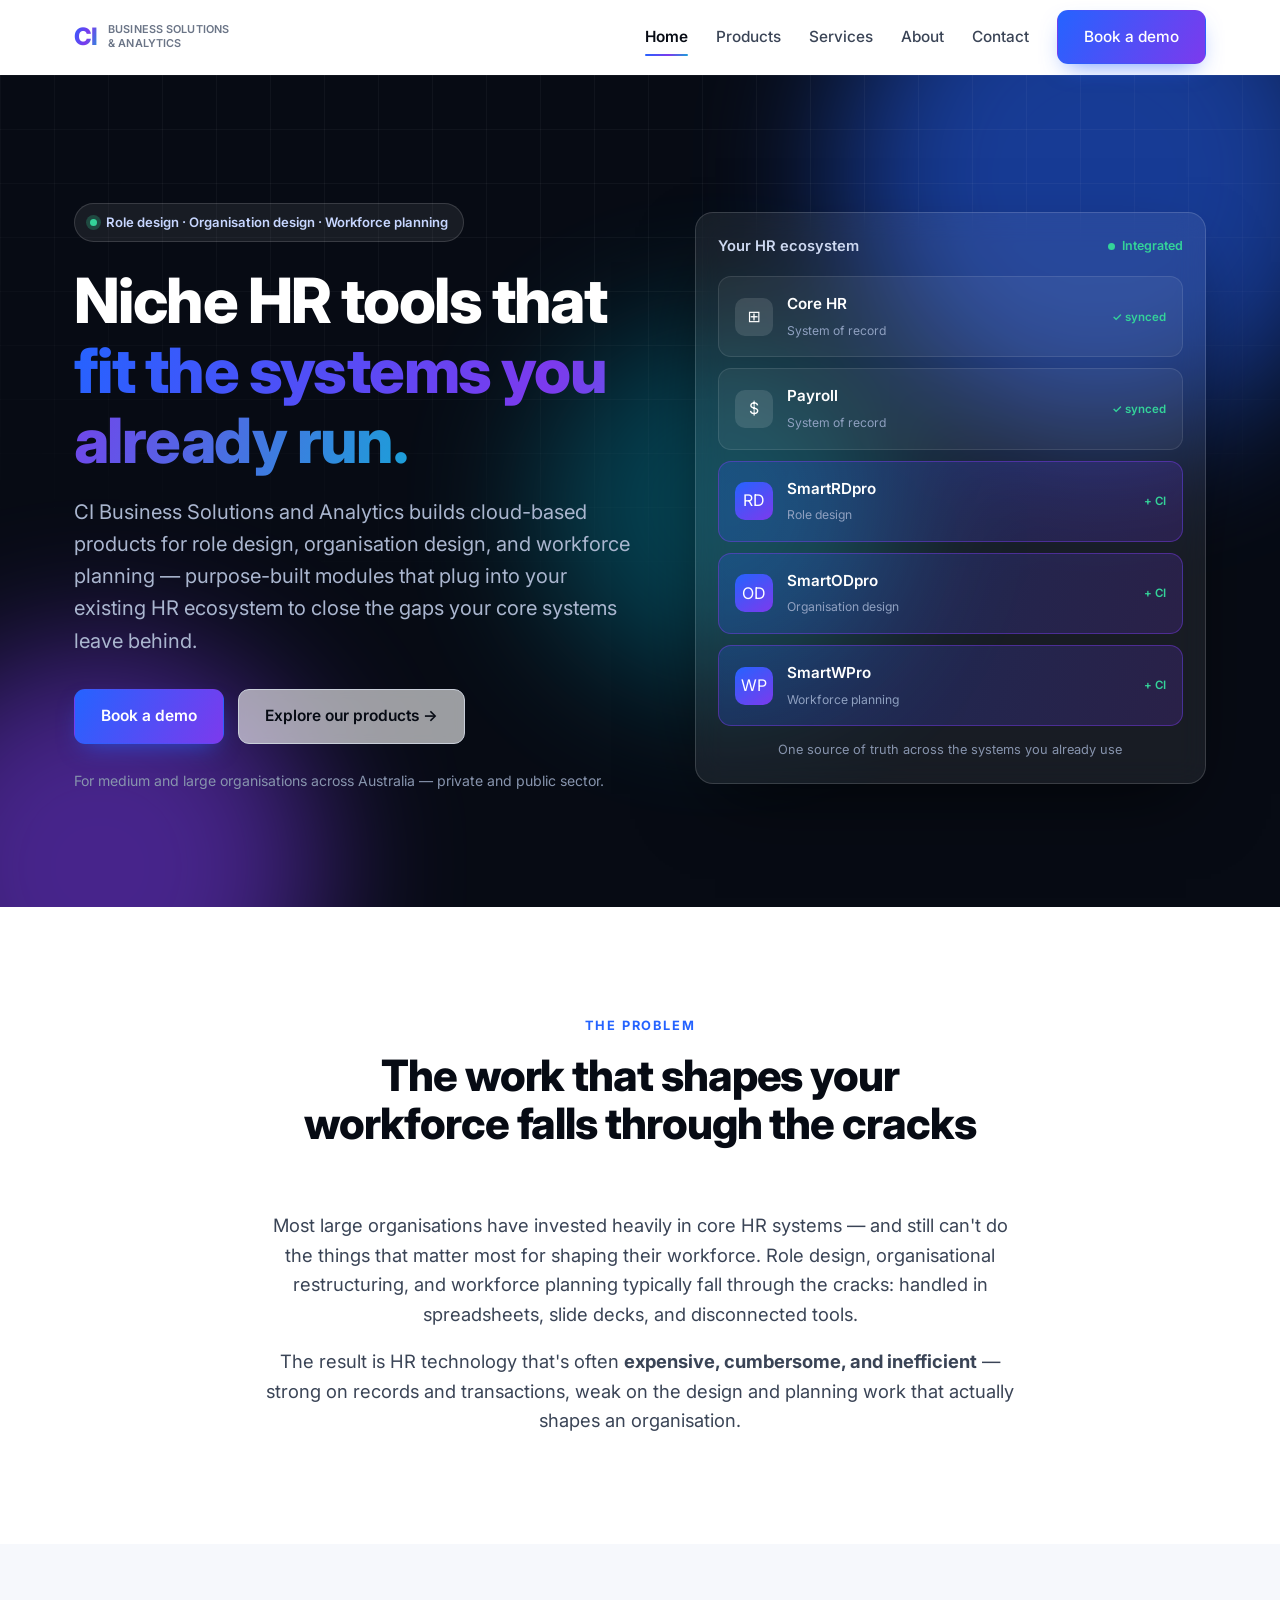
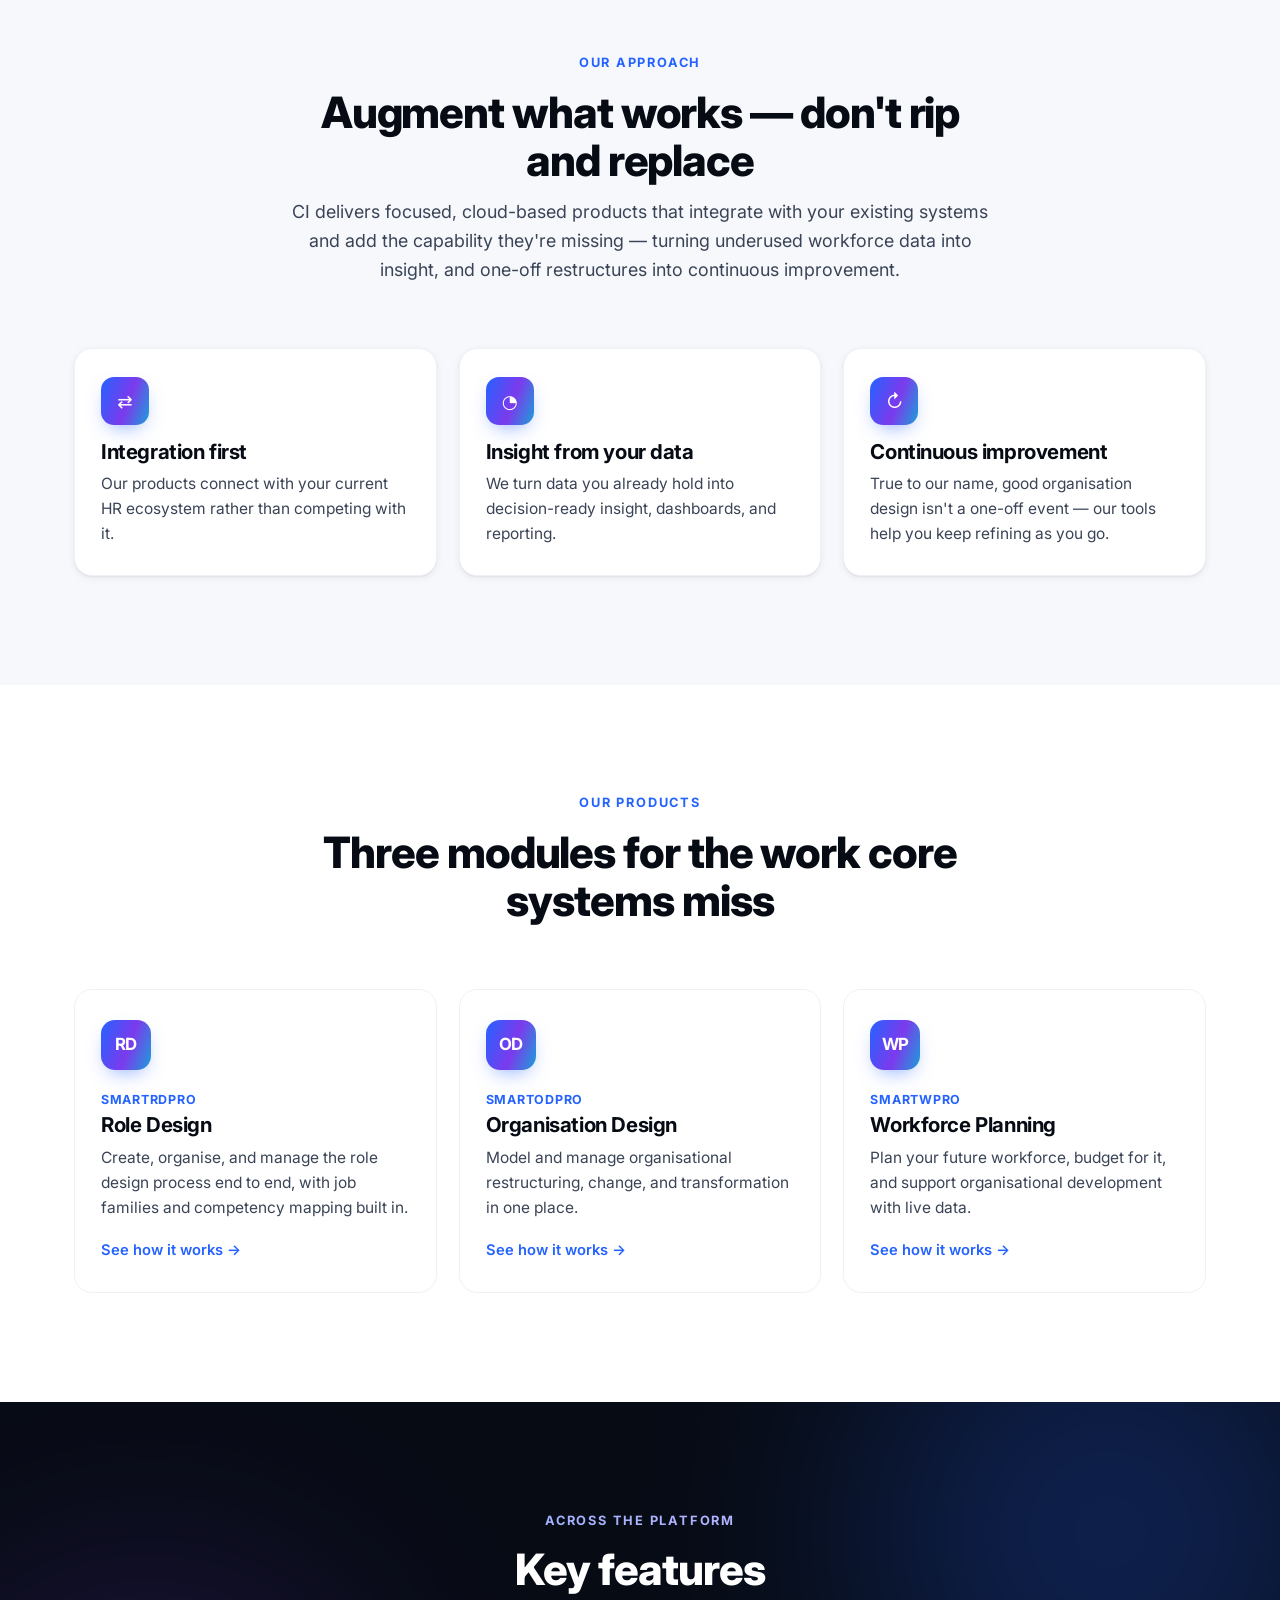
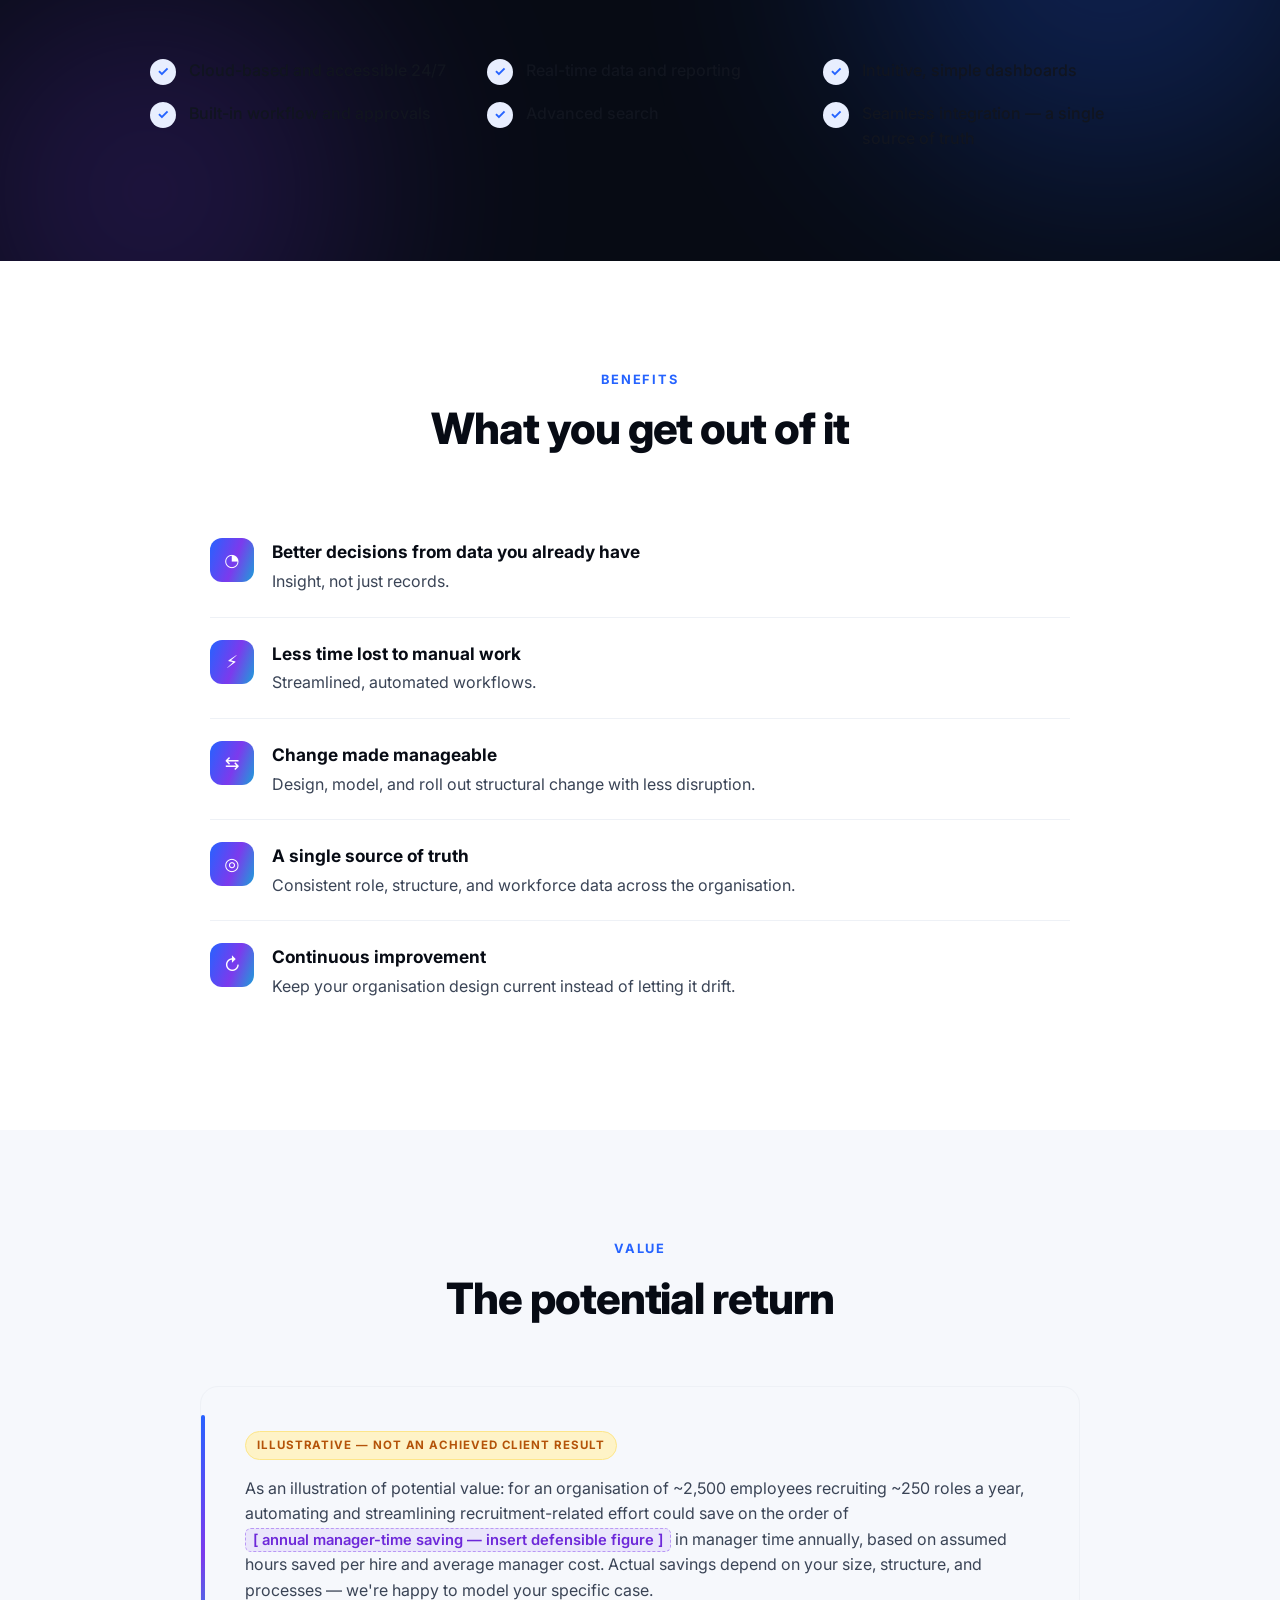
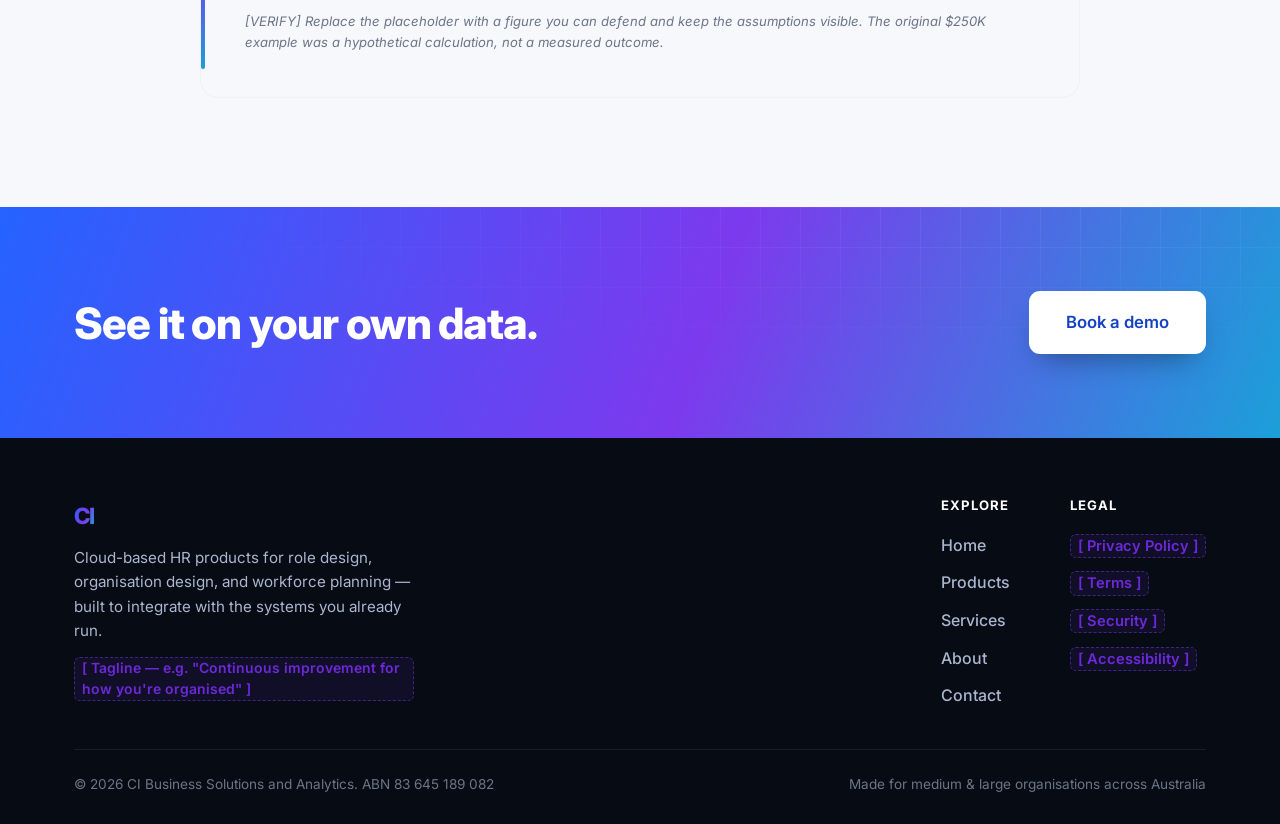
==== index.html @ b01aba68 "Add contact email (operations@cipro.com.au) and ABN Co-Authored-By: Claude Opus 4.8 <noreply@anthrop" ====
<!DOCTYPE html>
<!--
  ============================================================
  CI Business Solutions and Analytics — Home
  PLACEHOLDERS: every <span class="ph">[ … ]</span> below must be
  replaced with verified content before publishing.
  Inline [VERIFY]/[ILLUSTRATIVE] notes follow the client's content doc.
  ============================================================
-->
<html lang="en-AU">
<head>
  <meta charset="UTF-8" />
  <meta name="viewport" content="width=device-width, initial-scale=1.0" />
  <meta name="theme-color" content="#070b14" />
  <title>CI Business Solutions and Analytics — HR tools that fit the systems you already run</title>
  <meta name="description" content="CI builds cloud-based products for role design, organisation design and workforce planning that integrate with your existing HR systems. Continuous improvement for how you're organised." />
  <link rel="preconnect" href="https://fonts.googleapis.com" />
  <link rel="preconnect" href="https://fonts.gstatic.com" crossorigin />
  <link href="https://fonts.googleapis.com/css2?family=Inter:wght@400;500;600;700;800&display=swap" rel="stylesheet" />
  <link rel="stylesheet" href="styles.css" />
</head>
<body>

  <!-- ===== Header ===== -->
  <header class="site-header" id="header">
    <div class="container header-inner">
      <a href="index.html" class="brand">
        <span class="brand-mark">CI</span>
        <span class="brand-sub">Business Solutions<br />&amp; Analytics</span>
      </a>
      <nav class="nav" id="nav">
        <a href="index.html" class="active">Home</a>
        <a href="products.html">Products</a>
        <a href="services.html">Services</a>
        <a href="about.html">About</a>
        <a href="contact.html">Contact</a>
        <a href="contact.html" class="btn btn-primary nav-cta">Book a demo</a>
      </nav>
      <button class="nav-toggle" id="navToggle" aria-label="Open menu" aria-expanded="false">
        <span></span><span></span><span></span>
      </button>
    </div>
  </header>

  <main>
    <!-- ===== Hero ===== -->
    <section class="hero">
      <div class="hero-bg" aria-hidden="true">
        <span class="orb orb-1"></span><span class="orb orb-2"></span><span class="orb orb-3"></span>
        <span class="grid-overlay"></span>
      </div>
      <div class="container hero-inner">
        <div class="hero-copy">
          <p class="pill"><span class="pill-dot"></span> Role design · Organisation design · Workforce planning</p>
          <h1>Niche HR tools that <span class="grad-text">fit the systems you already run.</span></h1>
          <p class="lead">
            CI Business Solutions and Analytics builds cloud-based products for role design,
            organisation design, and workforce planning — purpose-built modules that plug into
            your existing HR ecosystem to close the gaps your core systems leave behind.
          </p>
          <div class="hero-actions">
            <a href="contact.html" class="btn btn-primary">Book a demo</a>
            <a href="products.html" class="btn btn-ghost">Explore our products →</a>
          </div>
          <p class="hero-note">For medium and large organisations across Australia — private and public sector.</p>
        </div>

        <!-- Integration diagram (no fabricated metrics) -->
        <div class="hero-visual" aria-hidden="true">
          <div class="glass-panel platform">
            <div class="platform-head">
              <span class="platform-title">Your HR ecosystem</span>
              <span class="platform-live"><span class="live-dot"></span> Integrated</span>
            </div>
            <div class="mod"><span class="mod-ic">⊞</span><span><span class="mod-name">Core HR</span><br /><span class="mod-tag">System of record</span></span><span class="mod-sync">✓ synced</span></div>
            <div class="mod"><span class="mod-ic">$</span><span><span class="mod-name">Payroll</span><br /><span class="mod-tag">System of record</span></span><span class="mod-sync">✓ synced</span></div>
            <div class="mod is-ci"><span class="mod-ic">RD</span><span><span class="mod-name">SmartRDpro</span><br /><span class="mod-tag">Role design</span></span><span class="mod-sync">+ CI</span></div>
            <div class="mod is-ci"><span class="mod-ic">OD</span><span><span class="mod-name">SmartODpro</span><br /><span class="mod-tag">Organisation design</span></span><span class="mod-sync">+ CI</span></div>
            <div class="mod is-ci"><span class="mod-ic">WP</span><span><span class="mod-name">SmartWPro</span><br /><span class="mod-tag">Workforce planning</span></span><span class="mod-sync">+ CI</span></div>
            <p class="platform-foot">One source of truth across the systems you already use</p>
          </div>
        </div>
      </div>
    </section>

    <!-- ===== The problem ===== -->
    <section class="section">
      <div class="container">
        <div class="section-head">
          <p class="eyebrow">The problem</p>
          <h2>The work that shapes your workforce falls through the cracks</h2>
        </div>
        <div style="max-width: 820px; margin: 0 auto; text-align: center;">
          <p class="lede" style="margin: 0 auto 18px;">
            Most large organisations have invested heavily in core HR systems — and still can't do the
            things that matter most for shaping their workforce. Role design, organisational restructuring,
            and workforce planning typically fall through the cracks: handled in spreadsheets, slide decks,
            and disconnected tools.
          </p>
          <p class="lede" style="margin: 0 auto;">
            The result is HR technology that's often <strong>expensive, cumbersome, and inefficient</strong> —
            strong on records and transactions, weak on the design and planning work that actually shapes an organisation.
          </p>
          <!-- [VERIFY] The original 22% / Deltek 2020 satisfaction statistic was dated; per the content
               brief it has been reframed as a general market observation rather than a specific figure.
               If you obtain current, citable data you may reintroduce a verified statistic here. -->
        </div>
      </div>
    </section>

    <!-- ===== Our approach ===== -->
    <section class="section section-muted">
      <div class="container">
        <div class="section-head">
          <p class="eyebrow">Our approach</p>
          <h2>Augment what works — don't rip and replace</h2>
          <p class="section-sub">
            CI delivers focused, cloud-based products that integrate with your existing systems and add the
            capability they're missing — turning underused workforce data into insight, and one-off restructures
            into continuous improvement.
          </p>
        </div>
        <div class="principles">
          <div class="principle">
            <div class="p-ic">⇄</div>
            <h3>Integration first</h3>
            <p>Our products connect with your current HR ecosystem rather than competing with it.</p>
          </div>
          <div class="principle">
            <div class="p-ic">◔</div>
            <h3>Insight from your data</h3>
            <p>We turn data you already hold into decision-ready insight, dashboards, and reporting.</p>
          </div>
          <div class="principle">
            <div class="p-ic">↻</div>
            <h3>Continuous improvement</h3>
            <p>True to our name, good organisation design isn't a one-off event — our tools help you keep refining as you go.</p>
          </div>
        </div>
      </div>
    </section>

    <!-- ===== Products summary ===== -->
    <section class="section">
      <div class="container">
        <div class="section-head">
          <p class="eyebrow">Our products</p>
          <h2>Three modules for the work core systems miss</h2>
        </div>
        <div class="cards">
          <article class="card">
            <div class="card-icon">RD</div>
            <span class="product-name">SmartRDpro</span>
            <h3>Role Design</h3>
            <p>Create, organise, and manage the role design process end to end, with job families and competency mapping built in.</p>
            <a href="products.html#smartrdpro" class="card-link">See how it works →</a>
          </article>
          <article class="card">
            <div class="card-icon">OD</div>
            <span class="product-name">SmartODpro</span>
            <h3>Organisation Design</h3>
            <p>Model and manage organisational restructuring, change, and transformation in one place.</p>
            <a href="products.html#smartodpro" class="card-link">See how it works →</a>
          </article>
          <article class="card">
            <div class="card-icon">WP</div>
            <span class="product-name">SmartWPro</span>
            <h3>Workforce Planning</h3>
            <p>Plan your future workforce, budget for it, and support organisational development with live data.</p>
            <a href="products.html#smartwpro" class="card-link">See how it works →</a>
          </article>
        </div>
      </div>
    </section>

    <!-- ===== Key features ===== -->
    <section class="section section-dark">
      <div class="container">
        <div class="section-head">
          <p class="eyebrow eyebrow-light">Across the platform</p>
          <h2>Key features</h2>
        </div>
        <ul class="feature-grid">
          <li><span class="tick">✓</span> Cloud-based and accessible 24/7</li>
          <li><span class="tick">✓</span> Real-time data and reporting</li>
          <li><span class="tick">✓</span> Intuitive, simple dashboards</li>
          <li><span class="tick">✓</span> Built-in workflow and approvals</li>
          <li><span class="tick">✓</span> Advanced search</li>
          <li><span class="tick">✓</span> Seamless integration — a single source of truth</li>
        </ul>
      </div>
    </section>

    <!-- ===== Benefits ===== -->
    <section class="section">
      <div class="container">
        <div class="section-head">
          <p class="eyebrow">Benefits</p>
          <h2>What you get out of it</h2>
        </div>
        <ul class="benefit-list">
          <li><span class="b-ic">◔</span><div><strong>Better decisions from data you already have</strong><p>Insight, not just records.</p></div></li>
          <li><span class="b-ic">⚡</span><div><strong>Less time lost to manual work</strong><p>Streamlined, automated workflows.</p></div></li>
          <li><span class="b-ic">⇆</span><div><strong>Change made manageable</strong><p>Design, model, and roll out structural change with less disruption.</p></div></li>
          <li><span class="b-ic">◎</span><div><strong>A single source of truth</strong><p>Consistent role, structure, and workforce data across the organisation.</p></div></li>
          <li><span class="b-ic">↻</span><div><strong>Continuous improvement</strong><p>Keep your organisation design current instead of letting it drift.</p></div></li>
        </ul>
      </div>
    </section>

    <!-- ===== Value / ROI (illustrative) ===== -->
    <section class="section section-muted">
      <div class="container">
        <div class="section-head">
          <p class="eyebrow">Value</p>
          <h2>The potential return</h2>
        </div>
        <div class="callout">
          <span class="badge-illustrative">Illustrative — not an achieved client result</span>
          <p>
            As an illustration of potential value: for an organisation of ~2,500 employees recruiting ~250 roles
            a year, automating and streamlining recruitment-related effort could save on the order of
            <span class="ph">[ annual manager-time saving — insert defensible figure ]</span>
            in manager time annually, based on assumed hours saved per hire and average manager cost.
            Actual savings depend on your size, structure, and processes — we're happy to model your specific case.
          </p>
          <span class="ph-note">[VERIFY] Replace the placeholder with a figure you can defend and keep the assumptions visible. The original $250K example was a hypothetical calculation, not a measured outcome.</span>
        </div>
      </div>
    </section>

    <!-- ===== Closing CTA ===== -->
    <section class="cta-band">
      <div class="container cta-inner">
        <h2>See it on your own data.</h2>
        <a href="contact.html" class="btn btn-primary btn-lg">Book a demo</a>
      </div>
    </section>
  </main>

  <!-- ===== Footer ===== -->
  <footer class="site-footer">
    <div class="container">
      <div class="footer-inner">
        <div class="footer-brand">
          <span class="brand-mark">CI</span>
          <p>Cloud-based HR products for role design, organisation design, and workforce planning — built to integrate with the systems you already run.</p>
          <p style="margin-top:14px;"><span class="ph">[ Tagline — e.g. "Continuous improvement for how you're organised" ]</span></p>
        </div>
        <div class="footer-cols">
          <div class="footer-col">
            <h4>Explore</h4>
            <a href="index.html">Home</a>
            <a href="products.html">Products</a>
            <a href="services.html">Services</a>
            <a href="about.html">About</a>
            <a href="contact.html">Contact</a>
          </div>
          <div class="footer-col">
            <h4>Legal</h4>
            <a href="#"><span class="ph">[ Privacy Policy ]</span></a>
            <a href="#"><span class="ph">[ Terms ]</span></a>
            <a href="#"><span class="ph">[ Security ]</span></a>
            <a href="#"><span class="ph">[ Accessibility ]</span></a>
          </div>
        </div>
      </div>
      <div class="footer-bottom">
        <span>© <span id="year"></span> CI Business Solutions and Analytics. ABN 83 645 189 082</span>
        <span>Made for medium &amp; large organisations across Australia</span>
      </div>
    </div>
  </footer>

  <script src="script.js"></script>
</body>
</html>
---- styles.css ----
/* ===== Design tokens ===== */
:root {
  --ink: #070b14;
  --ink-2: #0d1424;
  --gray-900: #11151f;
  --gray-700: #3a4456;
  --gray-500: #6b7587;
  --gray-300: #c9cfd9;
  --gray-100: #eef1f6;
  --gray-50: #f6f8fc;
  --white: #ffffff;
  --accent: #2563ff;
  --accent-2: #7c3aed;
  --accent-3: #06b6d4;
  --accent-dark: #1542c4;
  --accent-soft: #e8eefe;
  --grad: linear-gradient(110deg, #2563ff 0%, #7c3aed 55%, #06b6d4 110%);
  --grad-warm: linear-gradient(120deg, #2563ff, #7c3aed);
  --radius: 18px;
  --radius-sm: 11px;
  --shadow-sm: 0 1px 2px rgba(7, 11, 20, 0.06), 0 2px 8px rgba(7, 11, 20, 0.06);
  --shadow-md: 0 18px 50px -12px rgba(7, 11, 20, 0.20);
  --shadow-glow: 0 24px 60px -18px rgba(37, 99, 255, 0.45);
  --maxw: 1180px;
  --ease: cubic-bezier(0.2, 0.7, 0.2, 1);
}

/* ===== Reset ===== */
*, *::before, *::after { box-sizing: border-box; }
* { margin: 0; }
html { scroll-behavior: smooth; -webkit-text-size-adjust: 100%; }
body {
  font-family: "Inter", system-ui, -apple-system, Segoe UI, Roboto, sans-serif;
  color: var(--ink); background: var(--white); line-height: 1.6;
  -webkit-font-smoothing: antialiased; overflow-x: hidden;
}
img { max-width: 100%; display: block; }
a { color: inherit; text-decoration: none; }
ul, ol { list-style: none; padding: 0; }
.container { width: 100%; max-width: var(--maxw); margin: 0 auto; padding: 0 24px; }

/* ===== Typography ===== */
h1, h2, h3, h4 { line-height: 1.12; letter-spacing: -0.025em; font-weight: 800; }
h1 { font-size: clamp(2.3rem, 5vw, 3.9rem); }
h2 { font-size: clamp(1.8rem, 3.4vw, 2.7rem); }
h3 { font-size: 1.28rem; font-weight: 700; letter-spacing: -0.02em; }
h4 { font-size: 1.05rem; font-weight: 700; }
.grad-text { background: var(--grad); -webkit-background-clip: text; background-clip: text; color: transparent; }
.eyebrow { font-size: 0.8rem; font-weight: 700; letter-spacing: 0.14em; text-transform: uppercase; color: var(--accent); margin-bottom: 14px; }
.eyebrow-light { background: linear-gradient(90deg,#8fb0ff,#c4b5fd); -webkit-background-clip: text; background-clip: text; color: transparent; }

/* ===== Placeholder token (replace before publishing) ===== */
.ph {
  display: inline-block; color: #6d28d9; background: rgba(124, 58, 237, 0.09);
  border: 1px dashed rgba(124, 58, 237, 0.45); border-radius: 6px;
  padding: 0 7px; font-size: 0.92em; font-weight: 600; line-height: 1.5;
}
.ph-note { display: block; margin-top: 8px; font-size: 0.82rem; color: var(--gray-500); font-style: italic; }

/* ===== Buttons ===== */
.btn { display: inline-flex; align-items: center; justify-content: center; gap: 8px;
  font-weight: 600; font-size: 0.97rem; padding: 14px 26px; border-radius: var(--radius-sm);
  border: 1.5px solid transparent; cursor: pointer;
  transition: transform 0.18s var(--ease), background 0.2s var(--ease), box-shadow 0.25s var(--ease), border-color 0.2s, color 0.2s;
  white-space: nowrap; }
.btn-primary { background: var(--grad-warm); color: #fff; box-shadow: 0 10px 24px -10px rgba(37, 99, 255, 0.7); }
.btn-primary:hover { transform: translateY(-2px); box-shadow: var(--shadow-glow); }
.btn-ghost { background: rgba(255,255,255,0.6); color: var(--ink); border-color: var(--gray-300); backdrop-filter: blur(6px); }
.btn-ghost:hover { border-color: var(--accent); color: var(--accent); transform: translateY(-2px); }
.btn-lg { padding: 17px 36px; font-size: 1.05rem; }
.btn-block { width: 100%; }

/* ===== Header ===== */
.site-header { position: sticky; top: 0; z-index: 50; background: rgba(255, 255, 255, 0.72);
  backdrop-filter: saturate(180%) blur(14px); border-bottom: 1px solid transparent;
  transition: box-shadow 0.25s var(--ease), border-color 0.25s; }
.site-header.scrolled { box-shadow: var(--shadow-sm); border-bottom-color: var(--gray-100); }
.header-inner { display: flex; align-items: center; justify-content: space-between; height: 74px; }
.brand { display: flex; align-items: center; gap: 11px; }
.brand-mark { font-weight: 800; font-size: 1.5rem; letter-spacing: -0.04em; background: var(--grad); -webkit-background-clip: text; background-clip: text; color: transparent; }
.brand-sub { font-size: 0.68rem; line-height: 1.25; font-weight: 600; color: var(--gray-500); letter-spacing: 0.01em; text-transform: uppercase; }
.nav { display: flex; align-items: center; gap: 28px; }
.nav > a { position: relative; font-weight: 500; font-size: 0.96rem; color: var(--gray-700); transition: color 0.15s; }
.nav > a:not(.nav-cta):hover { color: var(--ink); }
.nav > a.active { color: var(--ink); font-weight: 600; }
.nav > a.active::after { content: ""; position: absolute; left: 0; right: 0; bottom: -7px; height: 2px; border-radius: 2px; background: var(--grad); }
.nav .nav-cta, .nav .nav-cta:hover { color: #fff; }
.nav-toggle { display: none; flex-direction: column; gap: 5px; background: none; border: 0; cursor: pointer; padding: 8px; }
.nav-toggle span { width: 24px; height: 2px; background: var(--ink); border-radius: 2px; transition: 0.2s var(--ease); }

/* ===== Hero (home) + page hero (inner) ===== */
.hero, .page-hero { position: relative; overflow: hidden; background: var(--ink); }
.hero { padding: clamp(70px, 10vw, 132px) 0 clamp(60px, 9vw, 116px); }
.page-hero { padding: clamp(64px, 8vw, 104px) 0 clamp(54px, 7vw, 88px); }
.hero-bg { position: absolute; inset: 0; z-index: 0; pointer-events: none; }
.orb { position: absolute; border-radius: 50%; filter: blur(70px); opacity: 0.55; animation: float 14s var(--ease) infinite; }
.orb-1 { width: 520px; height: 520px; background: #2563ff; top: -160px; right: -80px; }
.orb-2 { width: 440px; height: 440px; background: #7c3aed; bottom: -180px; left: -120px; animation-delay: -4s; }
.orb-3 { width: 360px; height: 360px; background: #06b6d4; top: 30%; left: 42%; opacity: 0.32; animation-delay: -8s; }
@keyframes float { 0%,100% { transform: translate(0,0) scale(1); } 33% { transform: translate(30px,-30px) scale(1.06); } 66% { transform: translate(-20px,20px) scale(0.97); } }
.grid-overlay { position: absolute; inset: 0;
  background-image: linear-gradient(rgba(255,255,255,0.04) 1px, transparent 1px), linear-gradient(90deg, rgba(255,255,255,0.04) 1px, transparent 1px);
  background-size: 54px 54px;
  -webkit-mask-image: radial-gradient(120% 90% at 50% 0%, #000 30%, transparent 75%);
  mask-image: radial-gradient(120% 90% at 50% 0%, #000 30%, transparent 75%); }

.hero-inner { position: relative; z-index: 1; display: grid; grid-template-columns: 1.05fr 0.95fr; gap: 56px; align-items: center; }
.hero-copy, .page-hero .container { color: #fff; position: relative; z-index: 1; }
.page-hero-inner { max-width: 760px; }
.pill { display: inline-flex; align-items: center; gap: 9px; font-size: 0.82rem; font-weight: 600; color: #c7d6ff;
  padding: 8px 15px; border-radius: 999px; background: rgba(255,255,255,0.07); border: 1px solid rgba(255,255,255,0.14); margin-bottom: 24px; }
.pill-dot { width: 7px; height: 7px; border-radius: 50%; background: #34d399; box-shadow: 0 0 0 4px rgba(52,211,153,0.25); }
.hero-copy h1, .page-hero h1 { color: #fff; margin-bottom: 20px; }
.hero-copy .lead, .page-hero .lead { font-size: clamp(1.05rem, 1.6vw, 1.26rem); color: #aab6cf; max-width: 600px; margin-bottom: 32px; }
.hero-actions { display: flex; gap: 14px; flex-wrap: wrap; }
.hero-note { margin-top: 26px; font-size: 0.88rem; color: #8794ad; }

/* Hero visual — integration diagram */
.hero-visual { position: relative; z-index: 1; }
.glass-panel { background: rgba(255,255,255,0.07); border: 1px solid rgba(255,255,255,0.15); border-radius: var(--radius);
  backdrop-filter: blur(14px); box-shadow: 0 30px 70px -20px rgba(0,0,0,0.6); }
.platform { padding: 22px; animation: rise 0.8s var(--ease) both; }
.platform-head { display: flex; justify-content: space-between; align-items: center; margin-bottom: 18px; }
.platform-title { color: #cdd8f0; font-weight: 600; font-size: 0.92rem; }
.platform-live { display: inline-flex; align-items: center; gap: 7px; font-size: 0.78rem; color: #34d399; font-weight: 600; }
.live-dot { width: 7px; height: 7px; border-radius: 50%; background: #34d399; animation: pulse 1.8s infinite; }
@keyframes pulse { 0%,100% { box-shadow: 0 0 0 0 rgba(52,211,153,0.5);} 50% { box-shadow: 0 0 0 6px rgba(52,211,153,0);} }
.mod { display: flex; align-items: center; gap: 14px; padding: 14px 16px; border-radius: 13px; margin-bottom: 11px;
  background: rgba(255,255,255,0.05); border: 1px solid rgba(255,255,255,0.10); }
.mod.is-ci { background: linear-gradient(110deg, rgba(37,99,255,0.22), rgba(124,58,237,0.18)); border-color: rgba(124,58,237,0.45); }
.mod-ic { width: 38px; height: 38px; border-radius: 10px; display: grid; place-items: center; font-size: 1rem; color: #fff; background: rgba(255,255,255,0.12); }
.mod.is-ci .mod-ic { background: linear-gradient(145deg,#2563ff,#7c3aed); }
.mod-name { color: #fff; font-weight: 600; font-size: 0.95rem; }
.mod-tag { color: #8fa0c0; font-size: 0.76rem; }
.mod-sync { margin-left: auto; font-size: 0.72rem; font-weight: 600; color: #34d399; }
.platform-foot { text-align: center; margin-top: 14px; font-size: 0.8rem; color: #8794ad; }
@keyframes rise { from { opacity: 0; transform: translateY(26px); } to { opacity: 1; transform: none; } }

/* ===== Sections ===== */
.section { padding: clamp(64px, 8.5vw, 110px) 0; position: relative; }
.section-tight { padding: clamp(48px, 6vw, 76px) 0; }
.section-muted { background: var(--gray-50); }
.section-head { max-width: 720px; margin: 0 auto clamp(40px, 6vw, 64px); text-align: center; }
.section-head.left { margin-left: 0; text-align: left; }
.section-sub { color: var(--gray-700); font-size: 1.12rem; margin-top: 14px; }
.section-sub-light { color: #aab6cf; font-size: 1.12rem; margin-top: 14px; }
.lede { font-size: 1.15rem; color: var(--gray-700); max-width: 760px; }
.lede + .lede { margin-top: 18px; }

/* ===== Two-column prose ===== */
.prose-grid { display: grid; grid-template-columns: 1fr 1fr; gap: clamp(36px, 6vw, 72px); align-items: center; }
.prose-grid p { color: var(--gray-700); margin-top: 16px; }

/* ===== Principles / approach ===== */
.principles { display: grid; grid-template-columns: repeat(3, 1fr); gap: 22px; }
.principle { padding: 28px 26px; border-radius: var(--radius); background: var(--white); border: 1px solid var(--gray-100); box-shadow: var(--shadow-sm); }
.principle .p-ic { width: 48px; height: 48px; border-radius: 13px; display: grid; place-items: center; color: #fff; background: var(--grad); font-size: 1.15rem; margin-bottom: 16px; box-shadow: 0 8px 20px -8px rgba(37,99,255,0.6); }
.principle h3 { margin-bottom: 8px; }
.principle p { color: var(--gray-700); font-size: 0.97rem; }

/* ===== Cards (products summary / generic) ===== */
.cards { display: grid; grid-template-columns: repeat(3, 1fr); gap: 22px; }
.card { position: relative; background: var(--white); border: 1px solid var(--gray-100); border-radius: var(--radius);
  padding: 30px 26px; overflow: hidden; display: flex; flex-direction: column;
  transition: transform 0.25s var(--ease), box-shadow 0.25s var(--ease), border-color 0.25s; }
.card::after { content: ""; position: absolute; inset: 0; border-radius: inherit; padding: 1px; background: var(--grad);
  -webkit-mask: linear-gradient(#000 0 0) content-box, linear-gradient(#000 0 0); -webkit-mask-composite: xor; mask-composite: exclude; opacity: 0; transition: opacity 0.25s; }
.card:hover { transform: translateY(-6px); box-shadow: var(--shadow-md); border-color: transparent; }
.card:hover::after { opacity: 1; }
.card-icon { width: 50px; height: 50px; display: grid; place-items: center; background: var(--grad); color: #fff; border-radius: 14px;
  font-size: 1.05rem; font-weight: 700; margin-bottom: 20px; box-shadow: 0 8px 20px -8px rgba(37,99,255,0.6); letter-spacing: -0.03em; }
.card .product-name { font-size: 0.78rem; font-weight: 700; letter-spacing: 0.06em; text-transform: uppercase; color: var(--accent); margin-bottom: 4px; }
.card h3 { margin-bottom: 10px; }
.card p { color: var(--gray-700); font-size: 0.97rem; flex: 1; }
.card-link { color: var(--accent); font-weight: 600; font-size: 0.92rem; margin-top: 18px; }
.card-link:hover { text-decoration: underline; }

/* ===== Feature / checklist grid ===== */
.feature-grid { display: grid; grid-template-columns: repeat(3, 1fr); gap: 16px 30px; max-width: 980px; margin: 0 auto; }
.feature-grid li { display: flex; gap: 13px; align-items: flex-start; font-weight: 500; color: var(--gray-900); }
.tick { flex: none; width: 26px; height: 26px; border-radius: 50%; display: grid; place-items: center; background: var(--accent-soft); color: var(--accent); font-size: 0.85rem; font-weight: 700; margin-top: 1px; }

/* ===== Benefits ===== */
.benefit-list { max-width: 860px; margin: 0 auto; }
.benefit-list li { display: flex; gap: 18px; padding: 22px 0; border-bottom: 1px solid var(--gray-100); align-items: flex-start; }
.benefit-list li:last-child { border-bottom: 0; }
.b-ic { flex: none; width: 44px; height: 44px; border-radius: 12px; display: grid; place-items: center; color: #fff; background: var(--grad); font-size: 1.1rem; }
.benefit-list strong { display: block; font-size: 1.08rem; margin-bottom: 3px; }
.benefit-list p { color: var(--gray-700); }

/* ===== Callout (ROI / illustrative) ===== */
.callout { position: relative; background: var(--gray-50); border: 1px solid var(--gray-100); border-radius: var(--radius); padding: clamp(28px, 4vw, 44px); max-width: 880px; margin: 0 auto; }
.callout::before { content: ""; position: absolute; left: 0; top: 28px; bottom: 28px; width: 4px; border-radius: 4px; background: var(--grad); }
.badge-illustrative { display: inline-block; font-size: 0.72rem; font-weight: 700; letter-spacing: 0.08em; text-transform: uppercase; color: #b45309; background: #fef3c7; border: 1px solid #fde68a; padding: 4px 11px; border-radius: 999px; margin-bottom: 16px; }
.callout p { color: var(--gray-700); }

/* ===== Product detail blocks ===== */
.product-block { display: grid; grid-template-columns: 1.05fr 0.95fr; gap: clamp(36px, 6vw, 70px); align-items: center; padding: clamp(48px, 7vw, 84px) 0; border-top: 1px solid var(--gray-100); }
.product-block:first-of-type { border-top: 0; }
.product-block:nth-child(even) .pb-text { order: 2; }
.pb-text .product-name { font-size: 0.82rem; font-weight: 700; letter-spacing: 0.08em; text-transform: uppercase; color: var(--accent); margin-bottom: 10px; }
.pb-text h2 { margin-bottom: 14px; }
.pb-text > p { color: var(--gray-700); font-size: 1.05rem; }
.cap-title { font-size: 0.8rem; font-weight: 700; letter-spacing: 0.06em; text-transform: uppercase; color: var(--gray-500); margin: 26px 0 12px; }
.cap-list li { display: flex; gap: 12px; align-items: flex-start; padding: 7px 0; color: var(--gray-900); font-weight: 500; }
.who { margin-top: 22px; padding: 16px 18px; border-radius: var(--radius-sm); background: var(--gray-50); border: 1px solid var(--gray-100); color: var(--gray-700); font-size: 0.96rem; }
.who strong { color: var(--ink); }
.pb-visual { aspect-ratio: 5 / 4; border-radius: var(--radius); position: relative; overflow: hidden; background: var(--grad); display: grid; place-items: center; box-shadow: var(--shadow-glow); }
.pb-visual:nth-child(1) { }
.product-block:nth-child(2) .pb-visual { background: linear-gradient(135deg,#7c3aed,#06b6d4); }
.product-block:nth-child(3) .pb-visual { background: linear-gradient(135deg,#06b6d4,#2563ff); }
.pb-visual::after { content: ""; position: absolute; inset: 0; background-image: linear-gradient(rgba(255,255,255,0.10) 1px, transparent 1px), linear-gradient(90deg, rgba(255,255,255,0.10) 1px, transparent 1px); background-size: 34px 34px; }
.pb-visual .pv-label { position: relative; z-index: 1; color: #fff; font-weight: 800; font-size: clamp(1.4rem, 3vw, 2rem); letter-spacing: -0.03em; text-align: center; padding: 20px; }
.pb-visual .pv-label small { display: block; font-size: 0.9rem; font-weight: 500; opacity: 0.85; letter-spacing: 0; margin-top: 6px; }

/* ===== Pricing ===== */
.pricing { max-width: 440px; margin: 0 auto; background: var(--white); border: 1px solid var(--gray-100); border-radius: var(--radius); overflow: hidden; box-shadow: var(--shadow-md); text-align: center; }
.pricing-top { background: var(--grad); color: #fff; padding: 26px; }
.pricing-top .plan { font-size: 0.8rem; font-weight: 700; letter-spacing: 0.1em; text-transform: uppercase; opacity: 0.9; }
.pricing-body { padding: 30px 28px 34px; }
.pricing .price { font-size: 2.6rem; font-weight: 800; letter-spacing: -0.03em; }
.pricing .price small { font-size: 1rem; font-weight: 500; color: var(--gray-500); }
.pricing .min { color: var(--gray-500); margin: 8px 0 22px; }

/* ===== Dark band / approach ===== */
.section-dark { background: var(--ink); color: #fff; overflow: hidden; position: relative; }
.section-dark::before { content: ""; position: absolute; width: 500px; height: 500px; border-radius: 50%; background: #2563ff; filter: blur(120px); opacity: 0.25; top: -120px; right: -80px; }
.section-dark::after { content: ""; position: absolute; width: 420px; height: 420px; border-radius: 50%; background: #7c3aed; filter: blur(120px); opacity: 0.22; bottom: -140px; left: -60px; }
.section-dark > .container { position: relative; z-index: 1; }
.section-dark h2 { color: #fff; }

/* ===== Values (about) ===== */
.values-grid { display: grid; grid-template-columns: repeat(2, 1fr); gap: 22px; }
.value { padding: 28px 26px; border-radius: var(--radius); background: var(--white); border: 1px solid var(--gray-100); box-shadow: var(--shadow-sm); }
.value h3 { margin-bottom: 8px; }
.value p { color: var(--gray-700); }

/* ===== Team ===== */
.team-grid { display: grid; grid-template-columns: repeat(3, 1fr); gap: 22px; }
.member { text-align: center; padding: 28px 22px; border-radius: var(--radius); border: 1px solid var(--gray-100); background: var(--white); }
.avatar { width: 88px; height: 88px; border-radius: 50%; margin: 0 auto 16px; background: var(--grad); display: grid; place-items: center; color: #fff; font-weight: 800; font-size: 1.4rem; }

/* ===== About photo ===== */
.about-photo { aspect-ratio: 4 / 5; border-radius: var(--radius); position: relative; overflow: hidden; background: var(--grad);
  display: grid; place-items: center; color: rgba(255,255,255,0.95); font-size: 2rem; font-weight: 800; letter-spacing: -0.04em; box-shadow: var(--shadow-glow); padding: 24px; text-align: center; }
.about-photo::after { content: ""; position: absolute; inset: 0; background-image: linear-gradient(rgba(255,255,255,0.08) 1px, transparent 1px), linear-gradient(90deg, rgba(255,255,255,0.08) 1px, transparent 1px); background-size: 30px 30px; }
.about-photo span { position: relative; z-index: 1; }

/* ===== CTA band ===== */
.cta-band { position: relative; overflow: hidden; background: var(--grad); color: #fff; padding: clamp(50px, 7vw, 84px) 0; }
.cta-band::before { content: ""; position: absolute; inset: 0;
  background-image: linear-gradient(rgba(255,255,255,0.07) 1px, transparent 1px), linear-gradient(90deg, rgba(255,255,255,0.07) 1px, transparent 1px);
  background-size: 40px 40px; -webkit-mask-image: radial-gradient(100% 100% at 80% 0%, #000, transparent 70%); mask-image: radial-gradient(100% 100% at 80% 0%, #000, transparent 70%); }
.cta-inner { position: relative; z-index: 1; display: flex; align-items: center; justify-content: space-between; gap: 30px; flex-wrap: wrap; }
.cta-band h2 { color: #fff; max-width: 640px; }
.cta-band .btn-primary { background: #fff; color: var(--accent-dark); box-shadow: 0 14px 30px -12px rgba(0,0,0,0.4); }
.cta-band .btn-primary:hover { background: var(--gray-50); }

/* ===== Contact ===== */
.contact-grid { display: grid; grid-template-columns: 0.85fr 1.15fr; gap: clamp(36px, 6vw, 72px); align-items: start; }
.contact-copy p { color: var(--gray-700); margin-top: 14px; }
.contact-list { margin-top: 30px; display: grid; gap: 18px; }
.contact-list li { display: flex; flex-direction: column; }
.contact-list strong { font-size: 0.78rem; letter-spacing: 0.08em; text-transform: uppercase; color: var(--gray-500); margin-bottom: 4px; }
.contact-list span { font-size: 1.05rem; font-weight: 500; }
.contact-form { background: var(--white); border: 1px solid var(--gray-100); border-radius: var(--radius); padding: 32px; box-shadow: var(--shadow-md); }
.form-row { display: grid; grid-template-columns: 1fr 1fr; gap: 16px; }
.field { margin-bottom: 16px; }
.field label { display: block; font-size: 0.88rem; font-weight: 600; margin-bottom: 7px; }
.req { color: var(--accent-2); }
.field input, .field select, .field textarea { width: 100%; padding: 12px 14px; font: inherit; color: var(--ink);
  background: var(--gray-50); border: 1.5px solid var(--gray-100); border-radius: var(--radius-sm);
  transition: border-color 0.15s, box-shadow 0.15s, background 0.15s; }
.field input:focus, .field select:focus, .field textarea:focus { outline: 0; background: #fff; border-color: var(--accent); box-shadow: 0 0 0 4px var(--accent-soft); }
.field textarea { resize: vertical; }
.form-reassure { margin-top: 16px; font-size: 0.88rem; color: var(--gray-500); }
.form-note { margin-top: 14px; color: #0a7d3b; font-weight: 600; font-size: 0.92rem; }

/* ===== Footer ===== */
.site-footer { background: var(--ink); color: #aab6cf; padding: 60px 0 28px; }
.footer-inner { display: flex; justify-content: space-between; gap: 40px; flex-wrap: wrap; padding-bottom: 34px; border-bottom: 1px solid rgba(255,255,255,0.08); }
.footer-brand { max-width: 340px; }
.footer-brand .brand-mark { font-size: 1.4rem; }
.footer-brand p { margin-top: 12px; font-size: 0.95rem; }
.footer-col h4 { color: #fff; font-size: 0.82rem; letter-spacing: 0.08em; text-transform: uppercase; margin-bottom: 14px; }
.footer-col a { display: block; color: #aab6cf; font-weight: 500; padding: 6px 0; transition: color 0.15s; }
.footer-col a:hover { color: #fff; }
.footer-cols { display: flex; gap: 60px; flex-wrap: wrap; }
.footer-bottom { display: flex; justify-content: space-between; gap: 16px; flex-wrap: wrap; margin-top: 24px; font-size: 0.85rem; color: var(--gray-500); }

/* ===== Scroll reveal ===== */
.reveal { opacity: 0; transform: translateY(22px); transition: opacity 0.6s var(--ease), transform 0.6s var(--ease); }
.reveal.in { opacity: 1; transform: none; }

/* ===== Responsive ===== */
@media (max-width: 960px) {
  .hero-inner { grid-template-columns: 1fr; gap: 56px; }
  .hero-visual { max-width: 460px; margin: 0 auto; width: 100%; }
  .principles, .cards, .team-grid { grid-template-columns: repeat(2, 1fr); }
  .feature-grid { grid-template-columns: repeat(2, 1fr); }
  .prose-grid, .values-grid, .contact-grid { grid-template-columns: 1fr; }
  .product-block { grid-template-columns: 1fr; gap: 32px; }
  .product-block:nth-child(even) .pb-text { order: 0; }
  .pb-visual { max-width: 460px; }
}
@media (max-width: 680px) {
  .nav { position: fixed; inset: 74px 0 auto 0; flex-direction: column; align-items: stretch; gap: 0; background: #fff;
    border-bottom: 1px solid var(--gray-100); padding: 10px 24px 22px; box-shadow: var(--shadow-md);
    transform: translateY(-140%); transition: transform 0.28s var(--ease); }
  .nav.open { transform: none; }
  .nav > a { padding: 14px 0; border-bottom: 1px solid var(--gray-100); color: var(--ink); }
  .nav > a.active::after { display: none; }
  .nav .nav-cta { margin-top: 14px; border-bottom: 0; }
  .nav-toggle { display: flex; }
  .nav-toggle.open span:nth-child(1) { transform: translateY(7px) rotate(45deg); }
  .nav-toggle.open span:nth-child(2) { opacity: 0; }
  .nav-toggle.open span:nth-child(3) { transform: translateY(-7px) rotate(-45deg); }
  .principles, .cards, .team-grid, .feature-grid, .form-row { grid-template-columns: 1fr; }
  .cta-inner { flex-direction: column; align-items: flex-start; }
}
@media (prefers-reduced-motion: reduce) { .orb, .live-dot { animation: none !important; } }
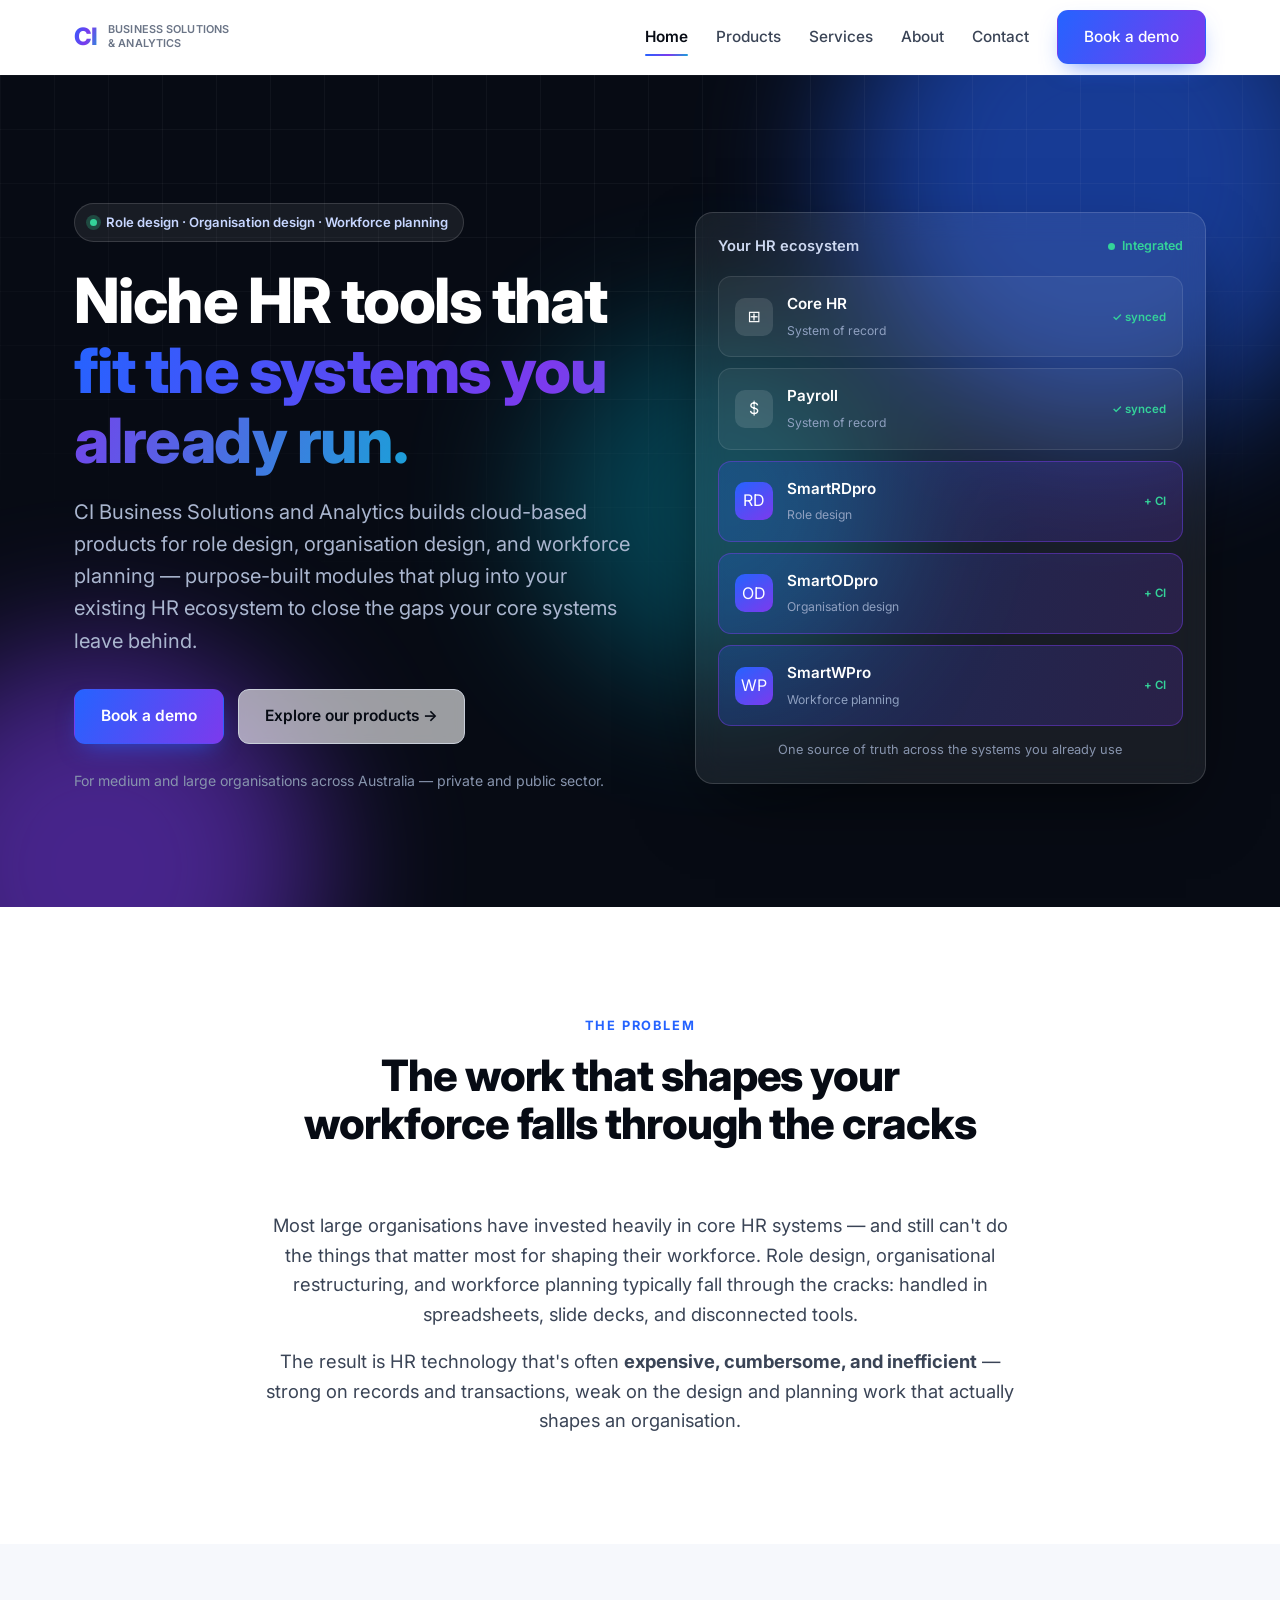
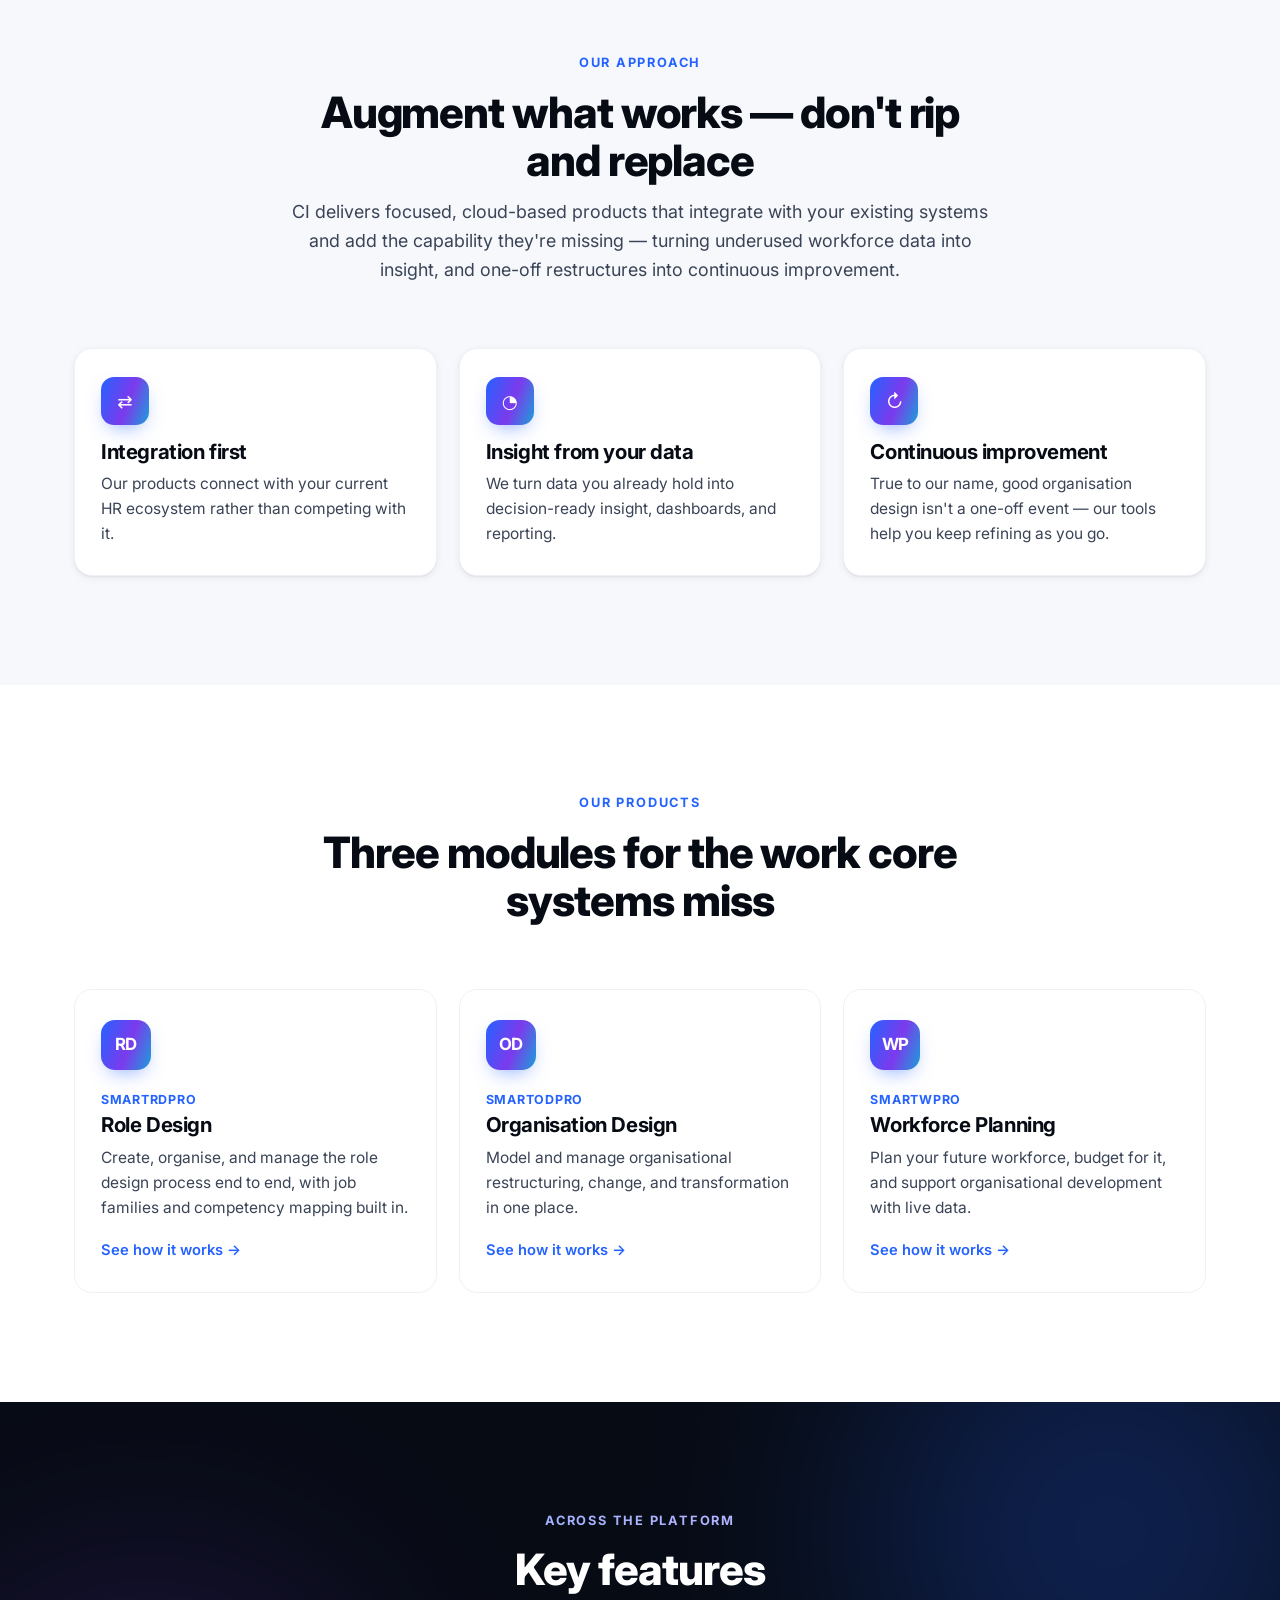
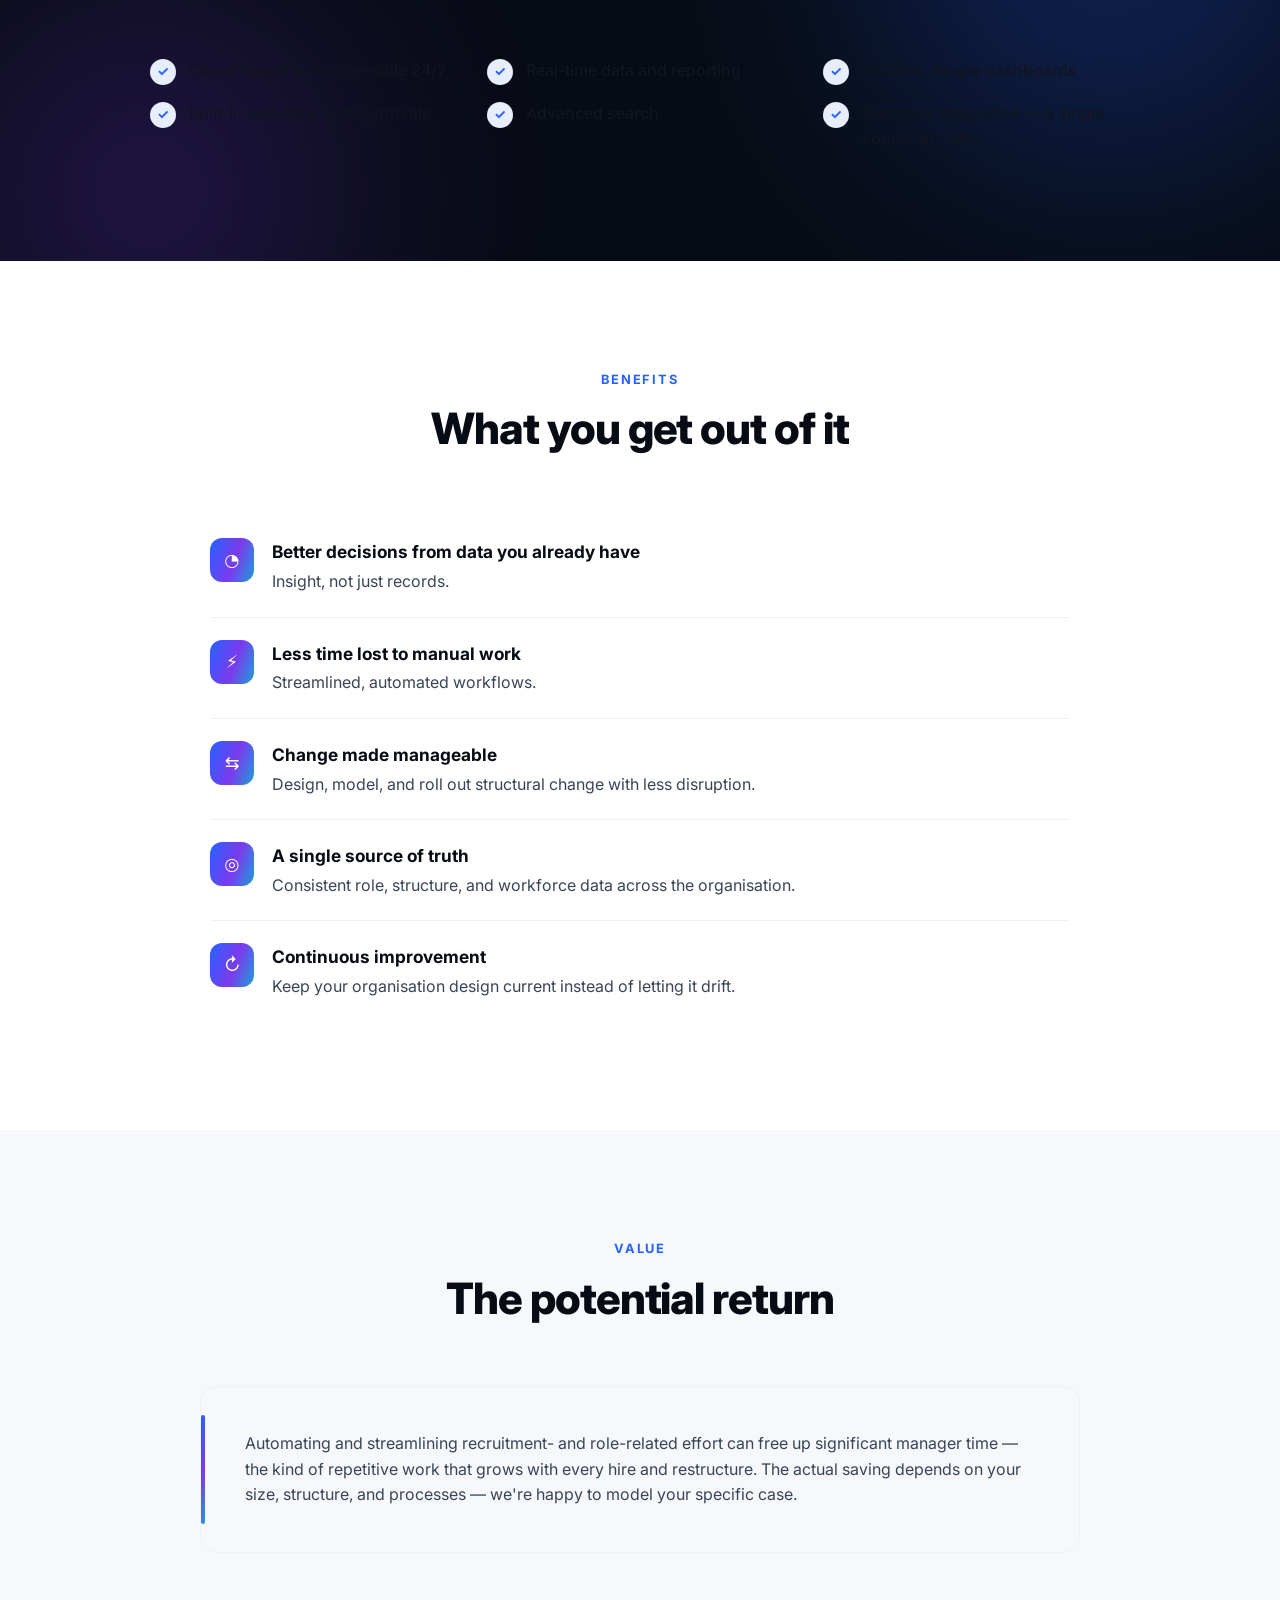
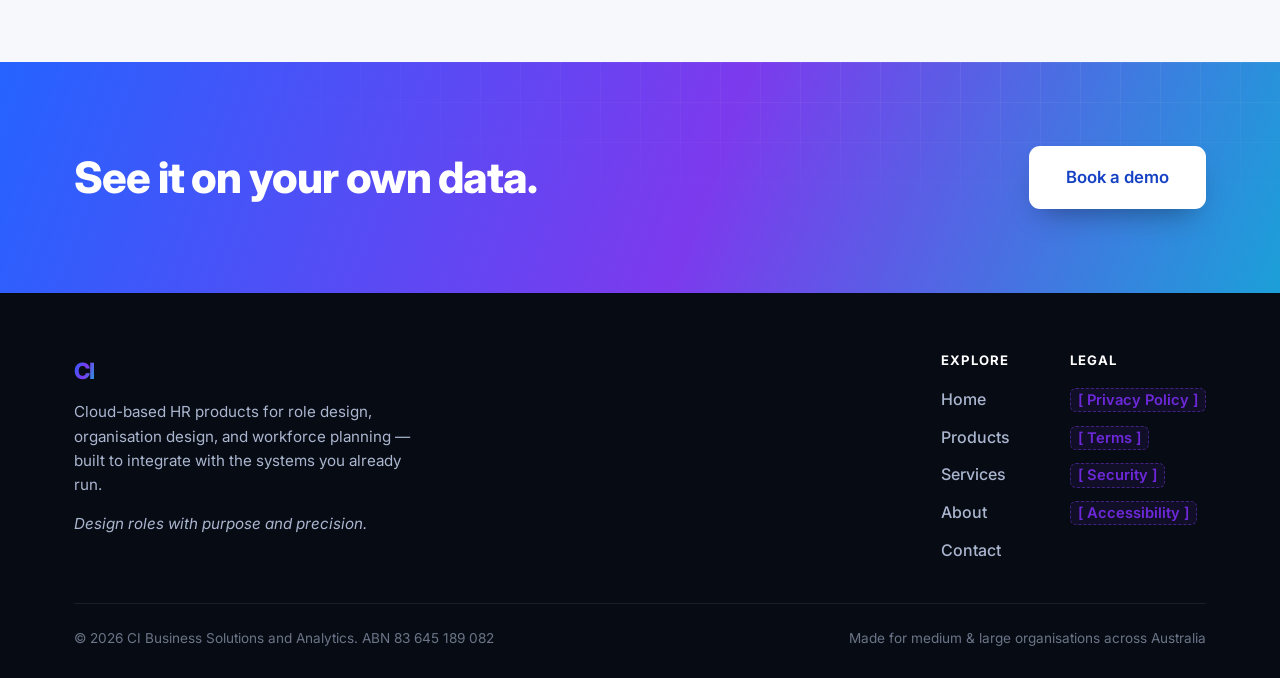
==== commit 03a211e6: "Set pricing to contact-us, add homepage tagline, remove illustrative ROI figure" ====
--- a/index.html
+++ b/index.html
@@ -216,15 +216,12 @@
           <h2>The potential return</h2>
         </div>
         <div class="callout">
-          <span class="badge-illustrative">Illustrative — not an achieved client result</span>
           <p>
-            As an illustration of potential value: for an organisation of ~2,500 employees recruiting ~250 roles
-            a year, automating and streamlining recruitment-related effort could save on the order of
-            <span class="ph">[ annual manager-time saving — insert defensible figure ]</span>
-            in manager time annually, based on assumed hours saved per hire and average manager cost.
-            Actual savings depend on your size, structure, and processes — we're happy to model your specific case.
-          </p>
-          <span class="ph-note">[VERIFY] Replace the placeholder with a figure you can defend and keep the assumptions visible. The original $250K example was a hypothetical calculation, not a measured outcome.</span>
+            Automating and streamlining recruitment- and role-related effort can free up significant
+            manager time — the kind of repetitive work that grows with every hire and restructure.
+            The actual saving depends on your size, structure, and processes — we're happy to model
+            your specific case.
+          </p>
         </div>
       </div>
     </section>
@@ -245,7 +242,7 @@
         <div class="footer-brand">
           <span class="brand-mark">CI</span>
           <p>Cloud-based HR products for role design, organisation design, and workforce planning — built to integrate with the systems you already run.</p>
-          <p style="margin-top:14px;"><span class="ph">[ Tagline — e.g. "Continuous improvement for how you're organised" ]</span></p>
+          <p style="margin-top:14px;font-style:italic;">Design roles with purpose and precision.</p>
         </div>
         <div class="footer-cols">
           <div class="footer-col">
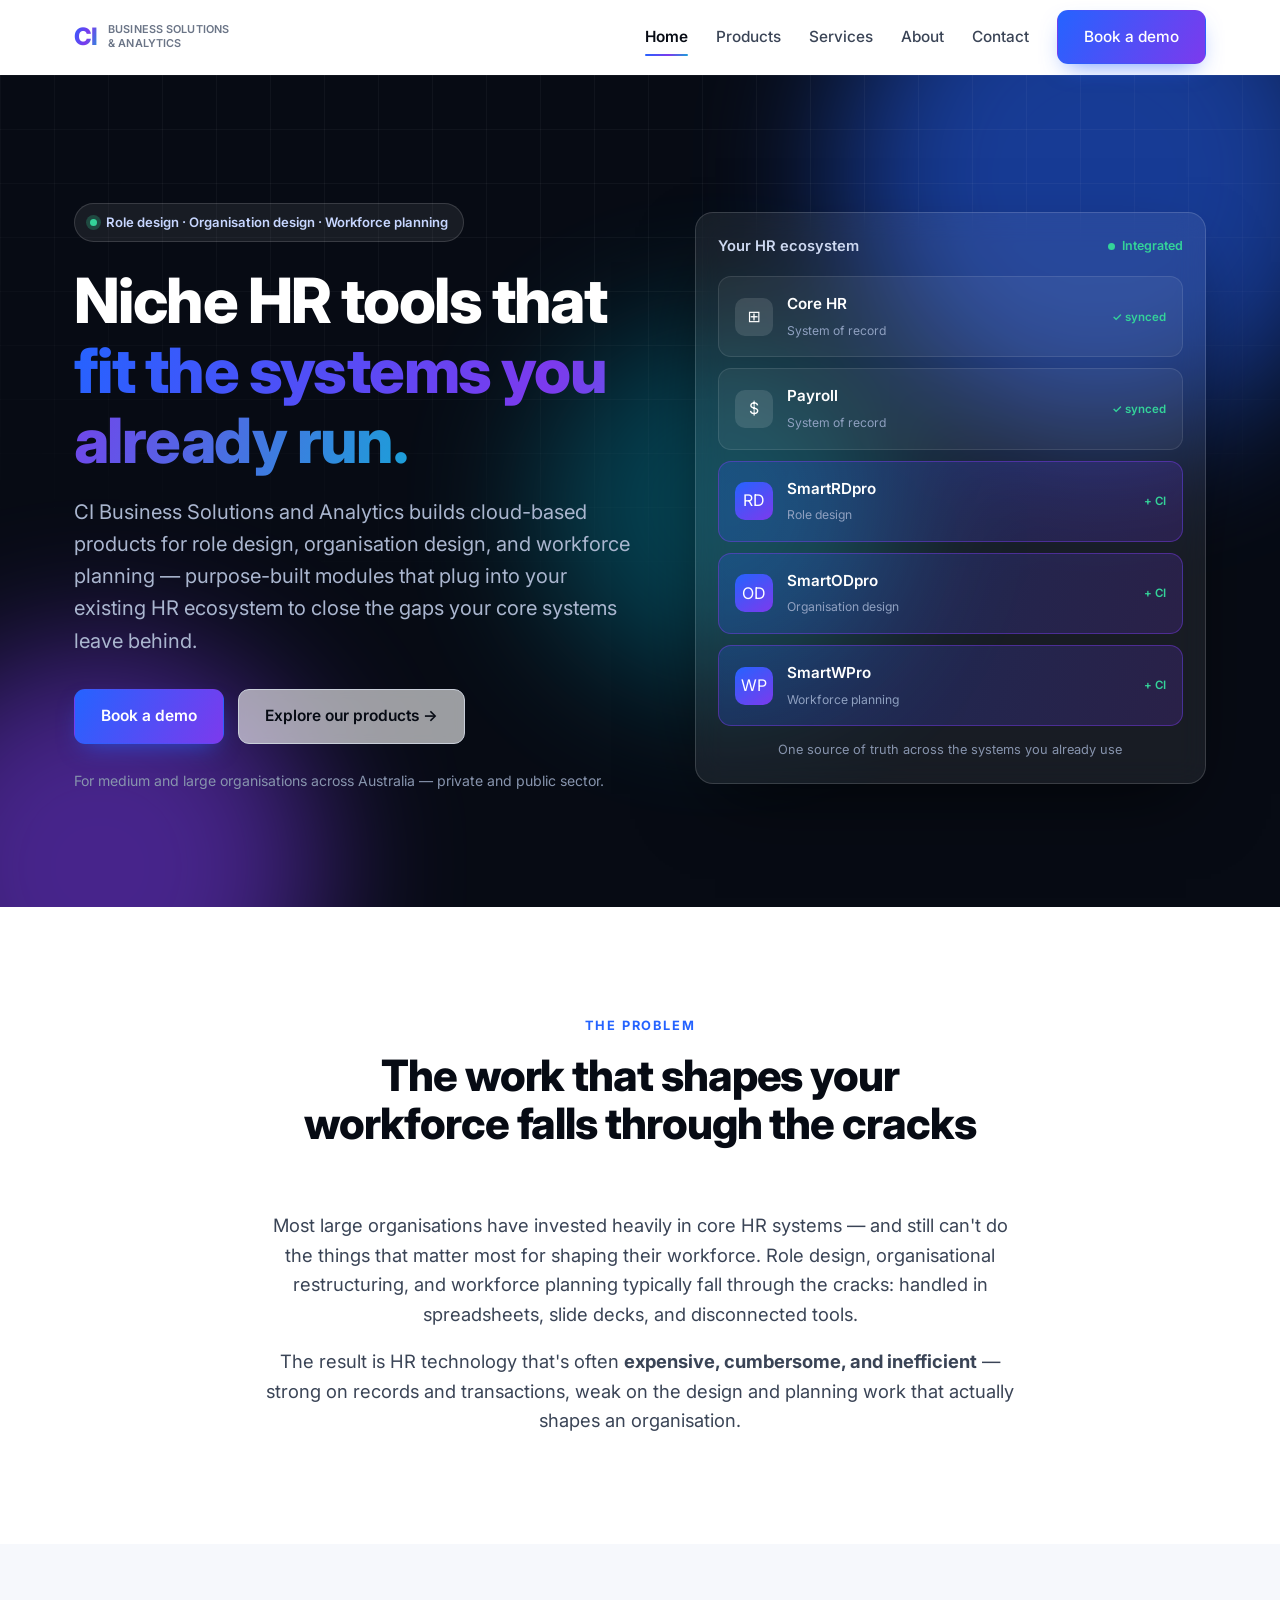
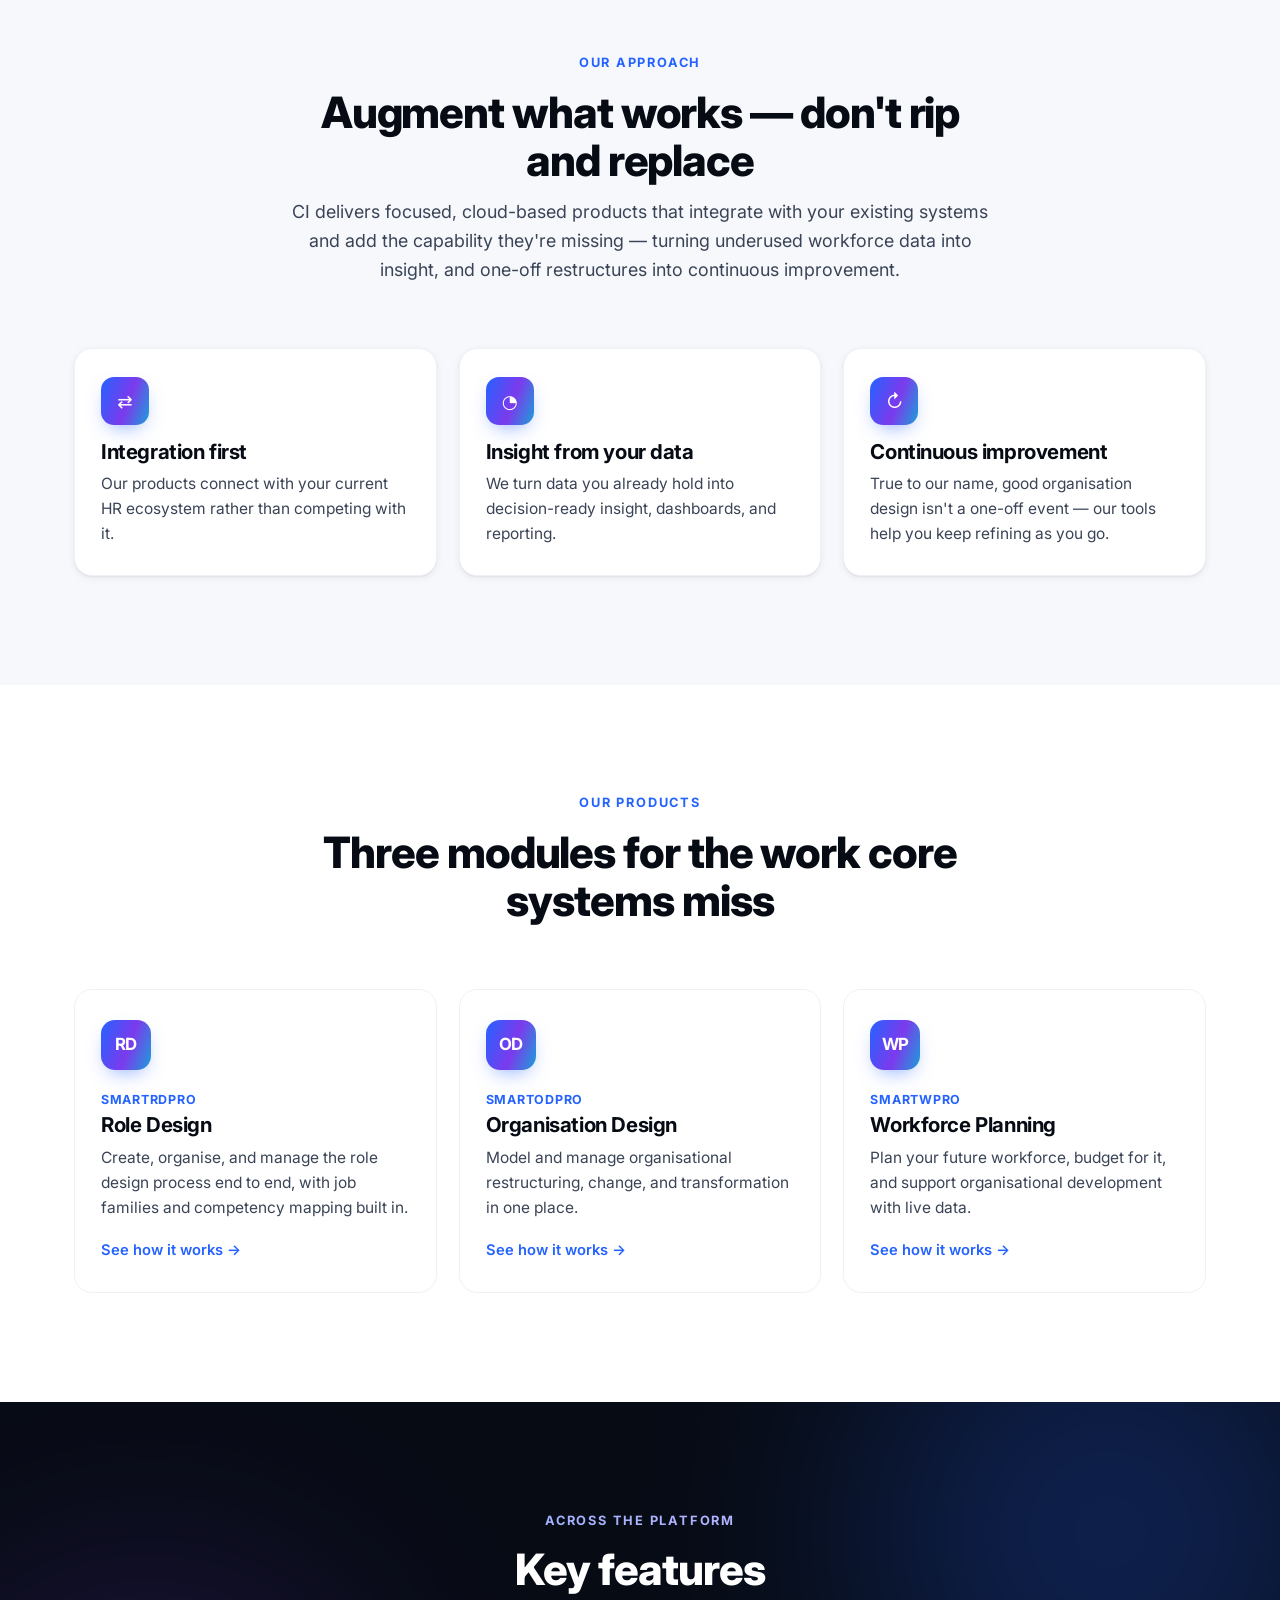
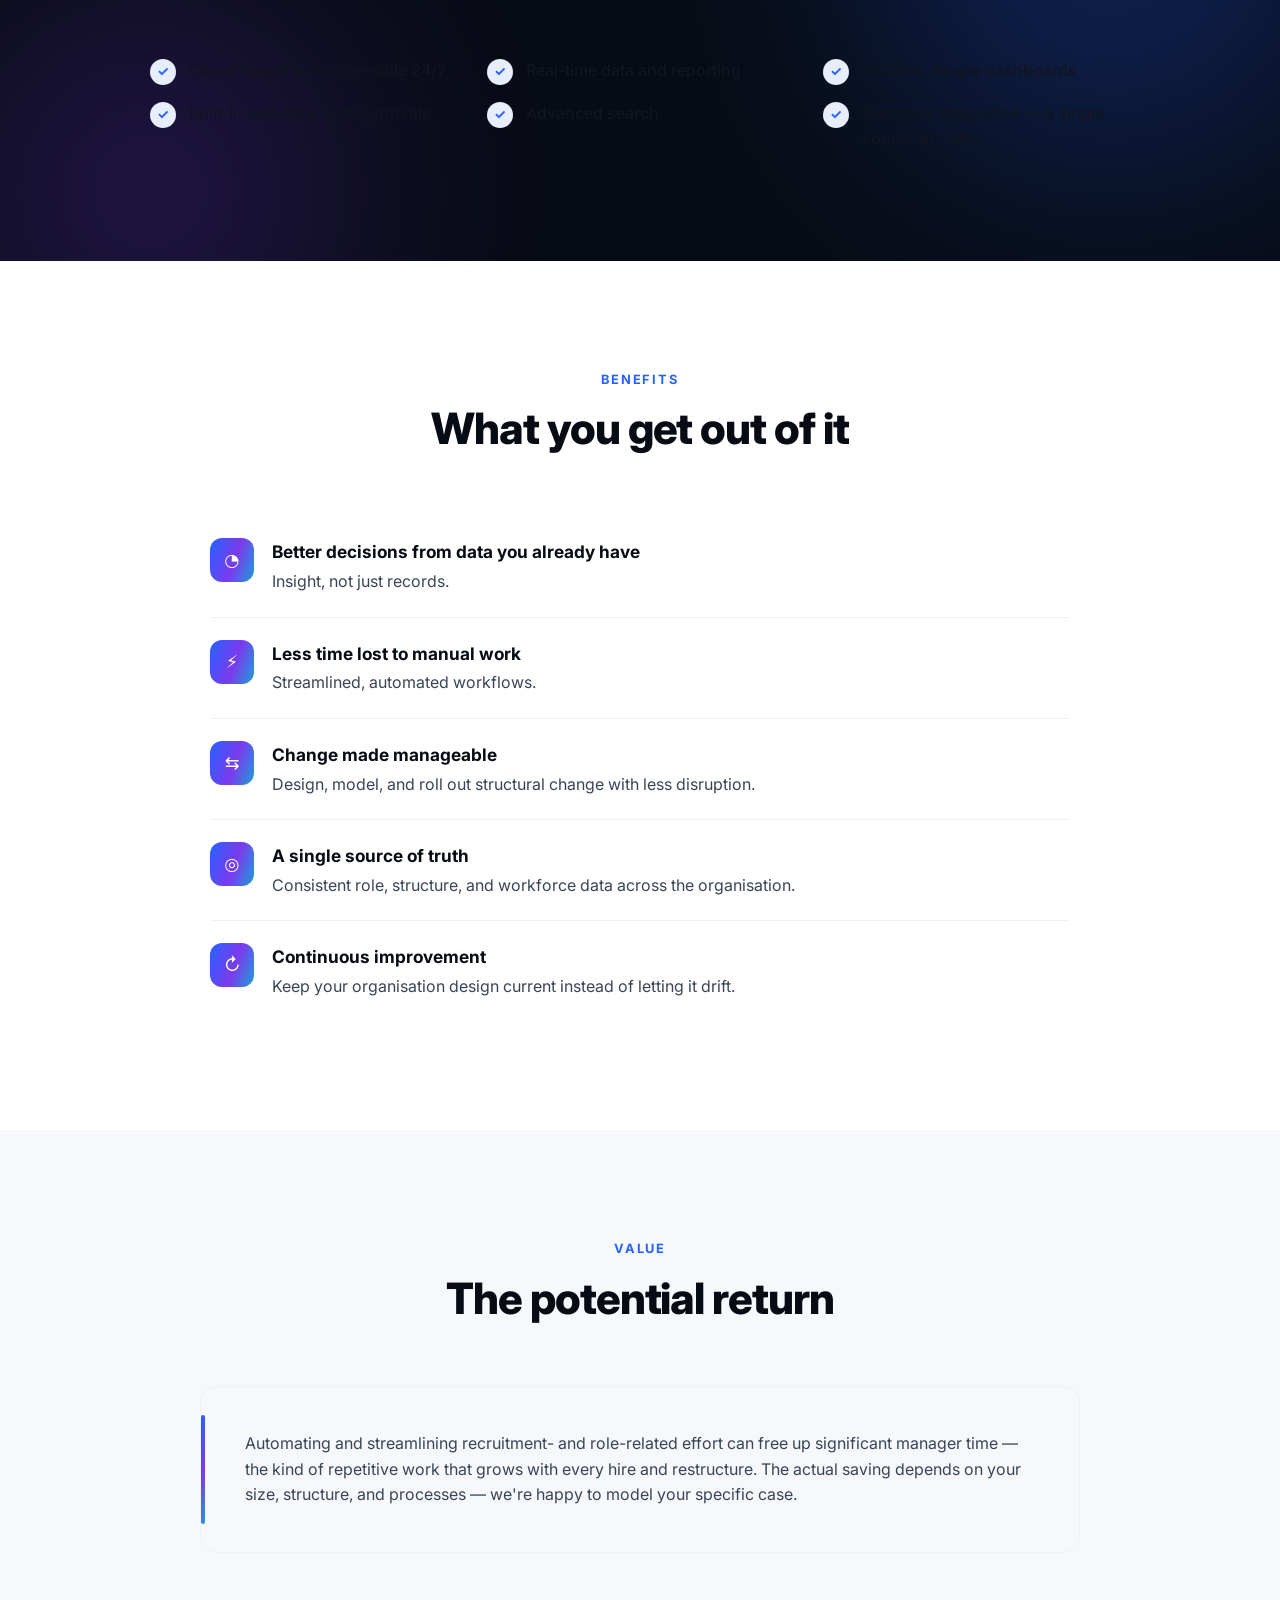
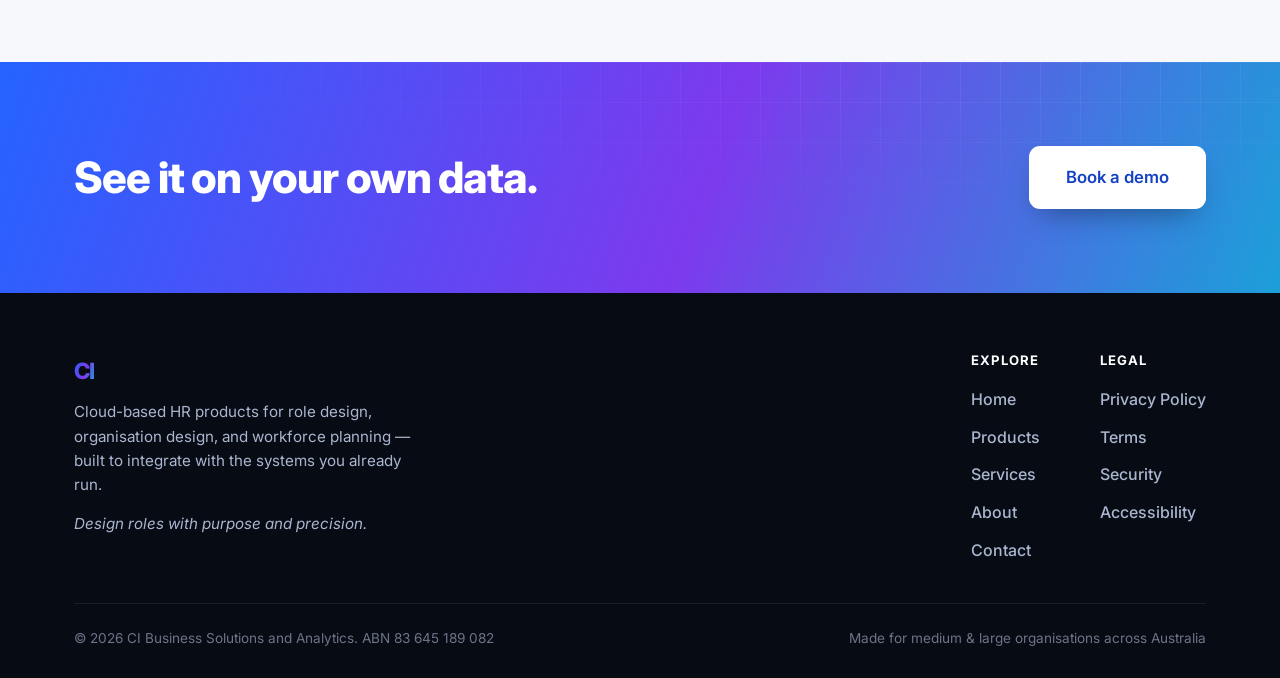
==== commit fad3518b: "Add legal pages (privacy, terms, security, accessibility) and wire up footer links" ====
--- a/index.html
+++ b/index.html
@@ -255,10 +255,10 @@
           </div>
           <div class="footer-col">
             <h4>Legal</h4>
-            <a href="#"><span class="ph">[ Privacy Policy ]</span></a>
-            <a href="#"><span class="ph">[ Terms ]</span></a>
-            <a href="#"><span class="ph">[ Security ]</span></a>
-            <a href="#"><span class="ph">[ Accessibility ]</span></a>
+            <a href="privacy.html">Privacy Policy</a>
+            <a href="terms.html">Terms</a>
+            <a href="security.html">Security</a>
+            <a href="accessibility.html">Accessibility</a>
           </div>
         </div>
       </div>
--- a/styles.css
+++ b/styles.css
@@ -319,3 +319,14 @@
   .cta-inner { flex-direction: column; align-items: flex-start; }
 }
 @media (prefers-reduced-motion: reduce) { .orb, .live-dot { animation: none !important; } }
+
+/* ---- Legal / content pages ---- */
+.legal-prose { max-width: 760px; margin: 0 auto; }
+.legal-prose h2 { font-size: 1.4rem; margin: 40px 0 12px; }
+.legal-prose h2:first-child { margin-top: 0; }
+.legal-prose h3 { font-size: 1.1rem; margin: 24px 0 8px; }
+.legal-prose p, .legal-prose li { color: var(--muted, #b8c0d0); line-height: 1.7; }
+.legal-prose ul { margin: 8px 0 8px 1.1rem; }
+.legal-prose li { margin-bottom: 6px; }
+.legal-prose a { color: var(--accent, #4da3ff); }
+.legal-updated { font-size: 0.9rem; opacity: 0.7; margin-bottom: 32px; }
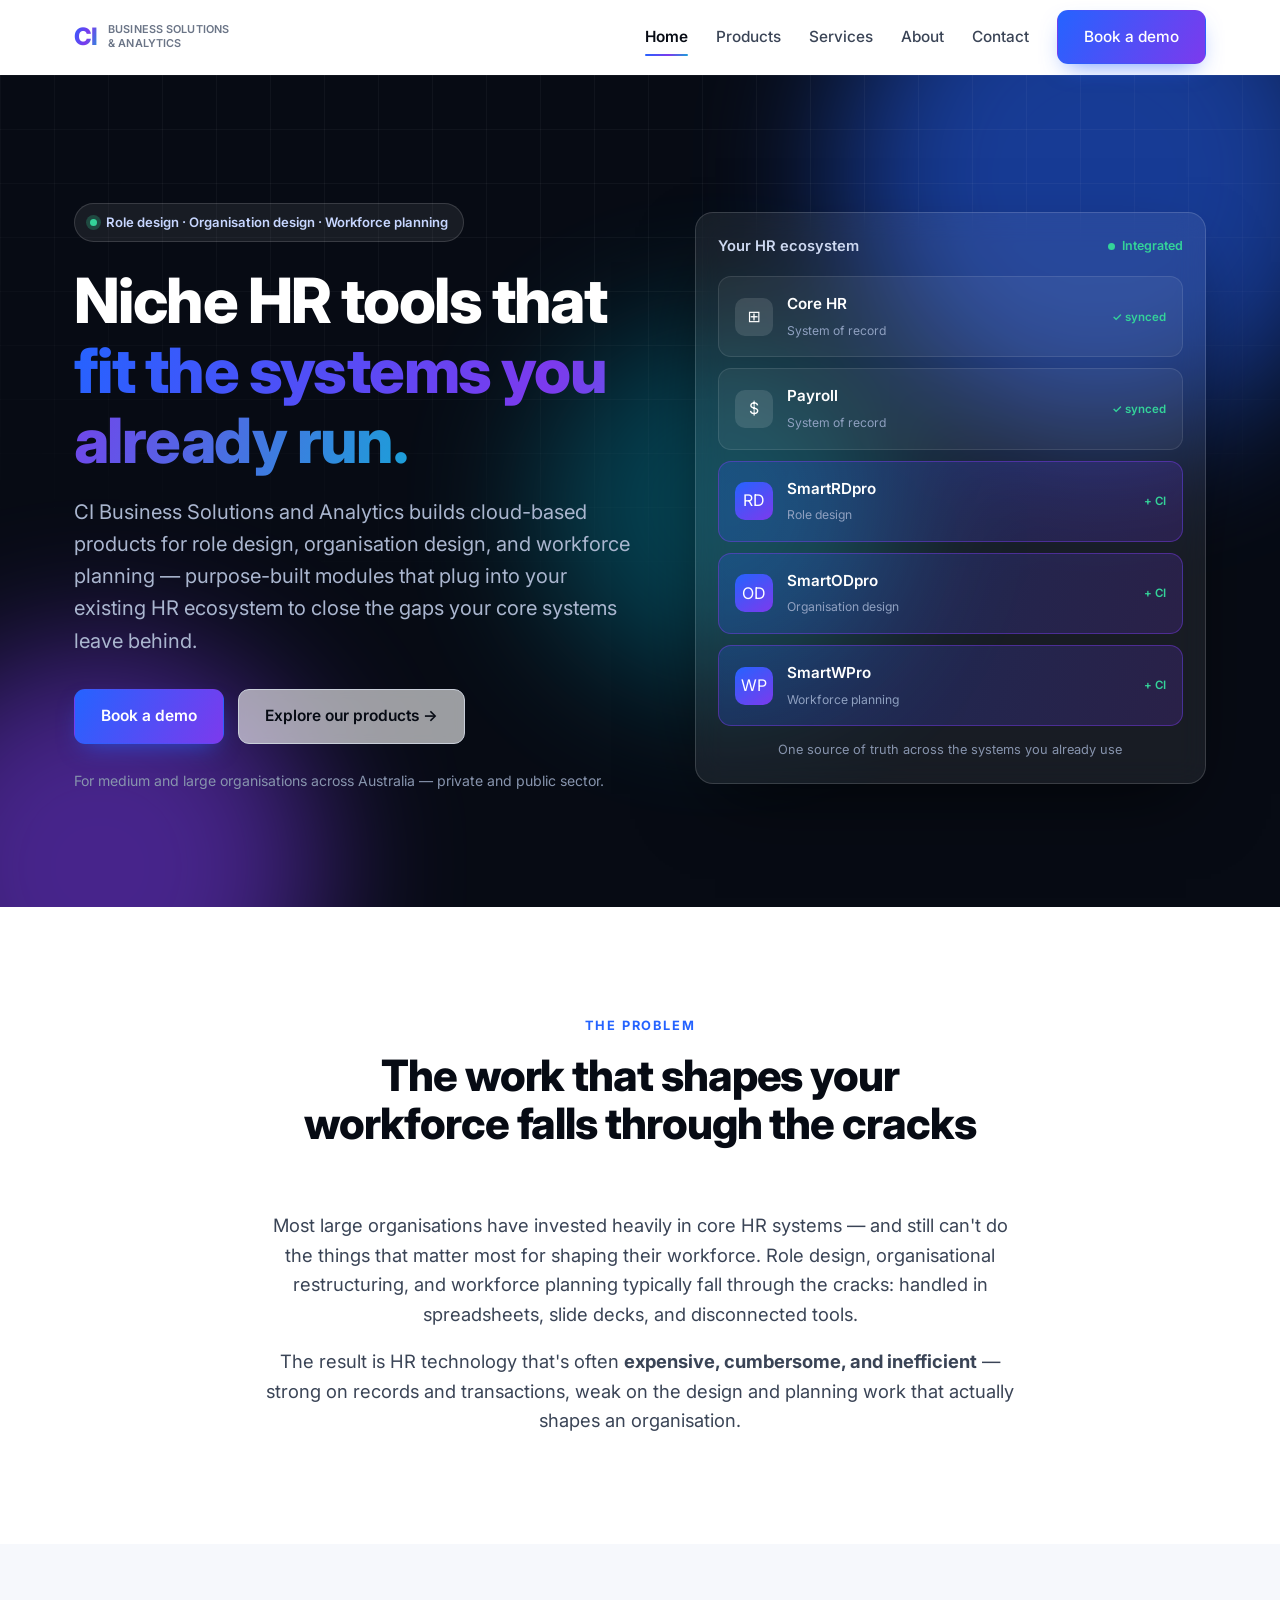
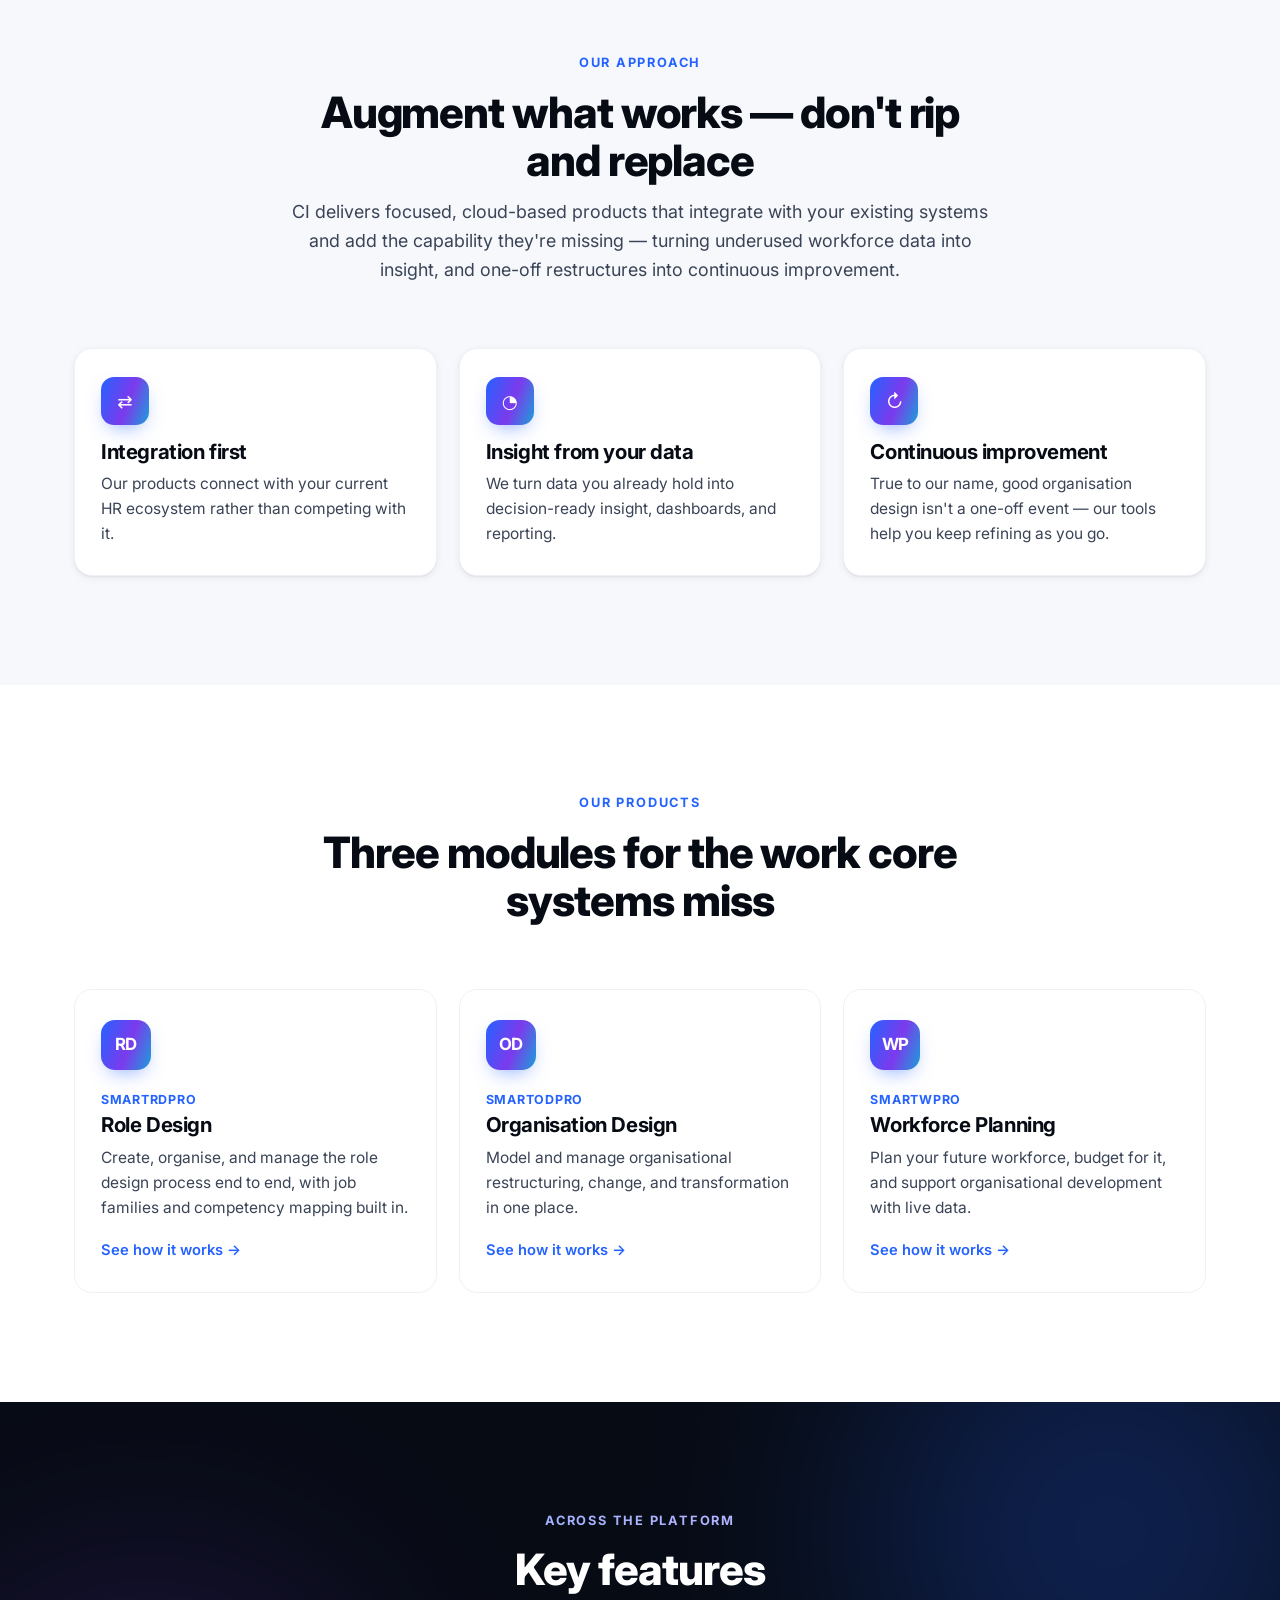
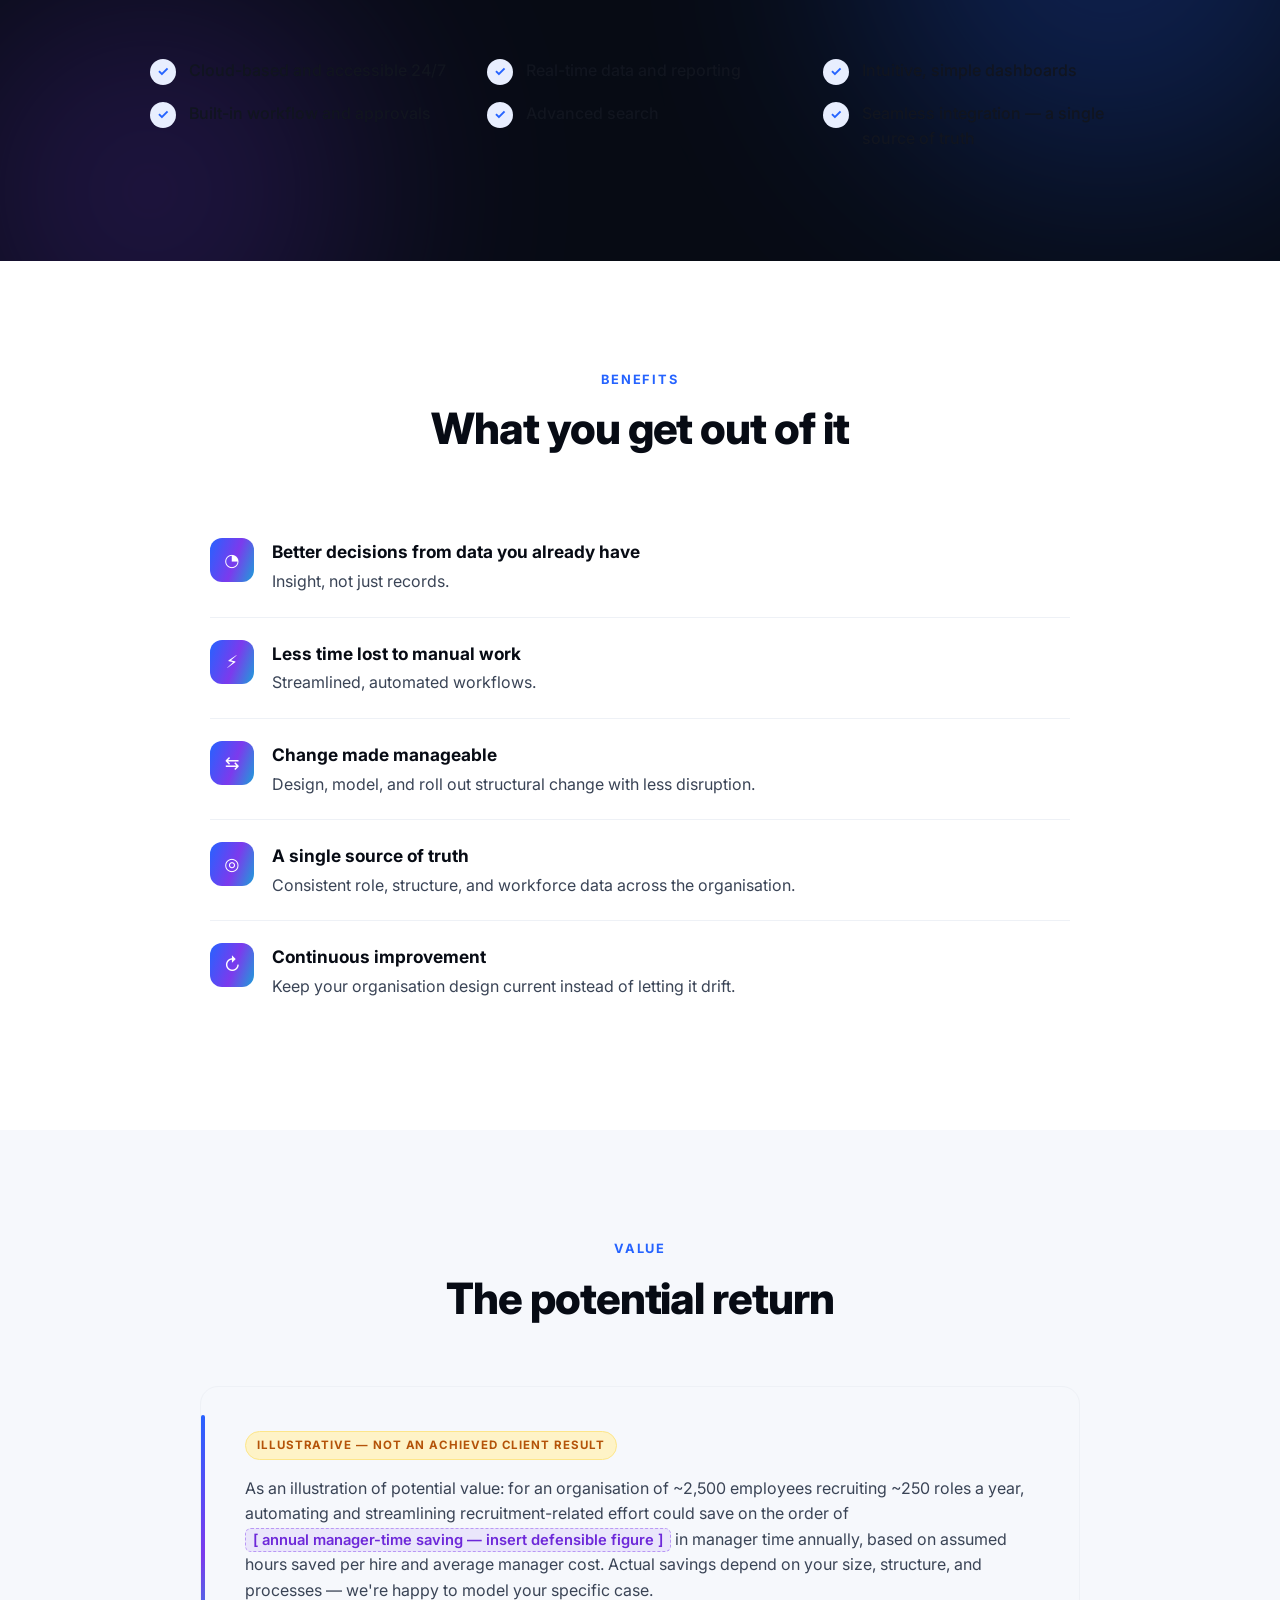
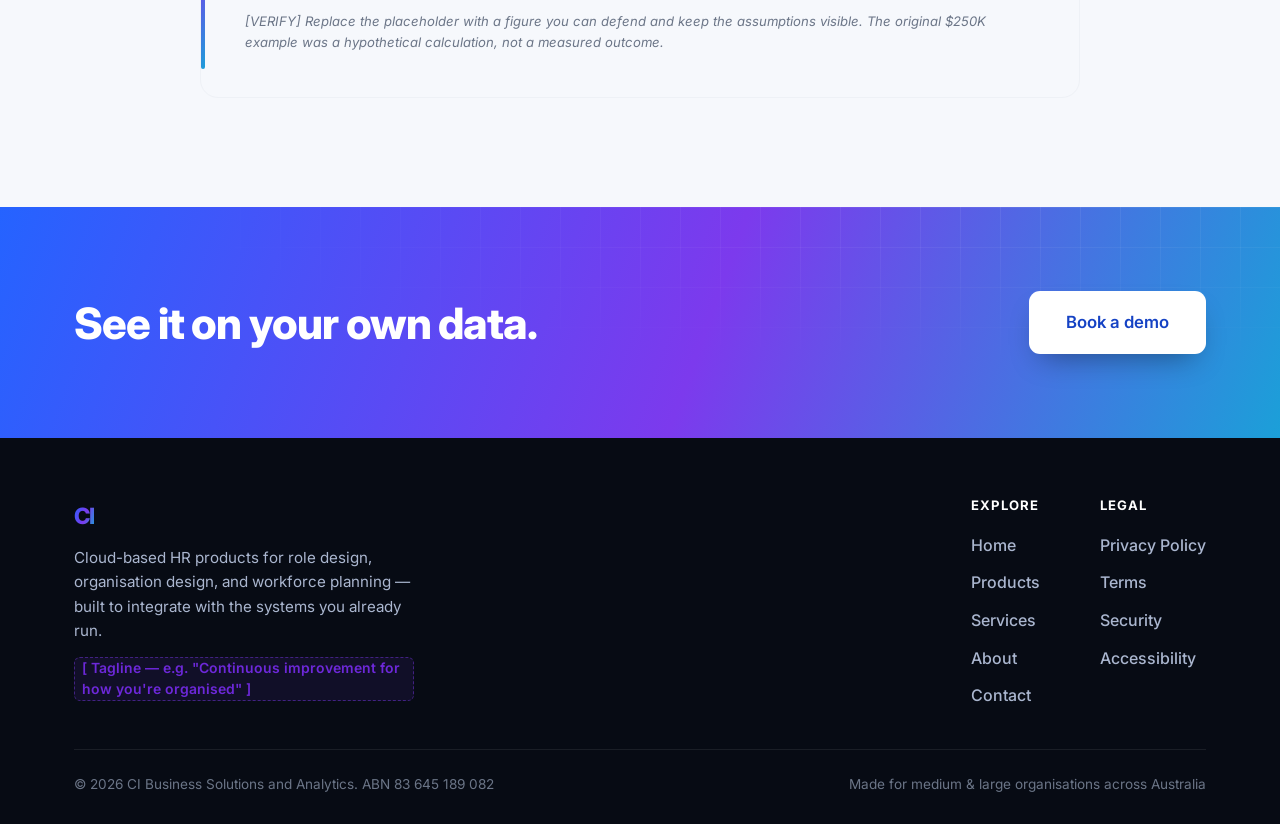
==== commit f36e9357: "Add Privacy, Terms, Security, and Accessibility pages - Draft four legal/policy pages tailored to an" ====
--- a/index.html
+++ b/index.html
@@ -216,12 +216,15 @@
           <h2>The potential return</h2>
         </div>
         <div class="callout">
+          <span class="badge-illustrative">Illustrative — not an achieved client result</span>
           <p>
-            Automating and streamlining recruitment- and role-related effort can free up significant
-            manager time — the kind of repetitive work that grows with every hire and restructure.
-            The actual saving depends on your size, structure, and processes — we're happy to model
-            your specific case.
-          </p>
+            As an illustration of potential value: for an organisation of ~2,500 employees recruiting ~250 roles
+            a year, automating and streamlining recruitment-related effort could save on the order of
+            <span class="ph">[ annual manager-time saving — insert defensible figure ]</span>
+            in manager time annually, based on assumed hours saved per hire and average manager cost.
+            Actual savings depend on your size, structure, and processes — we're happy to model your specific case.
+          </p>
+          <span class="ph-note">[VERIFY] Replace the placeholder with a figure you can defend and keep the assumptions visible. The original $250K example was a hypothetical calculation, not a measured outcome.</span>
         </div>
       </div>
     </section>
@@ -242,7 +245,7 @@
         <div class="footer-brand">
           <span class="brand-mark">CI</span>
           <p>Cloud-based HR products for role design, organisation design, and workforce planning — built to integrate with the systems you already run.</p>
-          <p style="margin-top:14px;font-style:italic;">Design roles with purpose and precision.</p>
+          <p style="margin-top:14px;"><span class="ph">[ Tagline — e.g. "Continuous improvement for how you're organised" ]</span></p>
         </div>
         <div class="footer-cols">
           <div class="footer-col">
--- a/styles.css
+++ b/styles.css
@@ -288,6 +288,19 @@
 .footer-cols { display: flex; gap: 60px; flex-wrap: wrap; }
 .footer-bottom { display: flex; justify-content: space-between; gap: 16px; flex-wrap: wrap; margin-top: 24px; font-size: 0.85rem; color: var(--gray-500); }
 
+/* ===== Legal / policy pages ===== */
+.legal { max-width: 820px; margin: 0 auto; }
+.legal-meta { font-size: 0.9rem; color: var(--gray-500); margin-bottom: 40px; }
+.legal h2 { font-size: clamp(1.4rem, 2.4vw, 1.8rem); margin-top: 48px; margin-bottom: 14px; }
+.legal h2:first-of-type { margin-top: 0; }
+.legal h3 { margin-top: 28px; margin-bottom: 10px; }
+.legal p { color: var(--gray-700); margin-bottom: 14px; }
+.legal ul { margin: 0 0 18px; padding-left: 22px; list-style: disc; }
+.legal ul li { color: var(--gray-700); margin-bottom: 8px; }
+.legal a { color: var(--accent); font-weight: 500; text-decoration: underline; text-underline-offset: 2px; }
+.legal a:hover { color: var(--accent-dark); }
+.legal strong { color: var(--gray-900); }
+
 /* ===== Scroll reveal ===== */
 .reveal { opacity: 0; transform: translateY(22px); transition: opacity 0.6s var(--ease), transform 0.6s var(--ease); }
 .reveal.in { opacity: 1; transform: none; }
@@ -319,14 +332,3 @@
   .cta-inner { flex-direction: column; align-items: flex-start; }
 }
 @media (prefers-reduced-motion: reduce) { .orb, .live-dot { animation: none !important; } }
-
-/* ---- Legal / content pages ---- */
-.legal-prose { max-width: 760px; margin: 0 auto; }
-.legal-prose h2 { font-size: 1.4rem; margin: 40px 0 12px; }
-.legal-prose h2:first-child { margin-top: 0; }
-.legal-prose h3 { font-size: 1.1rem; margin: 24px 0 8px; }
-.legal-prose p, .legal-prose li { color: var(--muted, #b8c0d0); line-height: 1.7; }
-.legal-prose ul { margin: 8px 0 8px 1.1rem; }
-.legal-prose li { margin-bottom: 6px; }
-.legal-prose a { color: var(--accent, #4da3ff); }
-.legal-updated { font-size: 0.9rem; opacity: 0.7; margin-bottom: 32px; }
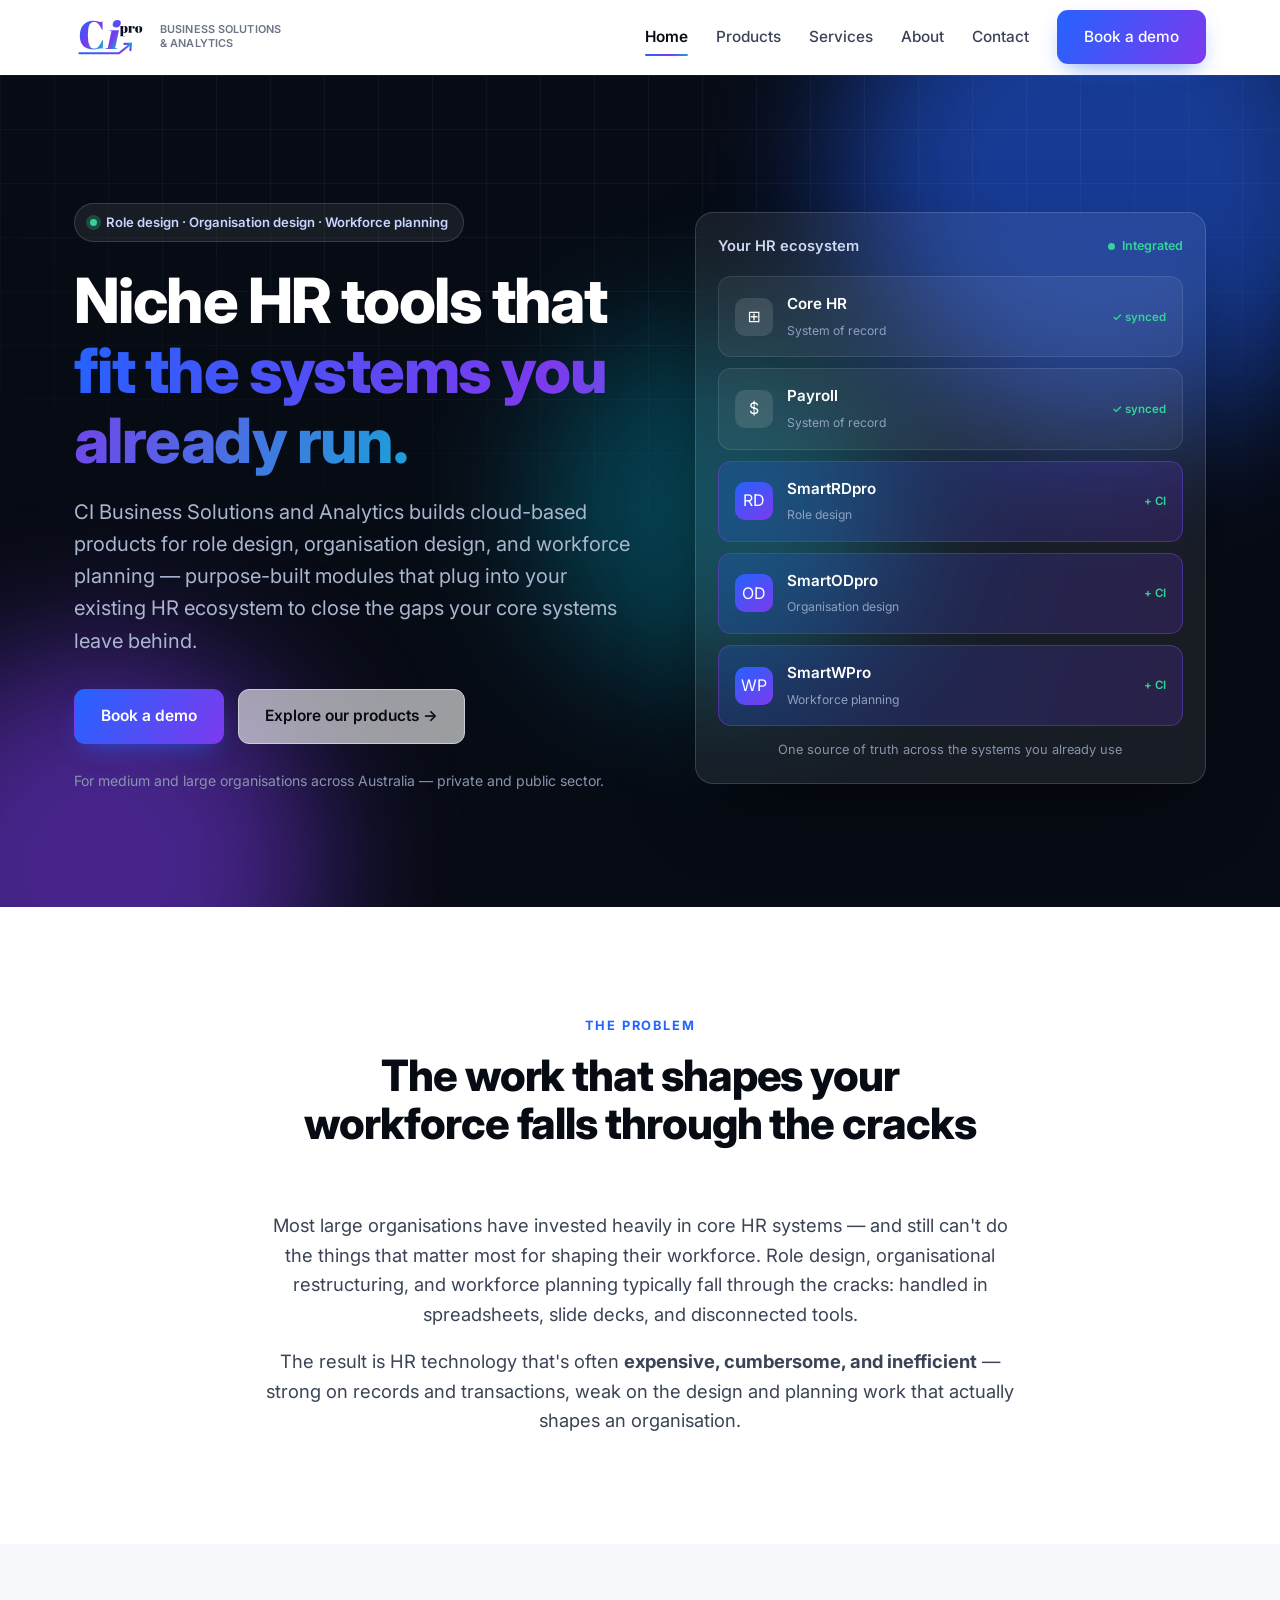
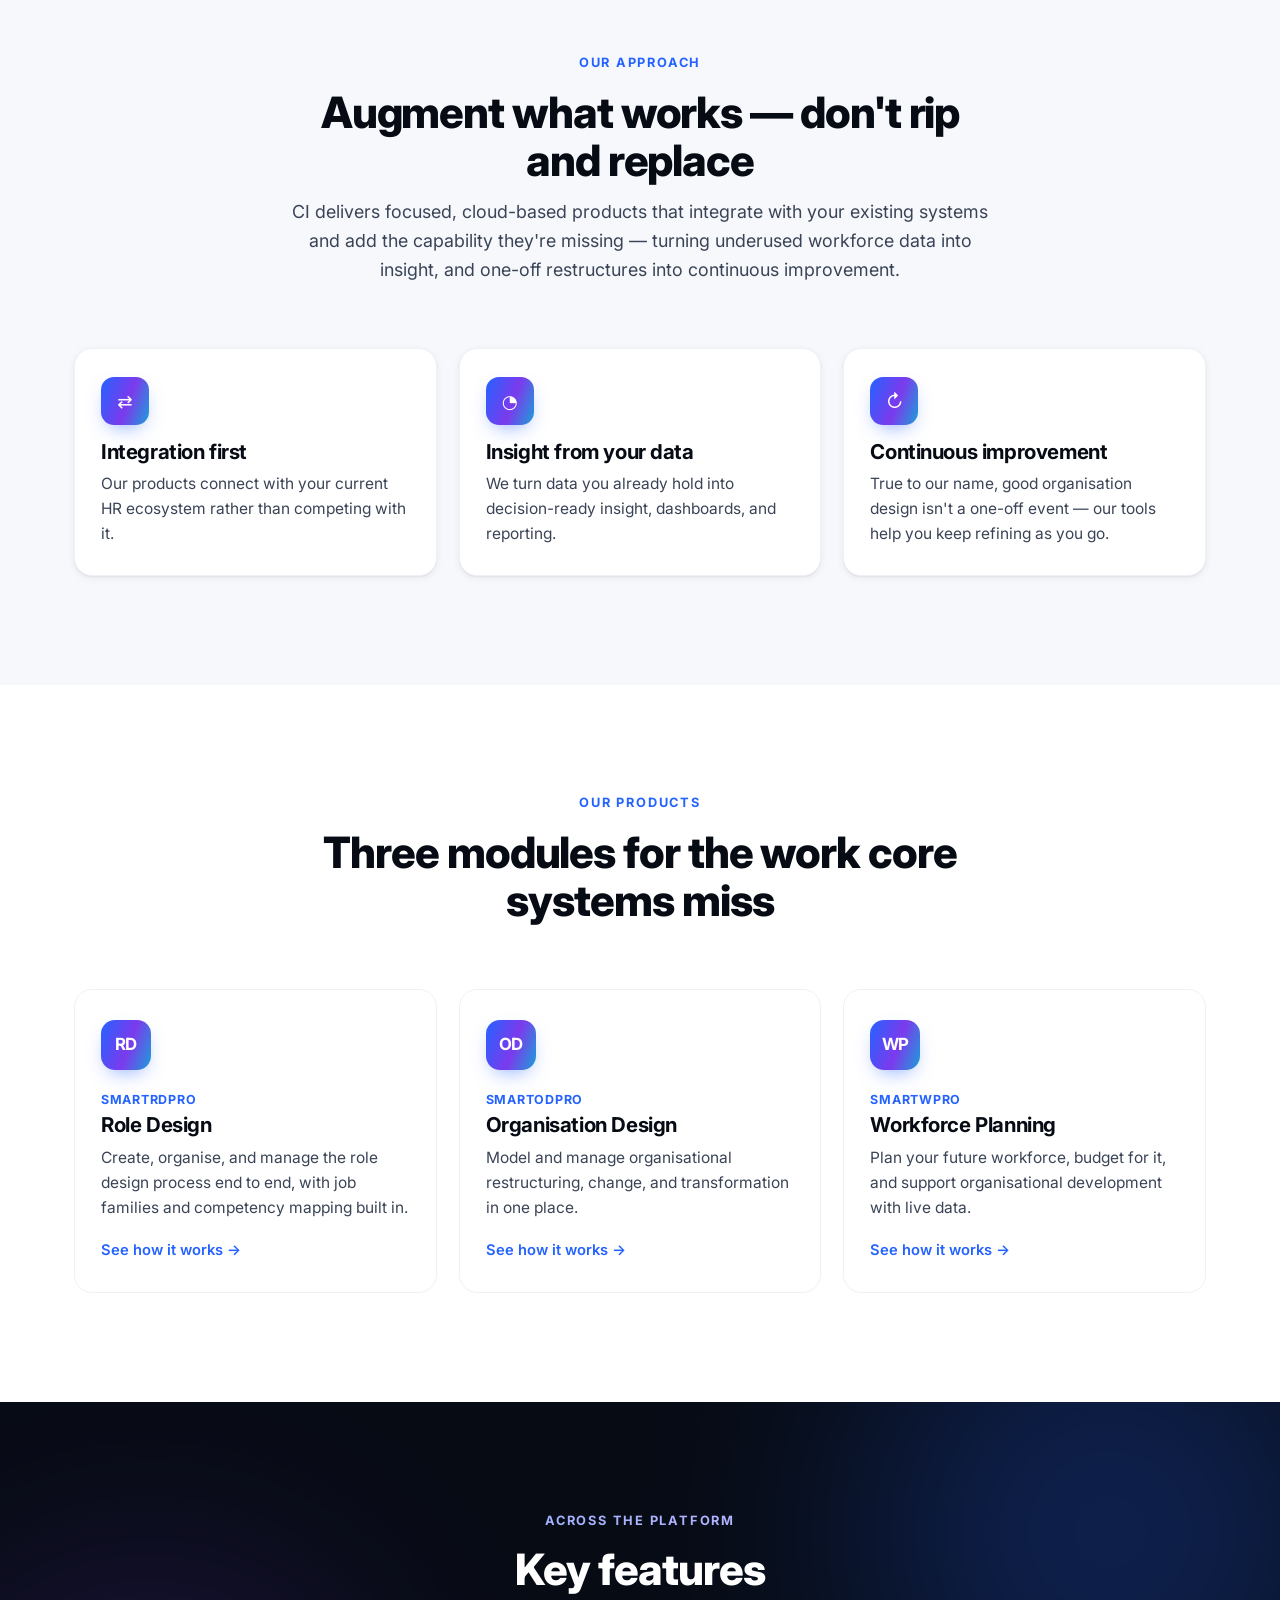
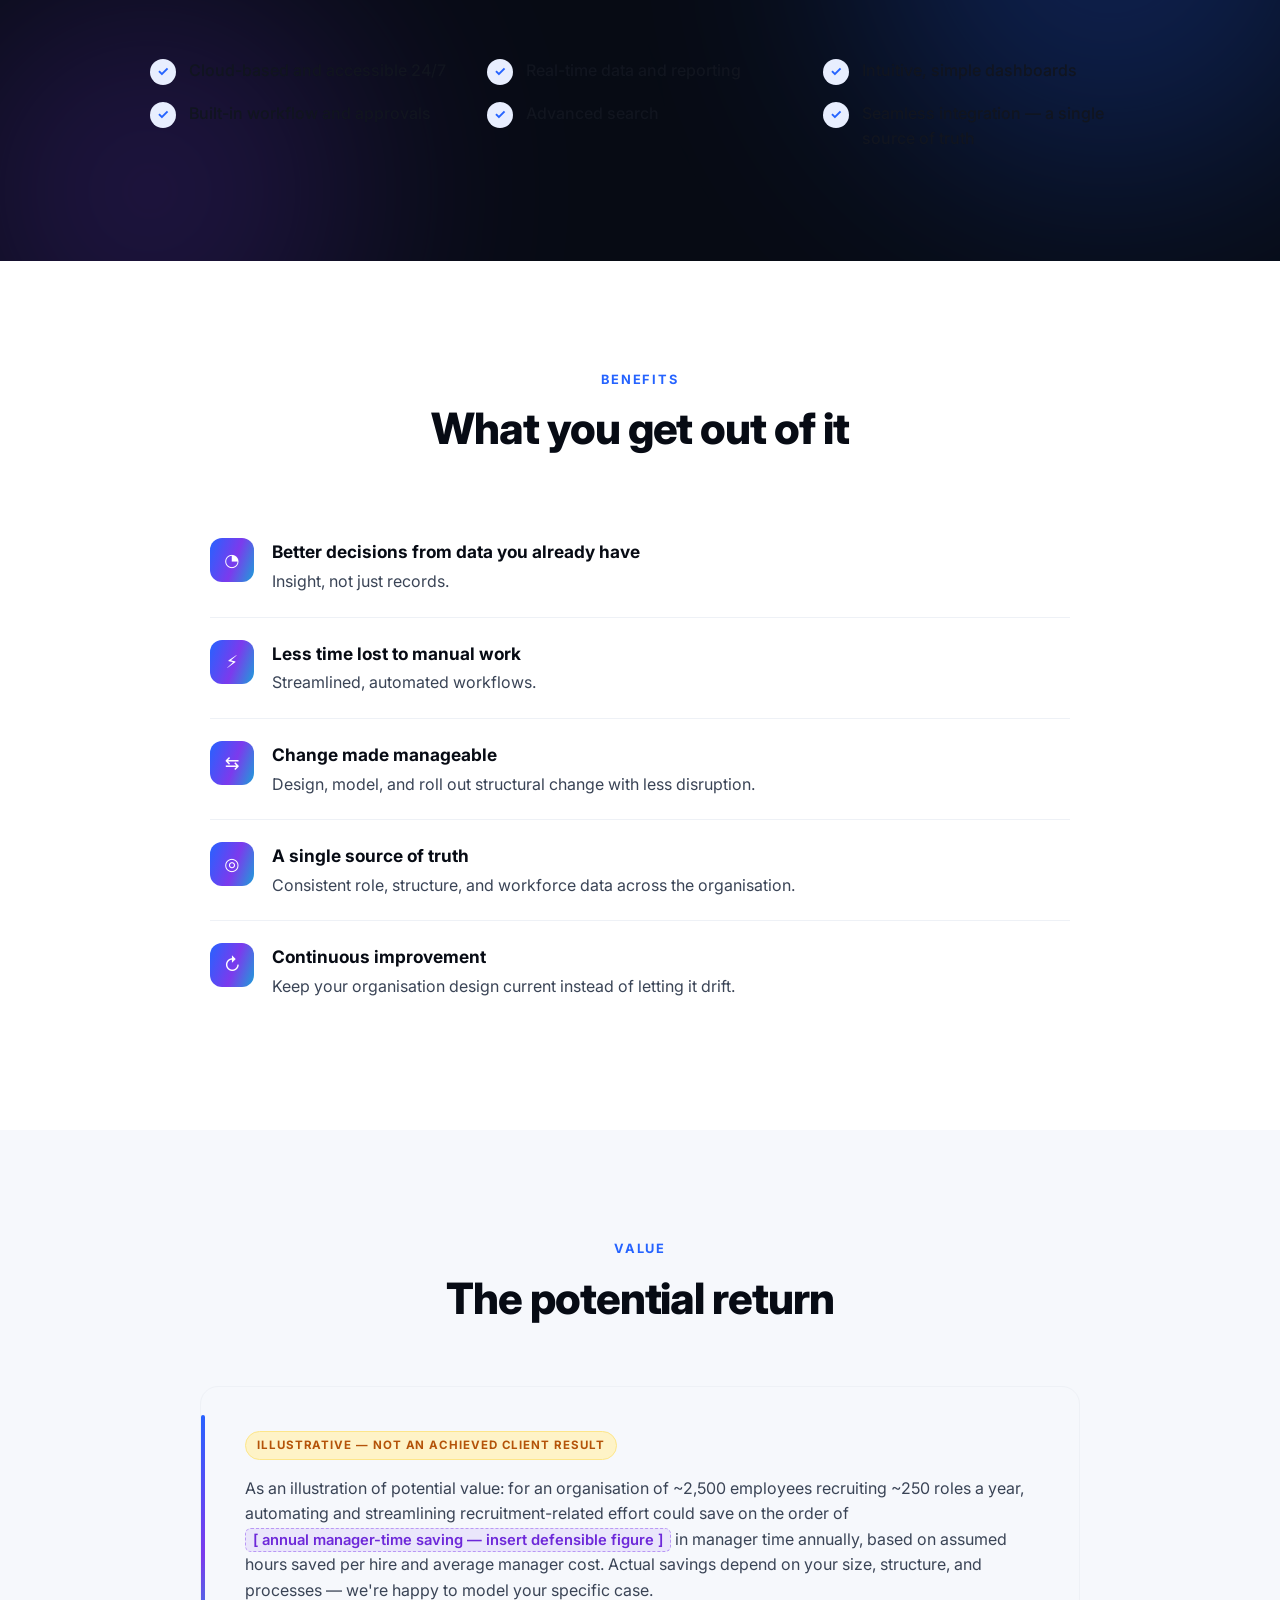
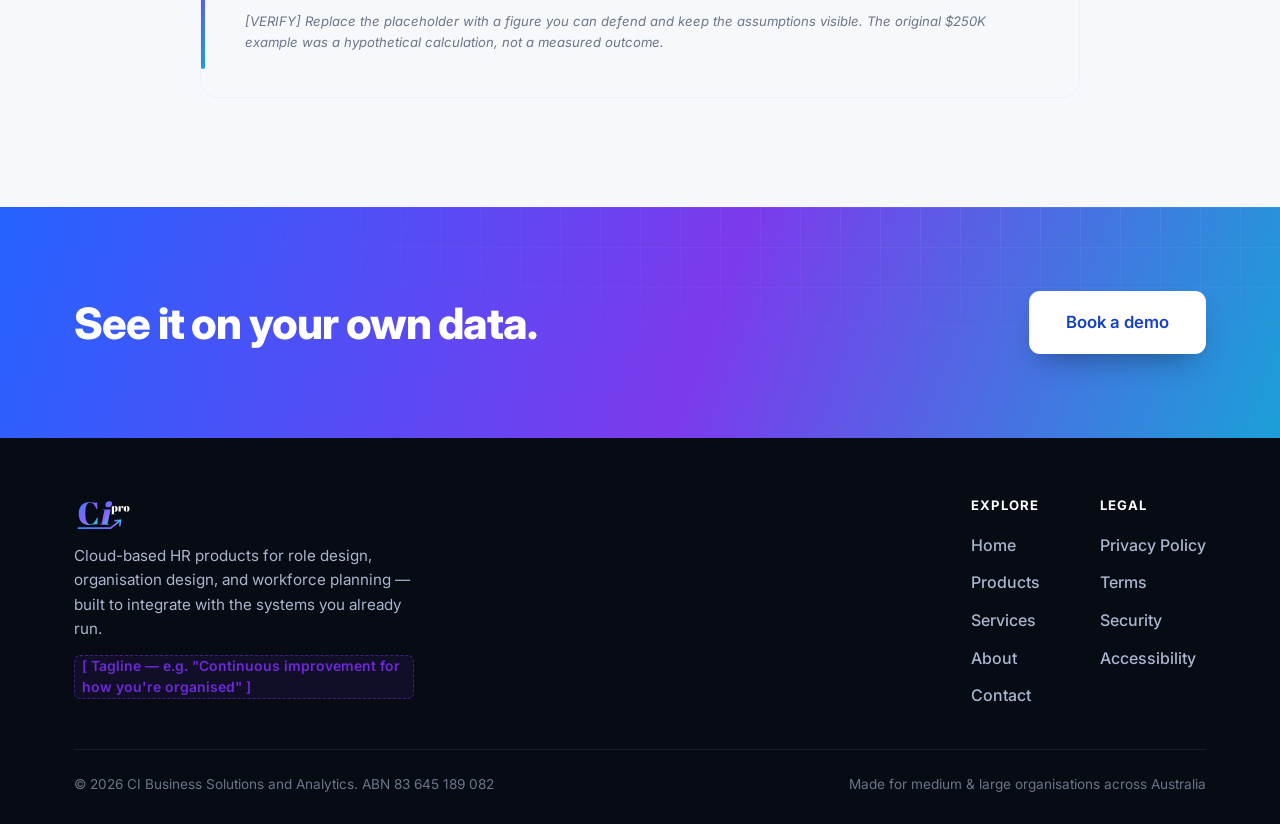
==== commit 9961962d: "Wire Cipro logo into site header/footer and add favicon on all pages" ====
--- a/index.html
+++ b/index.html
@@ -17,6 +17,7 @@
   <link rel="preconnect" href="https://fonts.googleapis.com" />
   <link rel="preconnect" href="https://fonts.gstatic.com" crossorigin />
   <link href="https://fonts.googleapis.com/css2?family=Inter:wght@400;500;600;700;800&display=swap" rel="stylesheet" />
+  <link rel="icon" type="image/svg+xml" href="favicon.svg" />
   <link rel="stylesheet" href="styles.css" />
 </head>
 <body>
@@ -25,7 +26,7 @@
   <header class="site-header" id="header">
     <div class="container header-inner">
       <a href="index.html" class="brand">
-        <span class="brand-mark">CI</span>
+        <img src="logo.svg" alt="Cipro" class="brand-logo" />
         <span class="brand-sub">Business Solutions<br />&amp; Analytics</span>
       </a>
       <nav class="nav" id="nav">
@@ -243,7 +244,7 @@
     <div class="container">
       <div class="footer-inner">
         <div class="footer-brand">
-          <span class="brand-mark">CI</span>
+          <img src="logo-light.svg" alt="Cipro" class="brand-logo-footer" />
           <p>Cloud-based HR products for role design, organisation design, and workforce planning — built to integrate with the systems you already run.</p>
           <p style="margin-top:14px;"><span class="ph">[ Tagline — e.g. "Continuous improvement for how you're organised" ]</span></p>
         </div>
--- a/styles.css
+++ b/styles.css
@@ -79,6 +79,8 @@
 .brand { display: flex; align-items: center; gap: 11px; }
 .brand-mark { font-weight: 800; font-size: 1.5rem; letter-spacing: -0.04em; background: var(--grad); -webkit-background-clip: text; background-clip: text; color: transparent; }
 .brand-sub { font-size: 0.68rem; line-height: 1.25; font-weight: 600; color: var(--gray-500); letter-spacing: 0.01em; text-transform: uppercase; }
+.brand-logo { height: 42px; width: auto; display: block; }
+.brand-logo-footer { height: 34px; width: auto; display: block; margin-bottom: 10px; }
 .nav { display: flex; align-items: center; gap: 28px; }
 .nav > a { position: relative; font-weight: 500; font-size: 0.96rem; color: var(--gray-700); transition: color 0.15s; }
 .nav > a:not(.nav-cta):hover { color: var(--ink); }
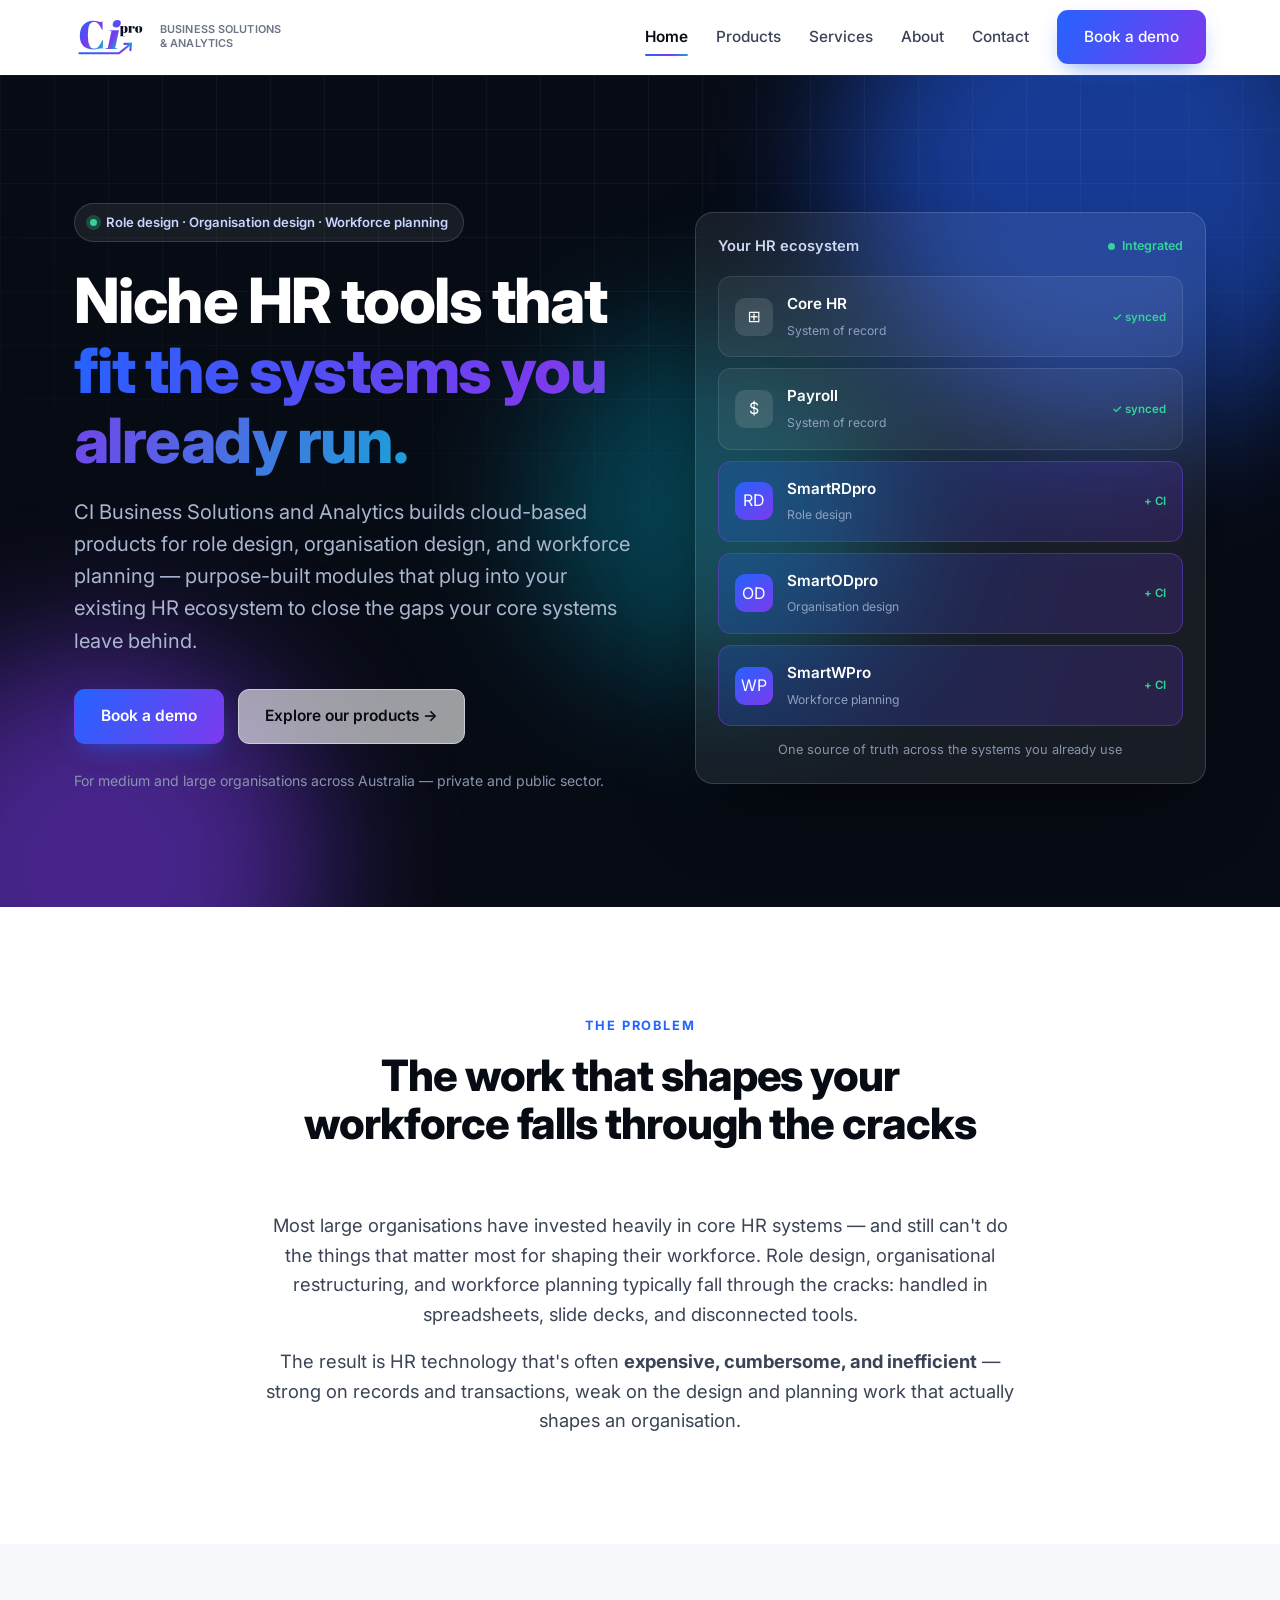
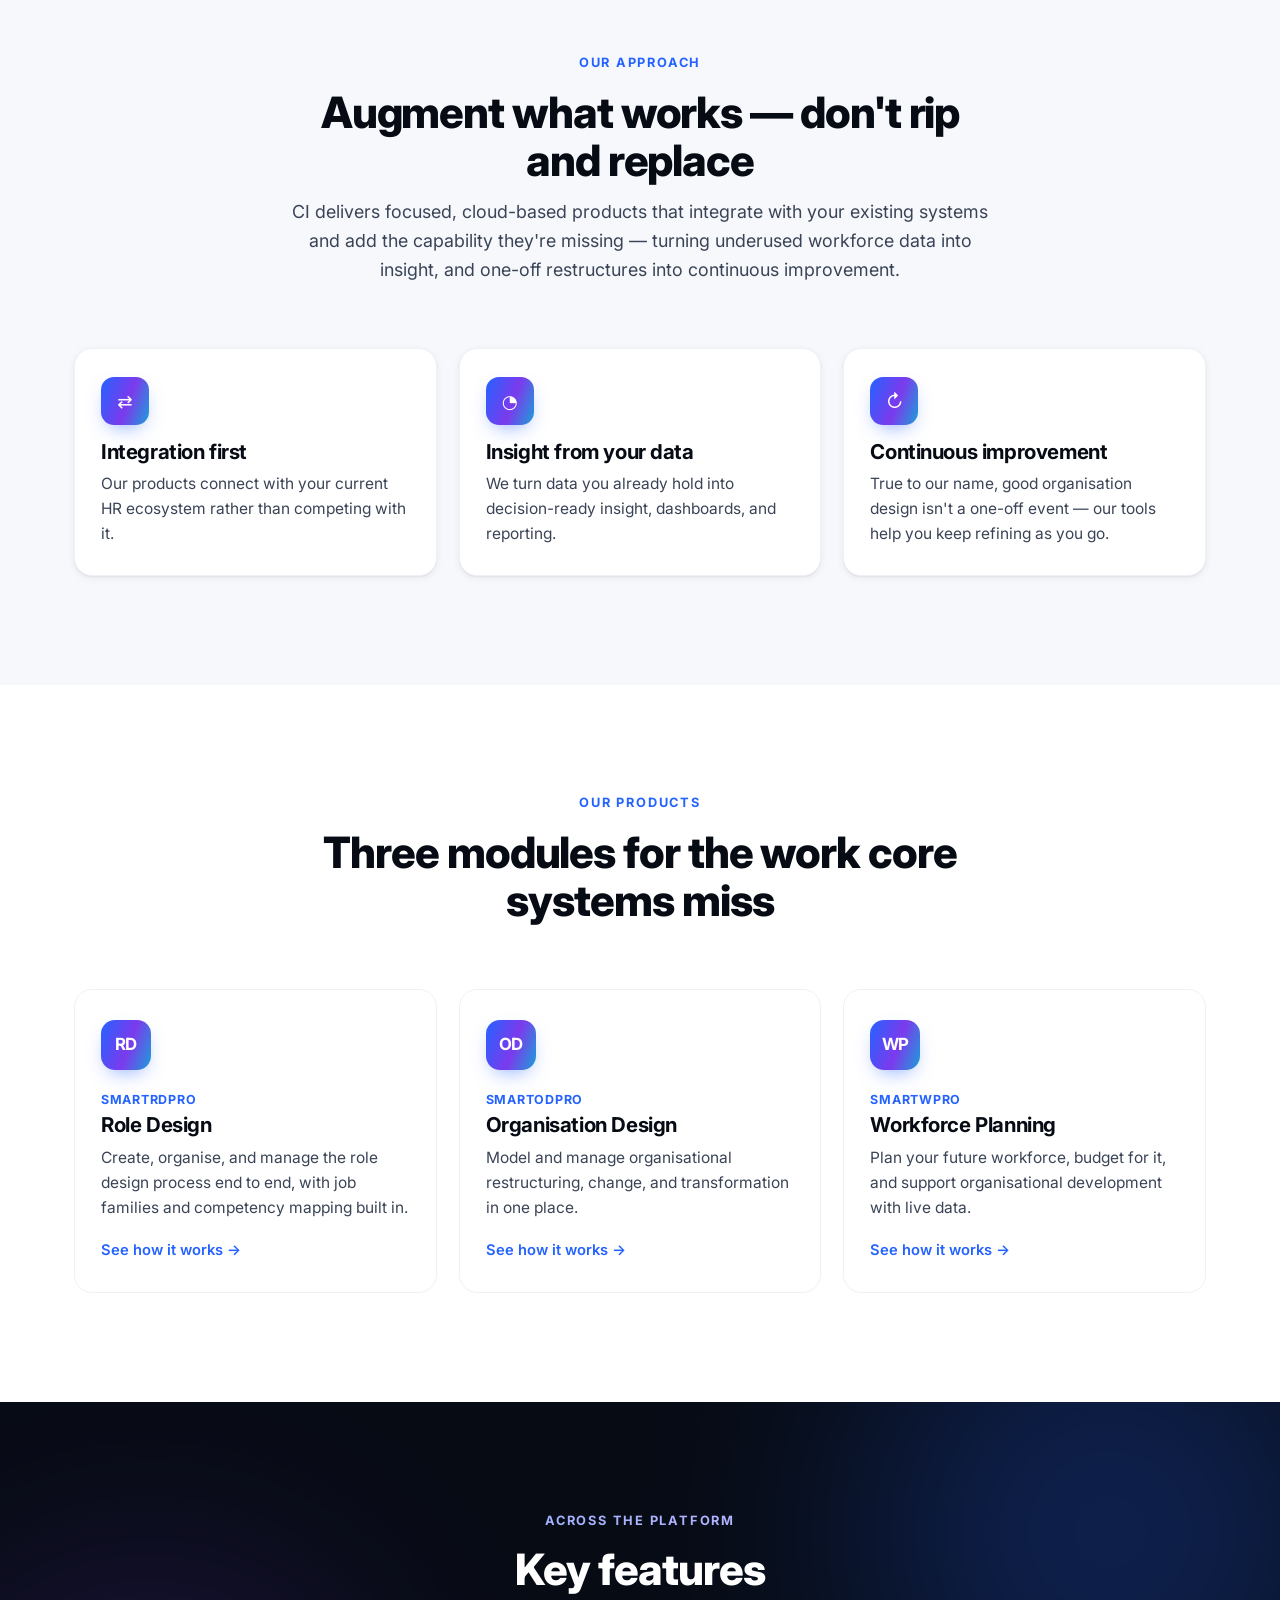
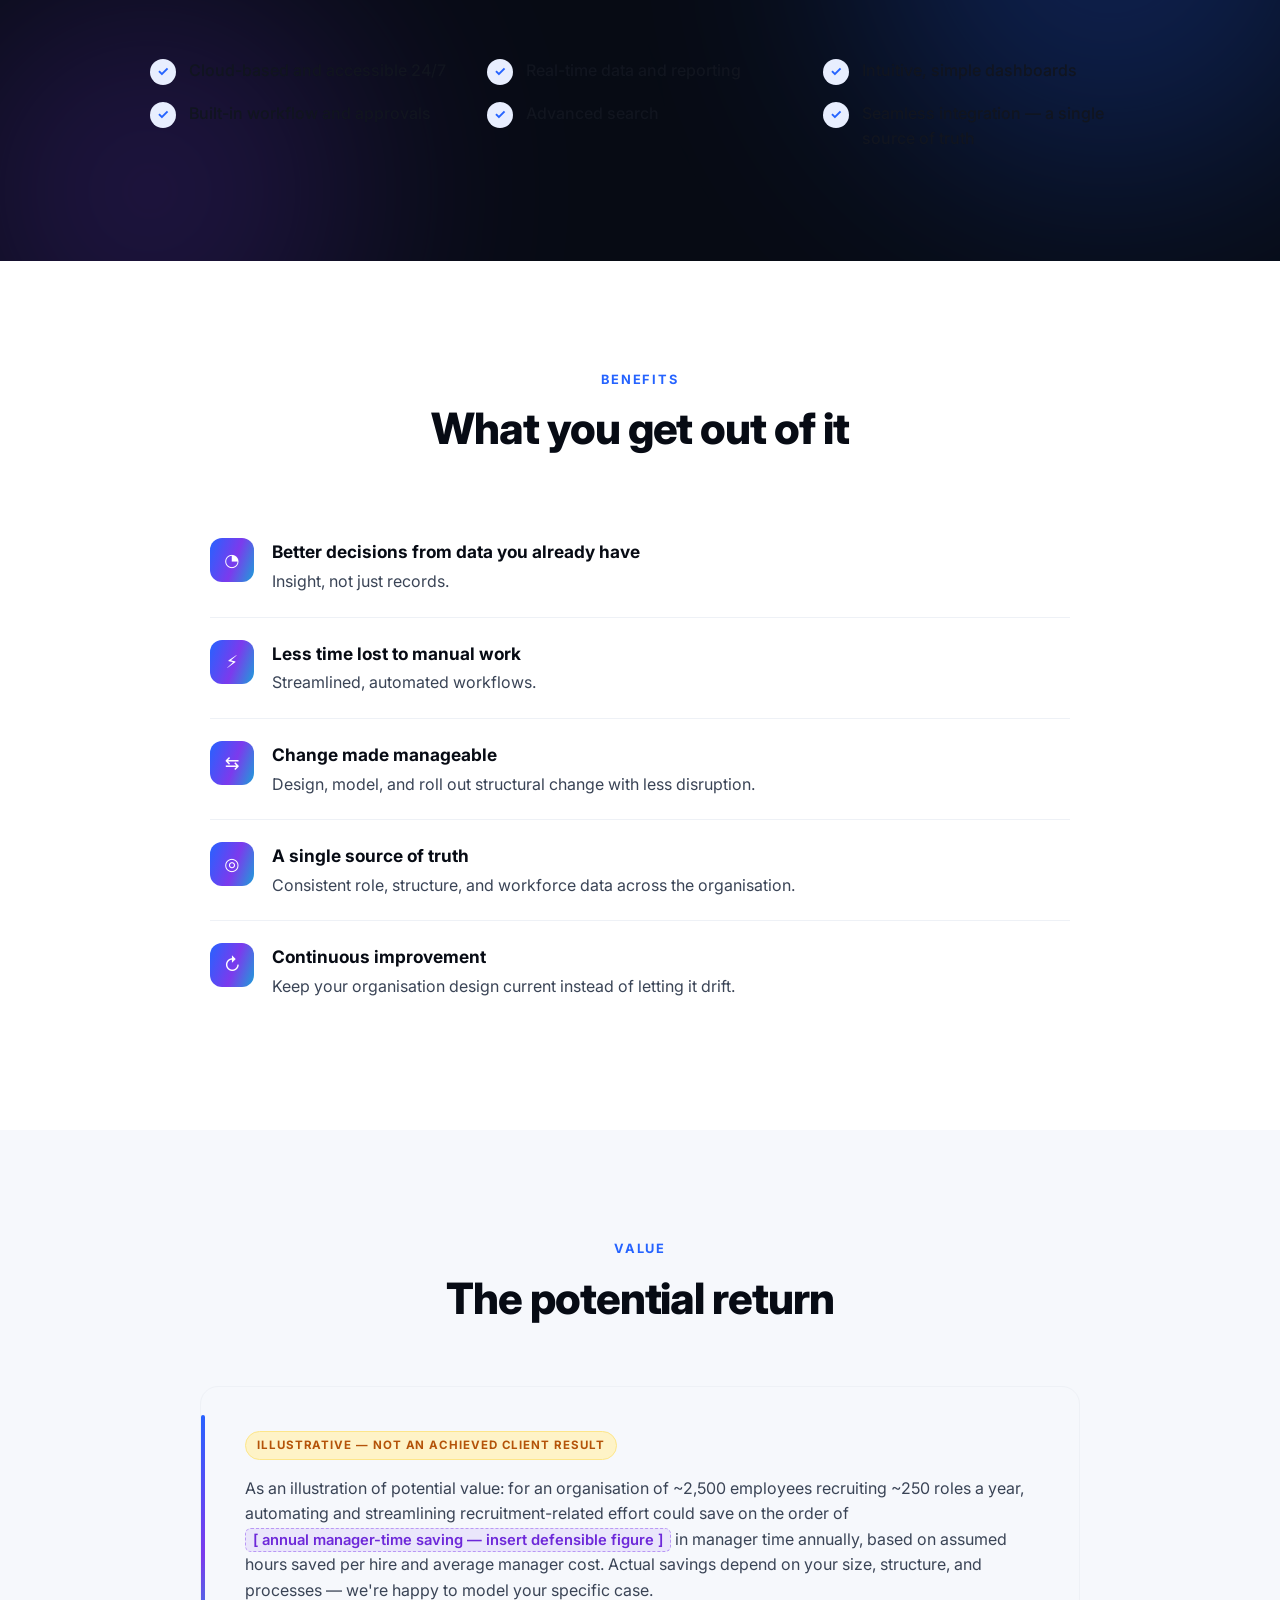
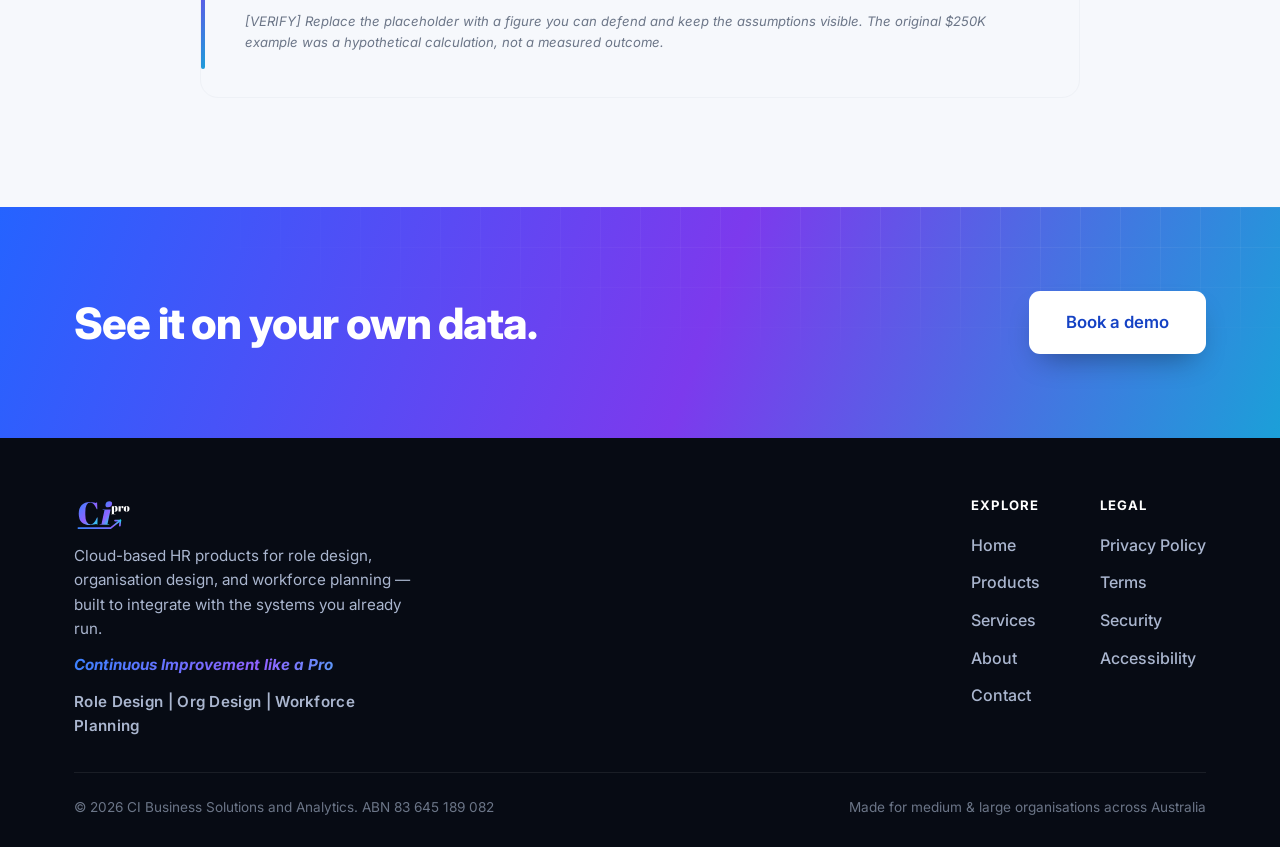
==== commit bc7410fe: "Add brand tagline to all page footers" ====
--- a/index.html
+++ b/index.html
@@ -246,7 +246,8 @@
         <div class="footer-brand">
           <img src="logo-light.svg" alt="Cipro" class="brand-logo-footer" />
           <p>Cloud-based HR products for role design, organisation design, and workforce planning — built to integrate with the systems you already run.</p>
-          <p style="margin-top:14px;"><span class="ph">[ Tagline — e.g. "Continuous improvement for how you're organised" ]</span></p>
+          <p class="footer-tagline">Continuous Improvement like a Pro</p>
+          <p class="footer-products">Role Design | Org Design | Workforce Planning</p>
         </div>
         <div class="footer-cols">
           <div class="footer-col">
--- a/styles.css
+++ b/styles.css
@@ -81,6 +81,9 @@
 .brand-sub { font-size: 0.68rem; line-height: 1.25; font-weight: 600; color: var(--gray-500); letter-spacing: 0.01em; text-transform: uppercase; }
 .brand-logo { height: 42px; width: auto; display: block; }
 .brand-logo-footer { height: 34px; width: auto; display: block; margin-bottom: 10px; }
+.footer-tagline { margin-top: 14px; font-style: italic; font-weight: 700; font-size: 1.05rem;
+  background: linear-gradient(110deg,#3b82ff,#9061ff 55%,#22d3ee); -webkit-background-clip: text; background-clip: text; color: transparent; }
+.footer-products { margin-top: 6px; font-size: 0.85rem; font-weight: 600; color: #aab6cf; letter-spacing: 0.02em; }
 .nav { display: flex; align-items: center; gap: 28px; }
 .nav > a { position: relative; font-weight: 500; font-size: 0.96rem; color: var(--gray-700); transition: color 0.15s; }
 .nav > a:not(.nav-cta):hover { color: var(--ink); }
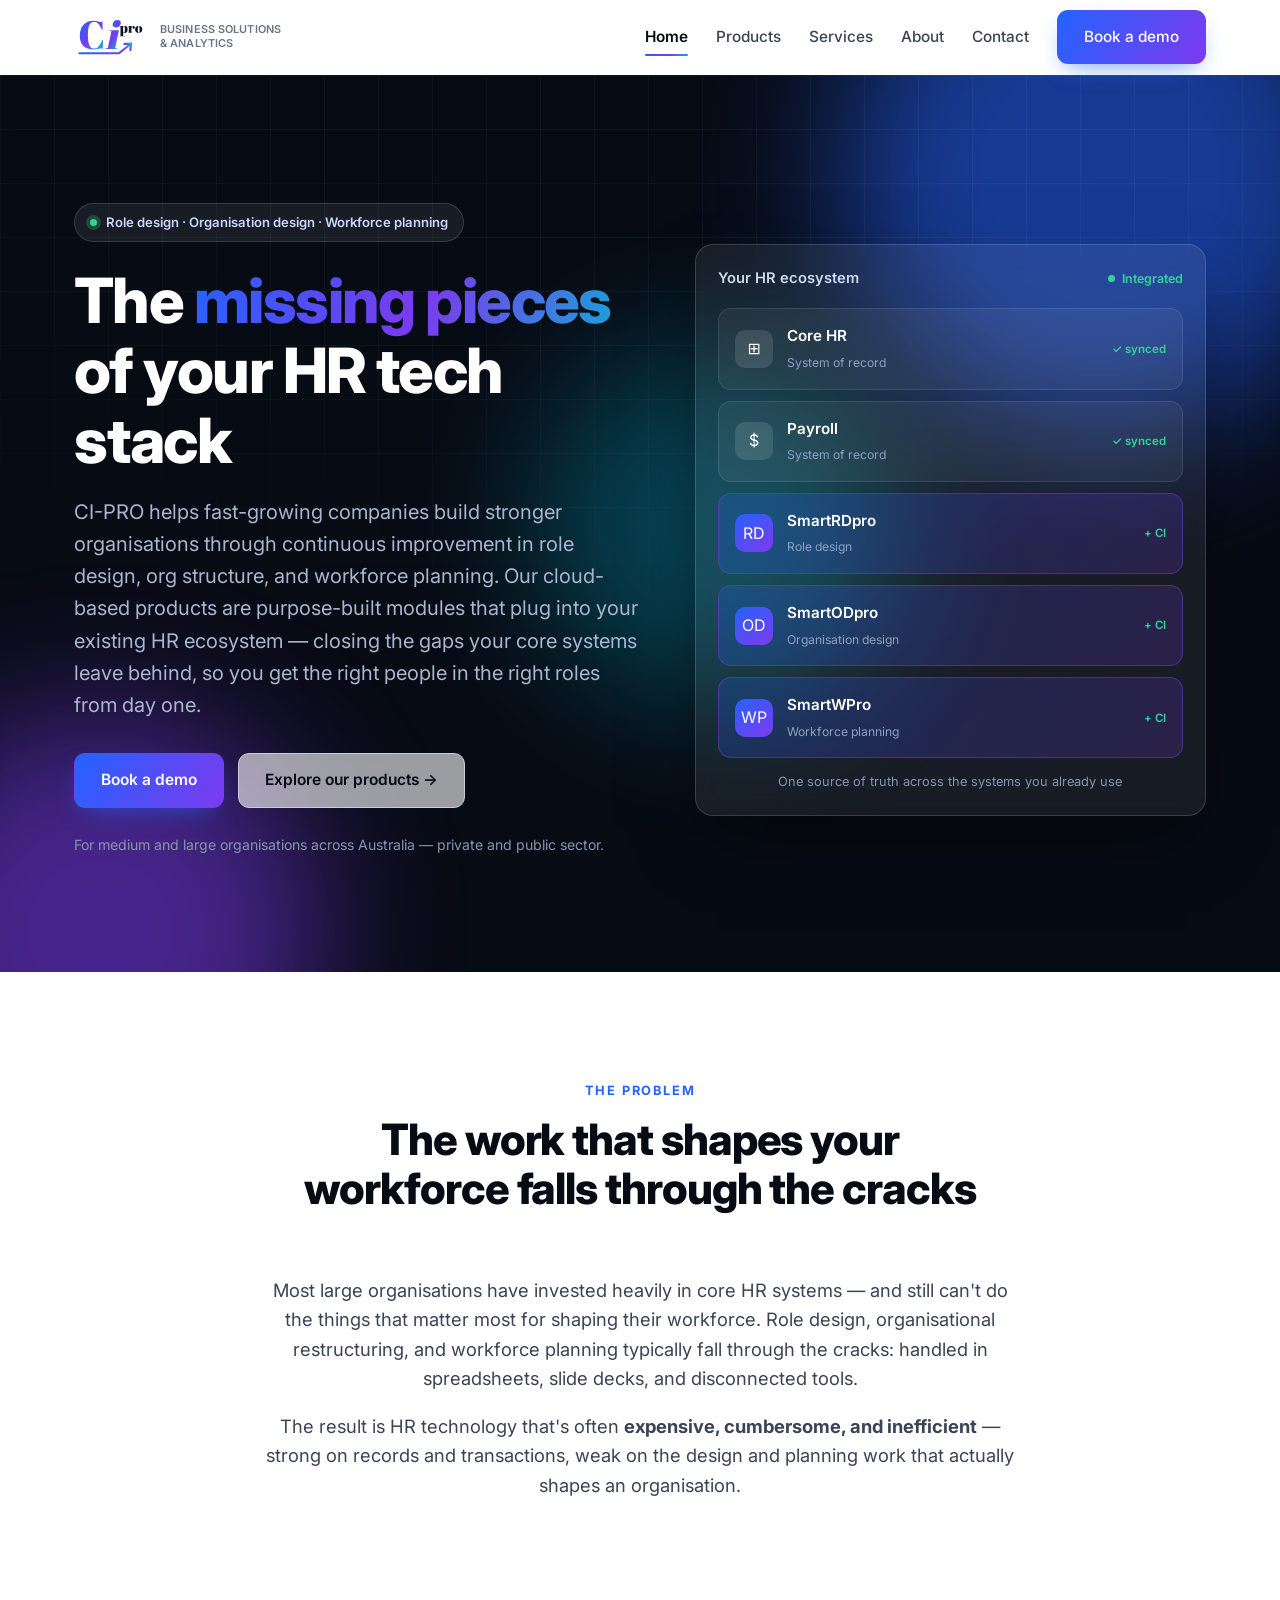
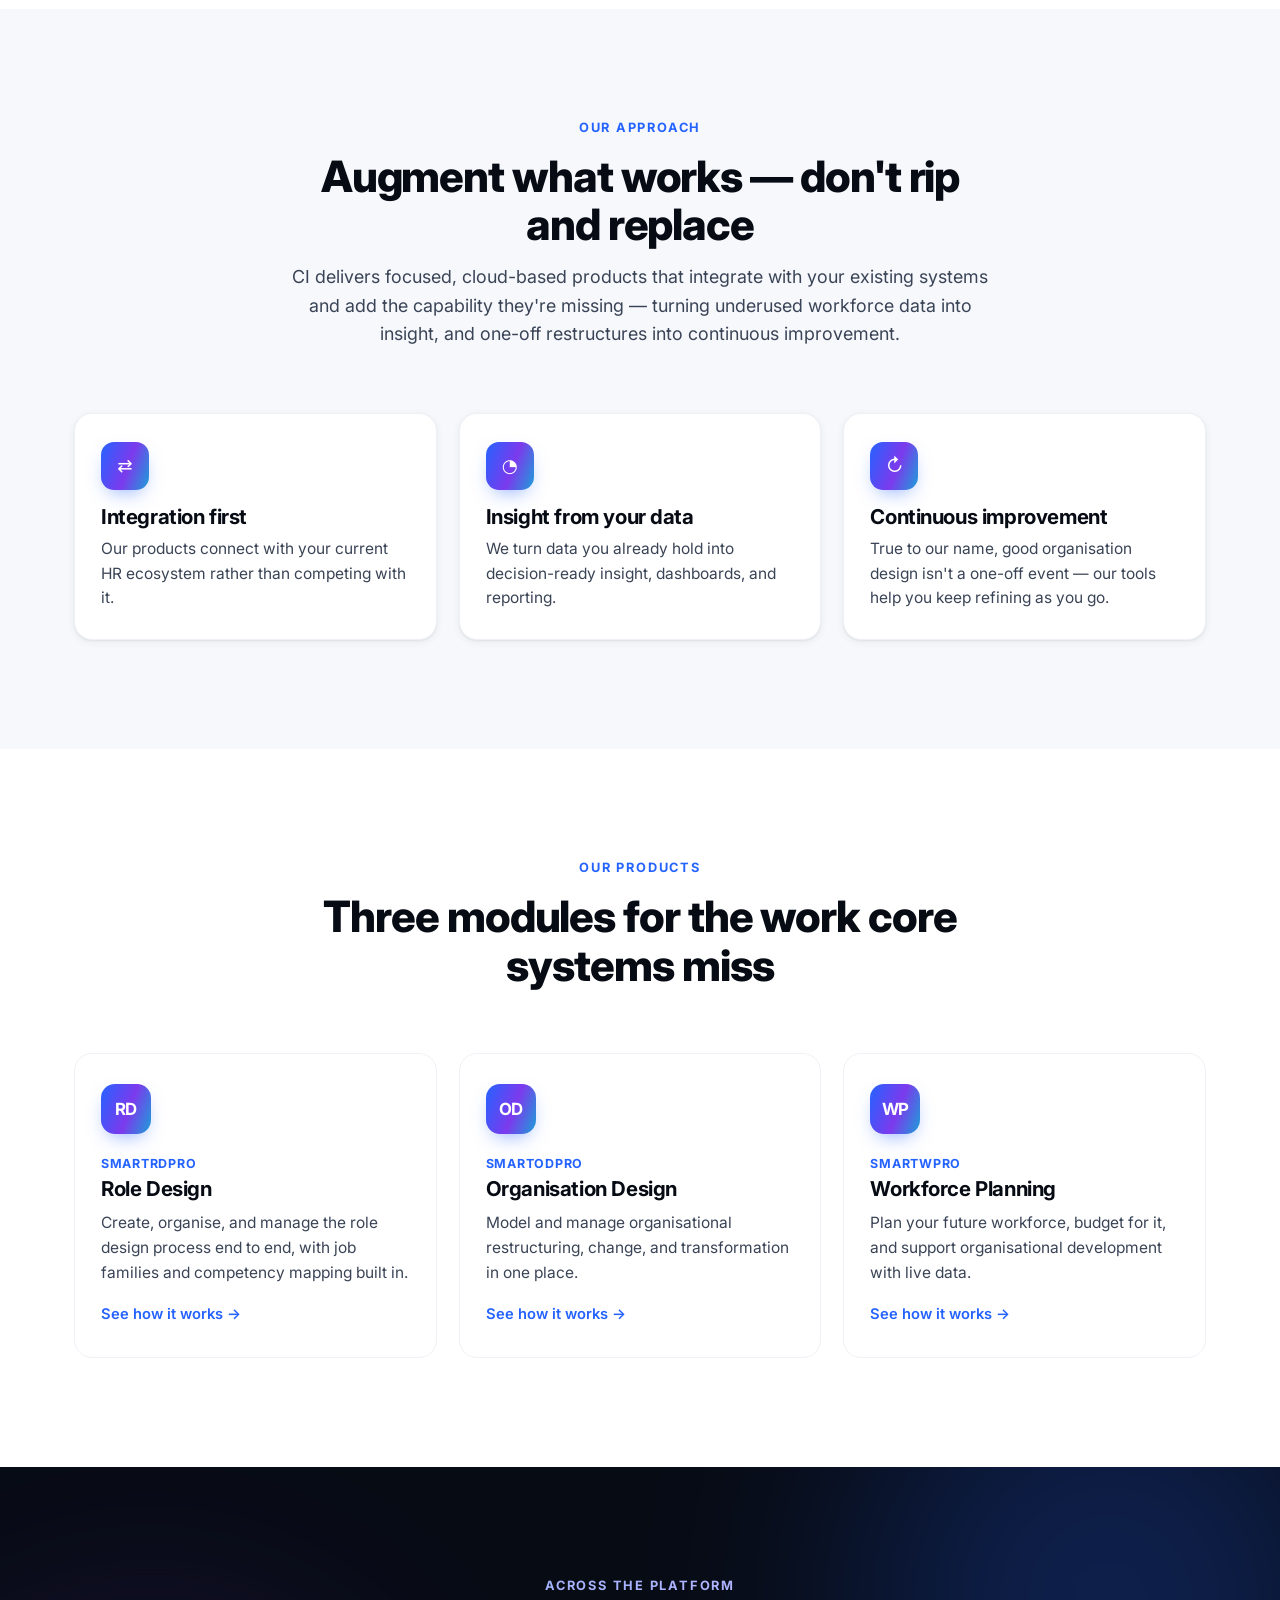
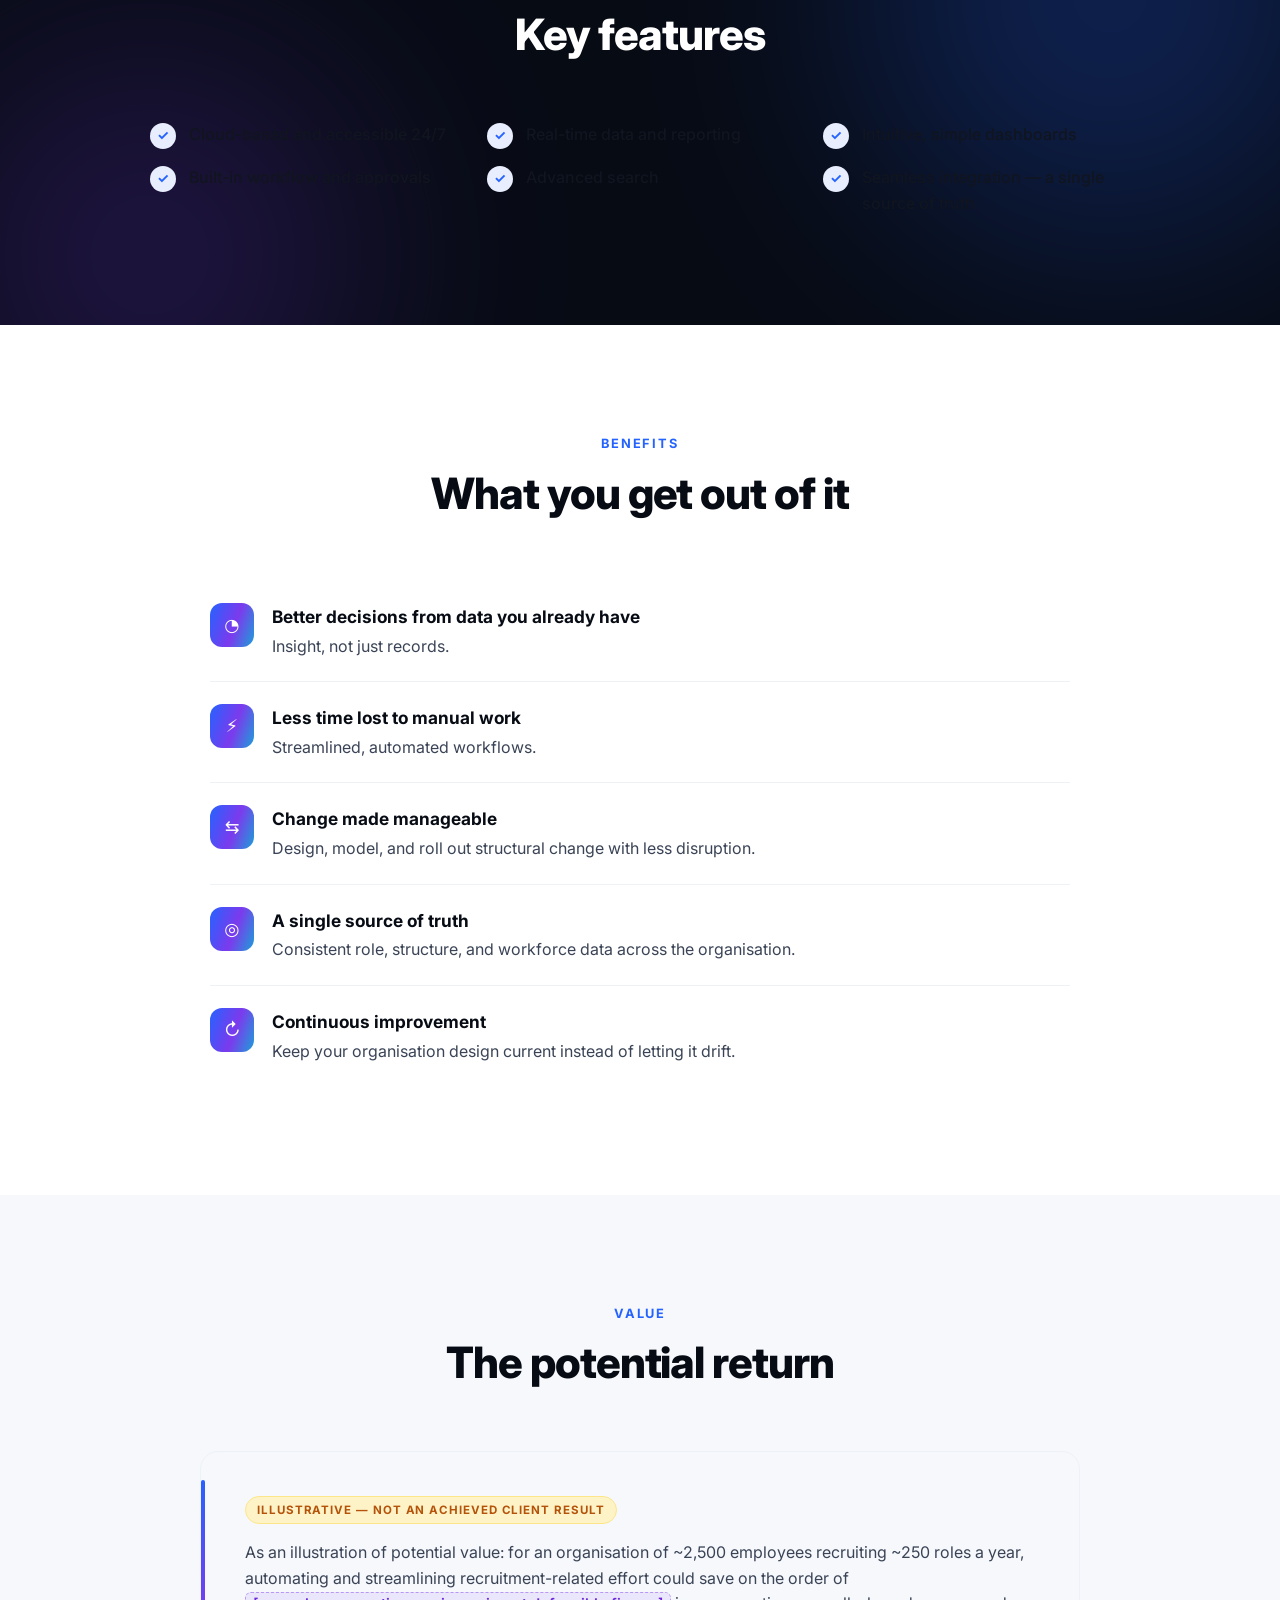
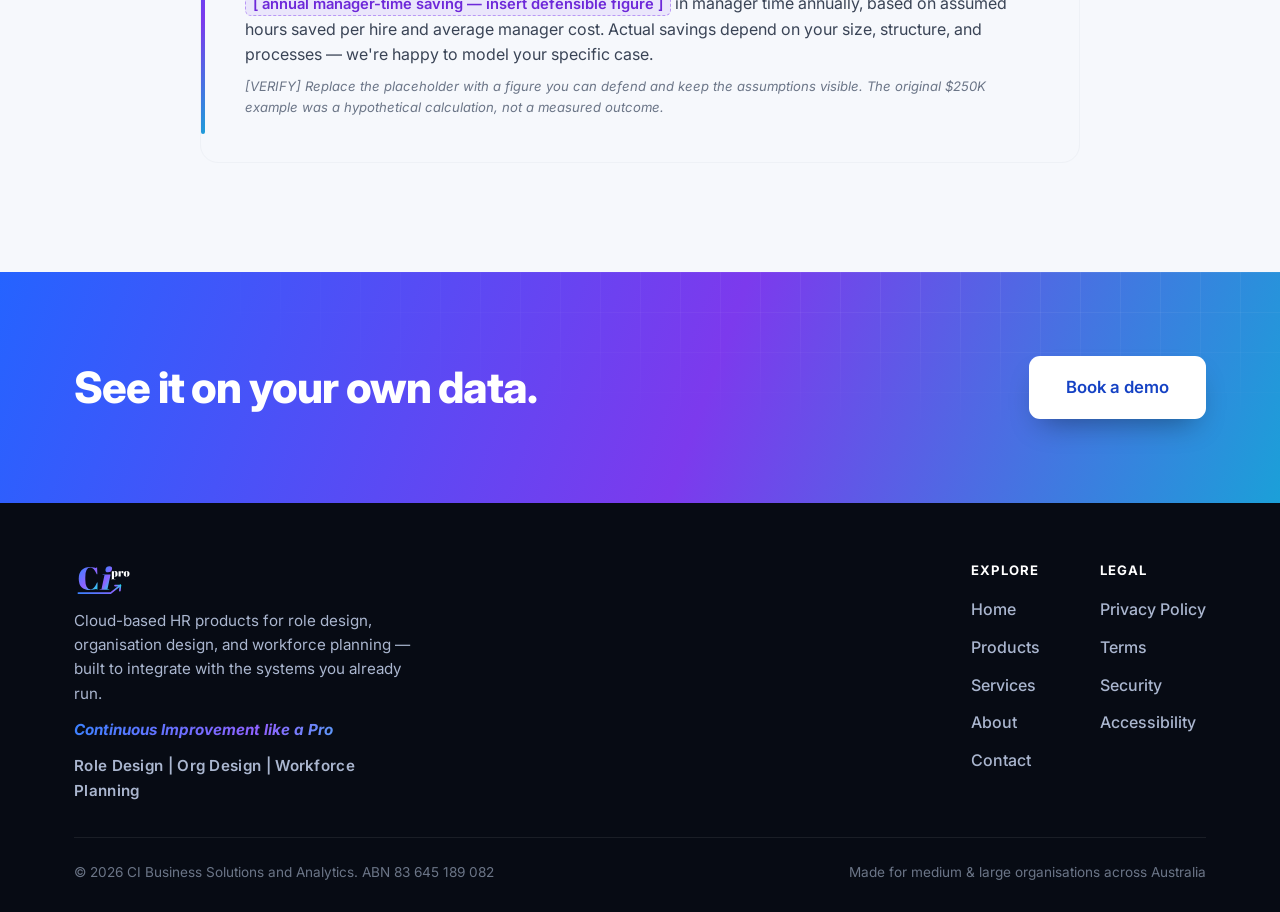
==== commit 70d0d5e6: "Update home hero headline and opening paragraph" ====
--- a/index.html
+++ b/index.html
@@ -53,11 +53,12 @@
       <div class="container hero-inner">
         <div class="hero-copy">
           <p class="pill"><span class="pill-dot"></span> Role design · Organisation design · Workforce planning</p>
-          <h1>Niche HR tools that <span class="grad-text">fit the systems you already run.</span></h1>
+          <h1>The <span class="grad-text">missing pieces</span> of your HR tech stack</h1>
           <p class="lead">
-            CI Business Solutions and Analytics builds cloud-based products for role design,
-            organisation design, and workforce planning — purpose-built modules that plug into
-            your existing HR ecosystem to close the gaps your core systems leave behind.
+            CI-PRO helps fast-growing companies build stronger organisations through continuous
+            improvement in role design, org structure, and workforce planning. Our cloud-based products
+            are purpose-built modules that plug into your existing HR ecosystem — closing the gaps your
+            core systems leave behind, so you get the right people in the right roles from day one.
           </p>
           <div class="hero-actions">
             <a href="contact.html" class="btn btn-primary">Book a demo</a>
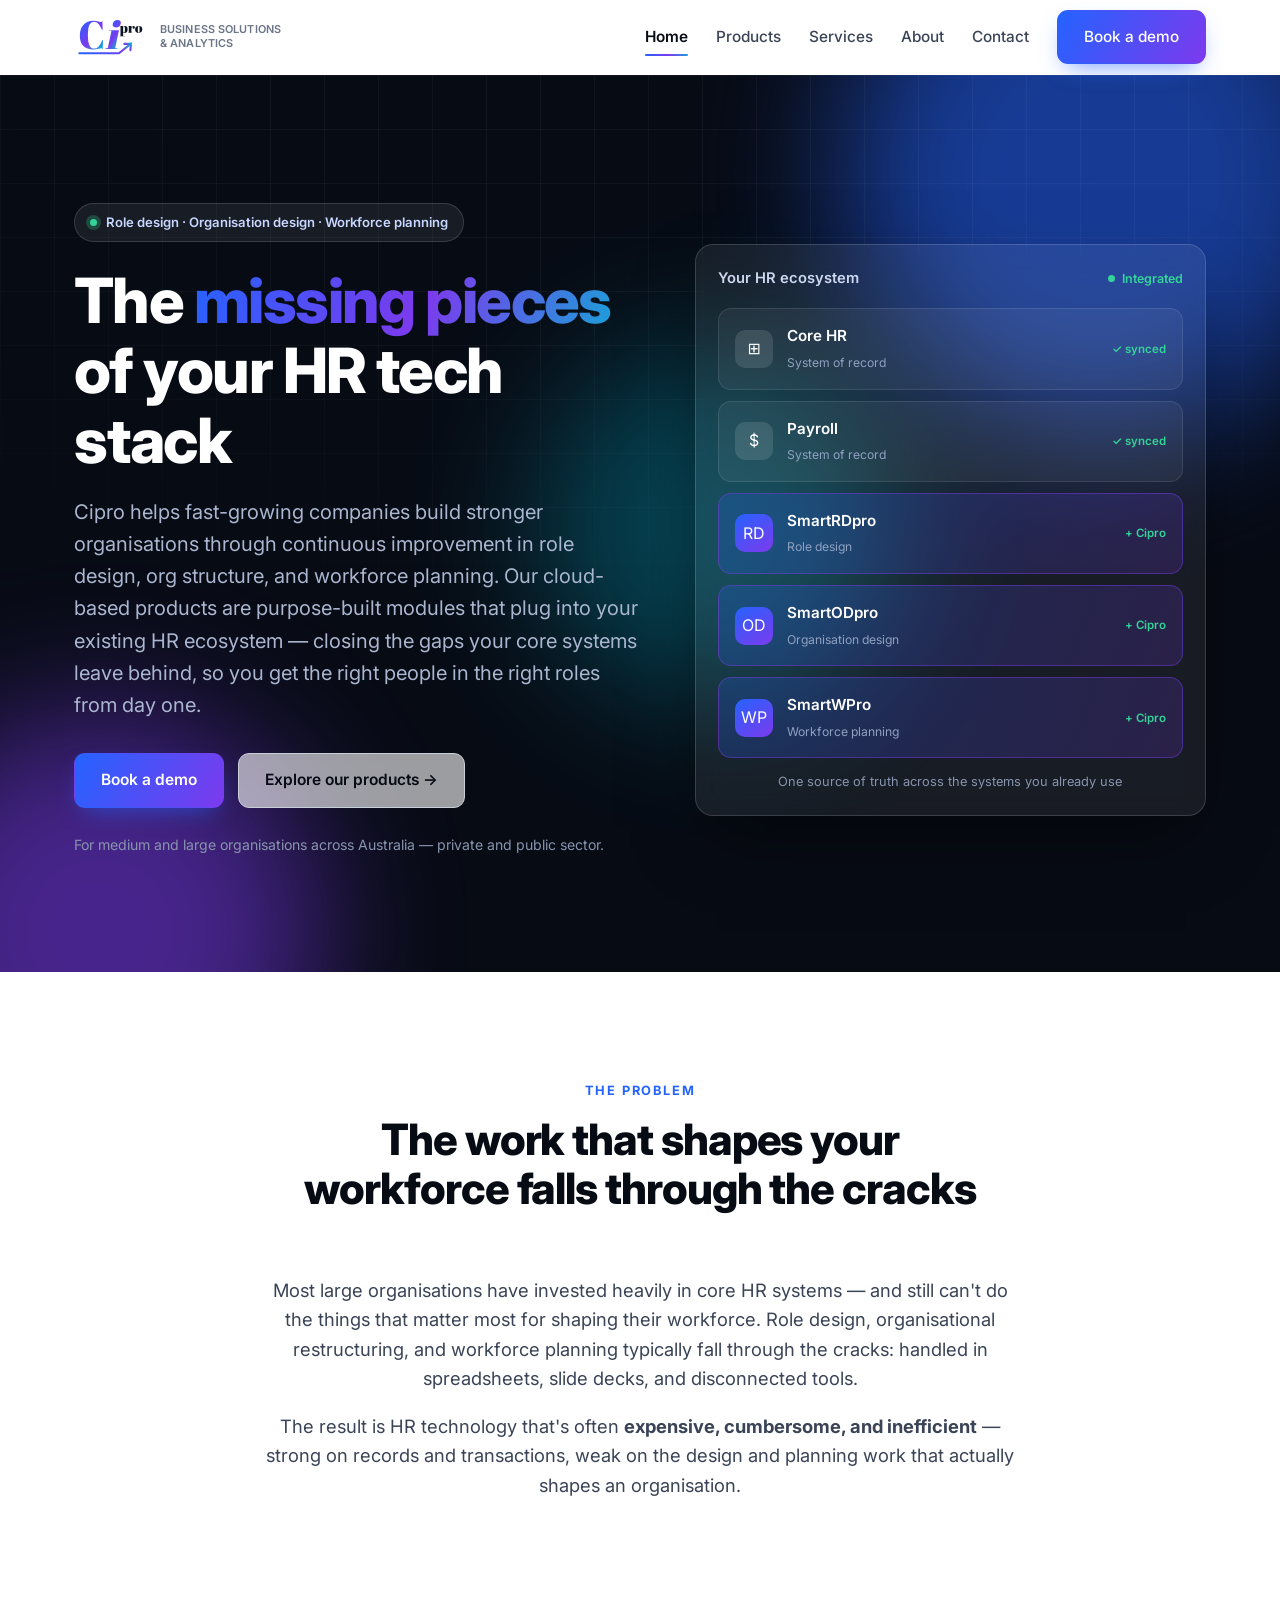
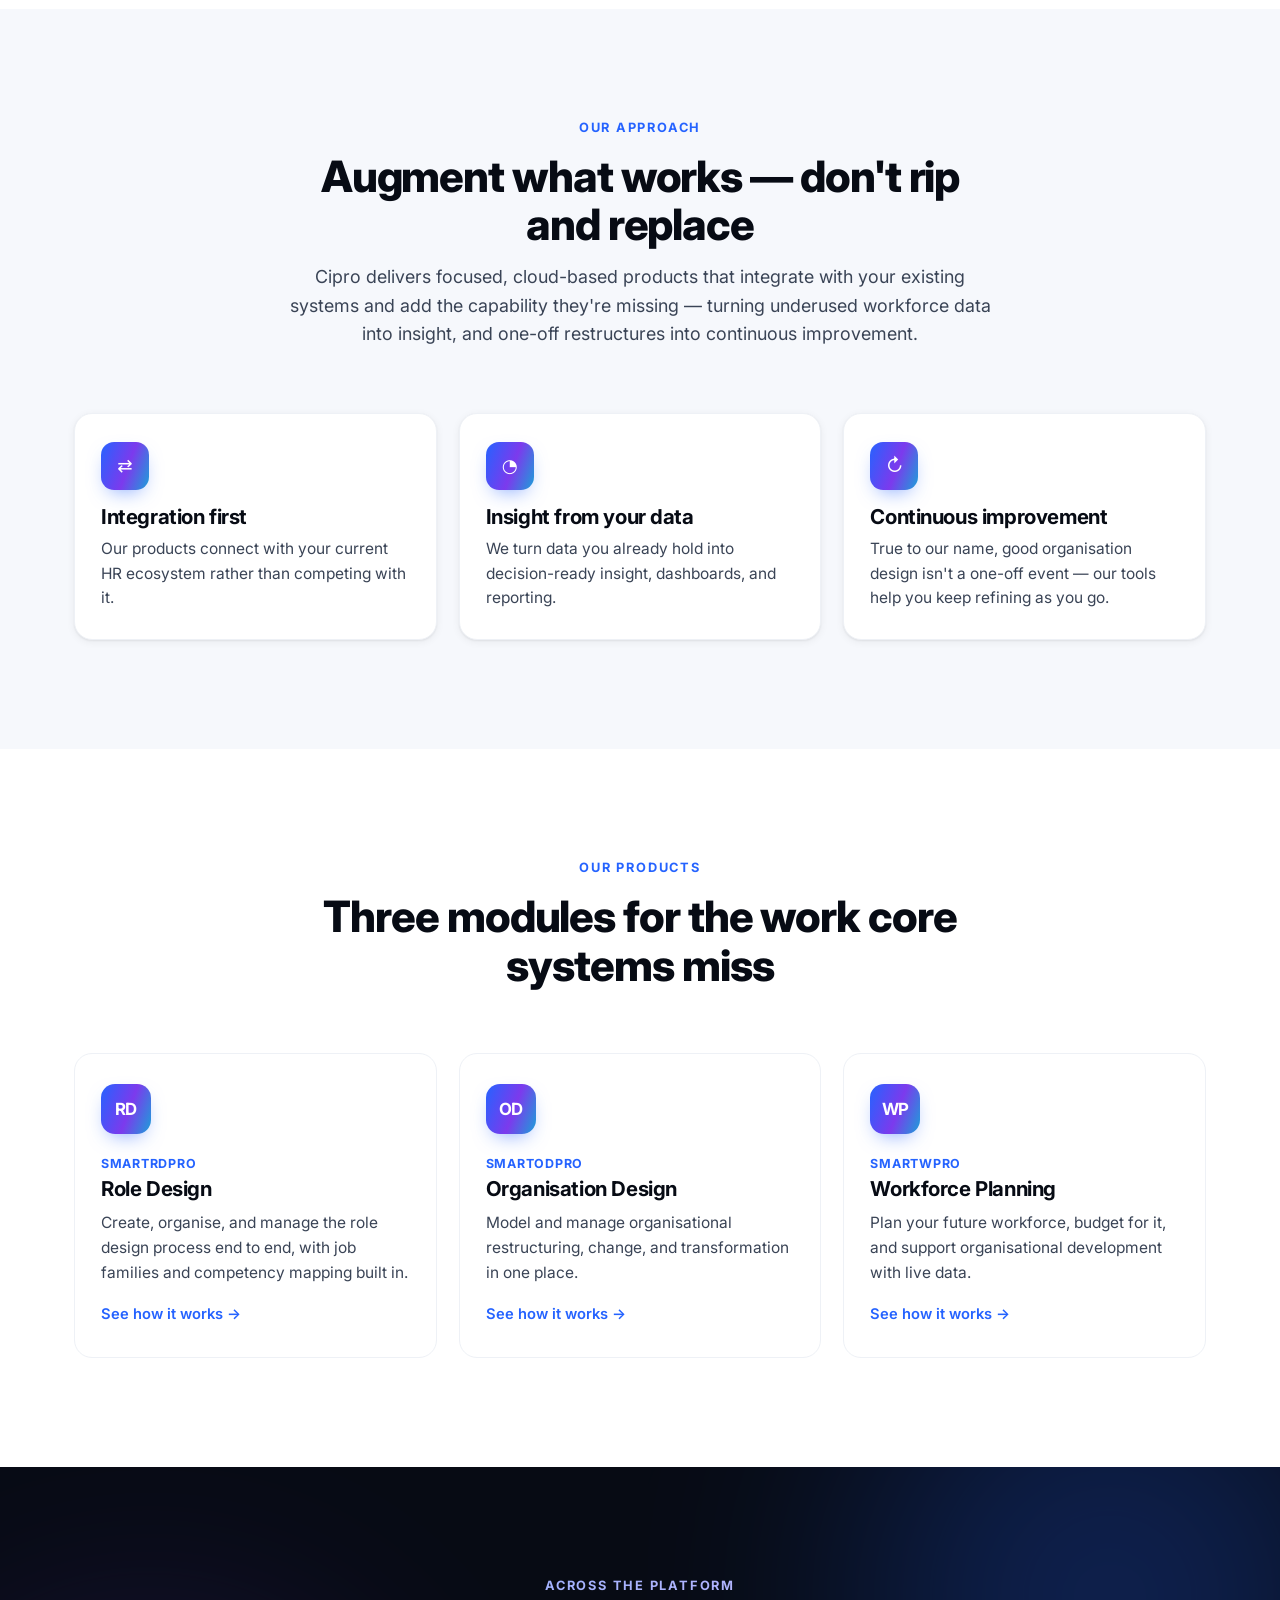
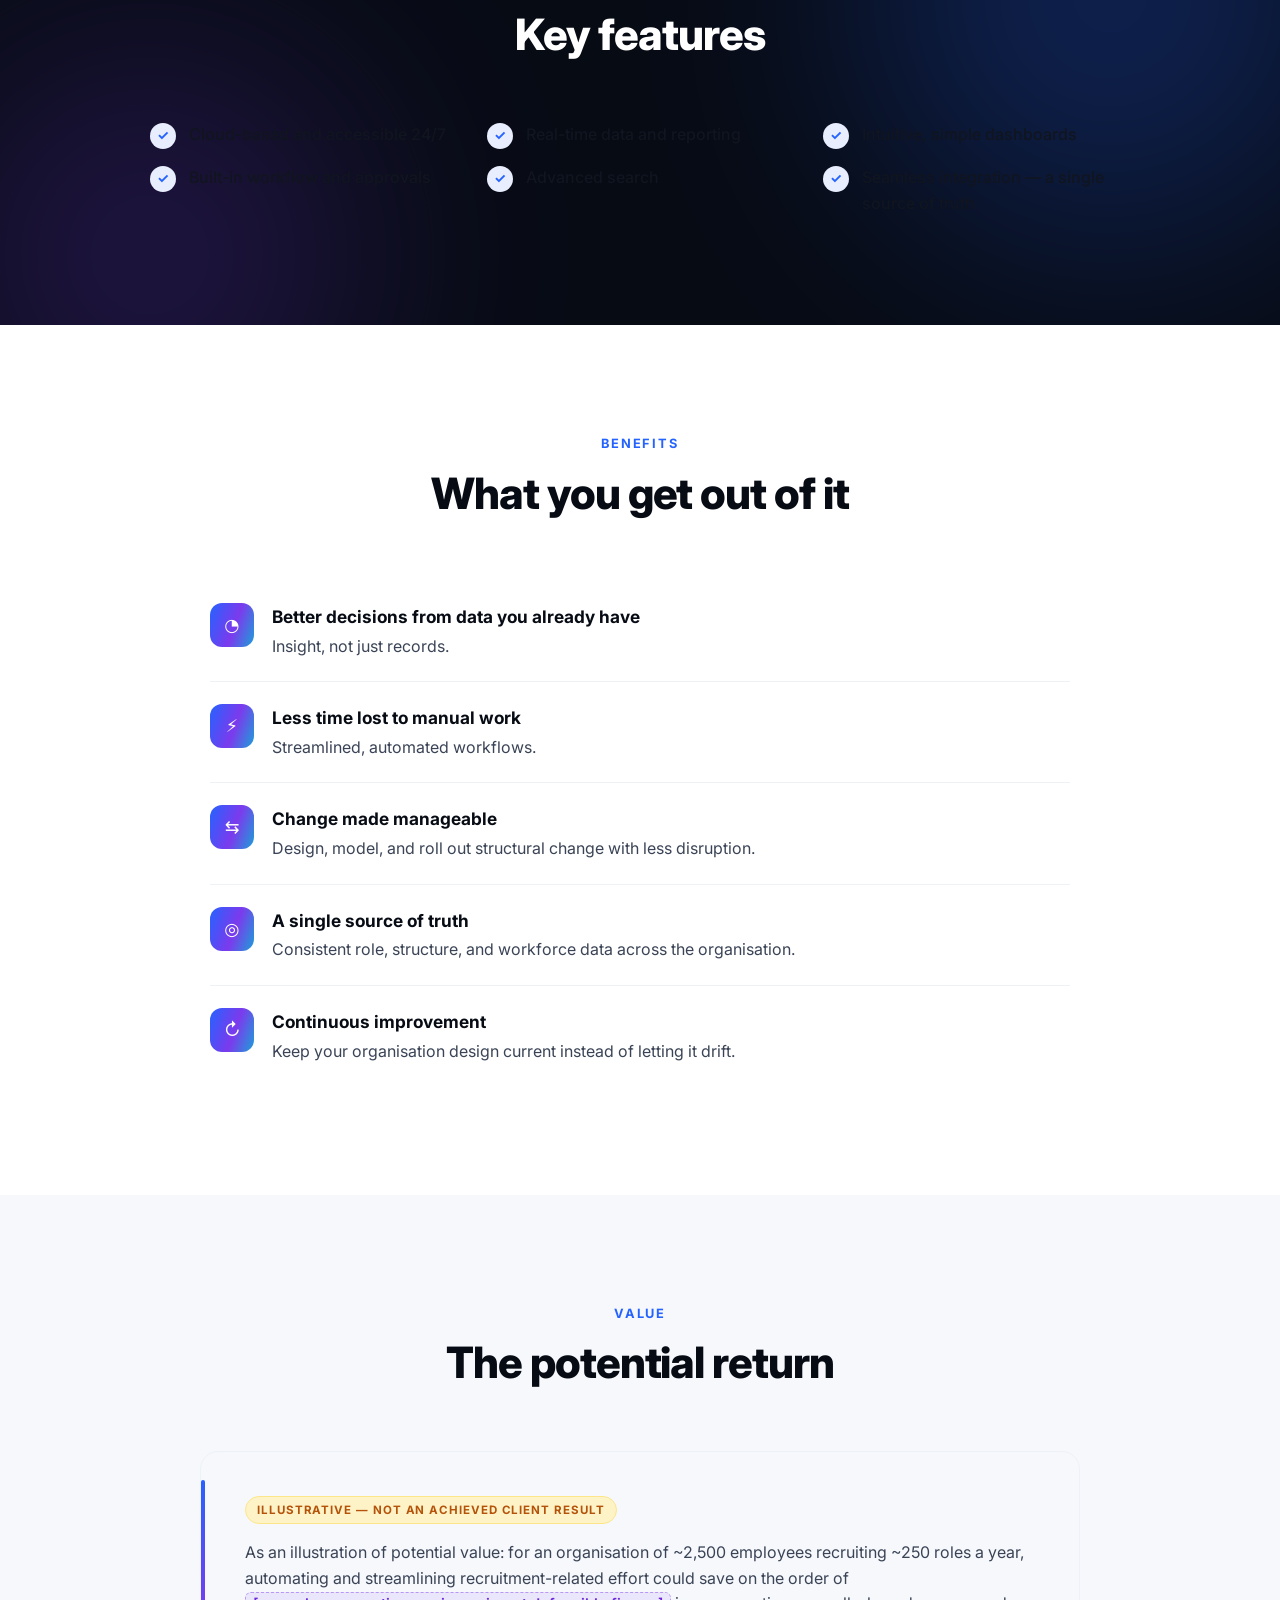
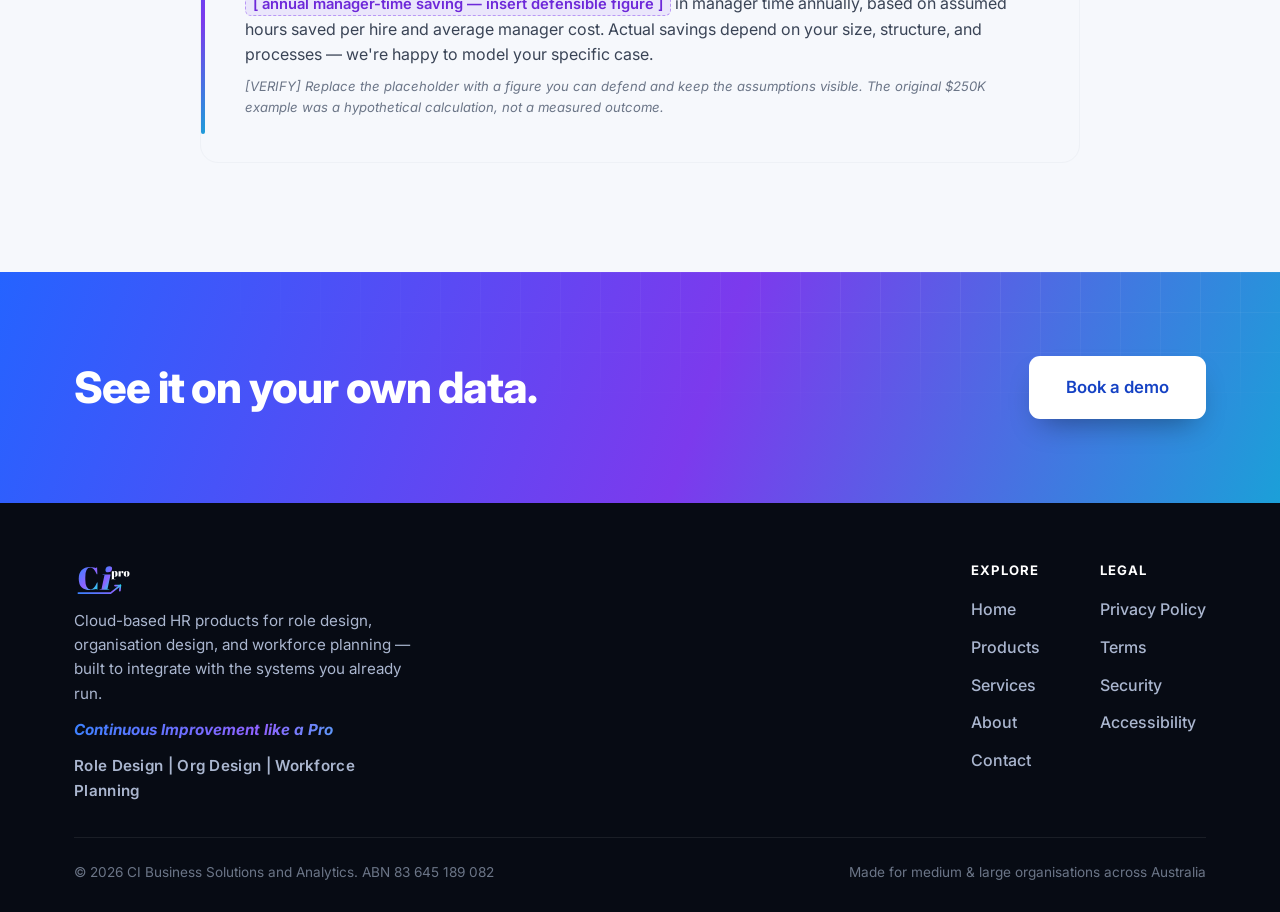
==== commit 286a48ac: "Standardise brand name to 'Cipro' across the site" ====
--- a/index.html
+++ b/index.html
@@ -13,7 +13,7 @@
   <meta name="viewport" content="width=device-width, initial-scale=1.0" />
   <meta name="theme-color" content="#070b14" />
   <title>CI Business Solutions and Analytics — HR tools that fit the systems you already run</title>
-  <meta name="description" content="CI builds cloud-based products for role design, organisation design and workforce planning that integrate with your existing HR systems. Continuous improvement for how you're organised." />
+  <meta name="description" content="Cipro builds cloud-based products for role design, organisation design and workforce planning that integrate with your existing HR systems. Continuous improvement for how you're organised." />
   <link rel="preconnect" href="https://fonts.googleapis.com" />
   <link rel="preconnect" href="https://fonts.gstatic.com" crossorigin />
   <link href="https://fonts.googleapis.com/css2?family=Inter:wght@400;500;600;700;800&display=swap" rel="stylesheet" />
@@ -55,7 +55,7 @@
           <p class="pill"><span class="pill-dot"></span> Role design · Organisation design · Workforce planning</p>
           <h1>The <span class="grad-text">missing pieces</span> of your HR tech stack</h1>
           <p class="lead">
-            CI-PRO helps fast-growing companies build stronger organisations through continuous
+            Cipro helps fast-growing companies build stronger organisations through continuous
             improvement in role design, org structure, and workforce planning. Our cloud-based products
             are purpose-built modules that plug into your existing HR ecosystem — closing the gaps your
             core systems leave behind, so you get the right people in the right roles from day one.
@@ -76,9 +76,9 @@
             </div>
             <div class="mod"><span class="mod-ic">⊞</span><span><span class="mod-name">Core HR</span><br /><span class="mod-tag">System of record</span></span><span class="mod-sync">✓ synced</span></div>
             <div class="mod"><span class="mod-ic">$</span><span><span class="mod-name">Payroll</span><br /><span class="mod-tag">System of record</span></span><span class="mod-sync">✓ synced</span></div>
-            <div class="mod is-ci"><span class="mod-ic">RD</span><span><span class="mod-name">SmartRDpro</span><br /><span class="mod-tag">Role design</span></span><span class="mod-sync">+ CI</span></div>
-            <div class="mod is-ci"><span class="mod-ic">OD</span><span><span class="mod-name">SmartODpro</span><br /><span class="mod-tag">Organisation design</span></span><span class="mod-sync">+ CI</span></div>
-            <div class="mod is-ci"><span class="mod-ic">WP</span><span><span class="mod-name">SmartWPro</span><br /><span class="mod-tag">Workforce planning</span></span><span class="mod-sync">+ CI</span></div>
+            <div class="mod is-ci"><span class="mod-ic">RD</span><span><span class="mod-name">SmartRDpro</span><br /><span class="mod-tag">Role design</span></span><span class="mod-sync">+ Cipro</span></div>
+            <div class="mod is-ci"><span class="mod-ic">OD</span><span><span class="mod-name">SmartODpro</span><br /><span class="mod-tag">Organisation design</span></span><span class="mod-sync">+ Cipro</span></div>
+            <div class="mod is-ci"><span class="mod-ic">WP</span><span><span class="mod-name">SmartWPro</span><br /><span class="mod-tag">Workforce planning</span></span><span class="mod-sync">+ Cipro</span></div>
             <p class="platform-foot">One source of truth across the systems you already use</p>
           </div>
         </div>
@@ -117,7 +117,7 @@
           <p class="eyebrow">Our approach</p>
           <h2>Augment what works — don't rip and replace</h2>
           <p class="section-sub">
-            CI delivers focused, cloud-based products that integrate with your existing systems and add the
+            Cipro delivers focused, cloud-based products that integrate with your existing systems and add the
             capability they're missing — turning underused workforce data into insight, and one-off restructures
             into continuous improvement.
           </p>
